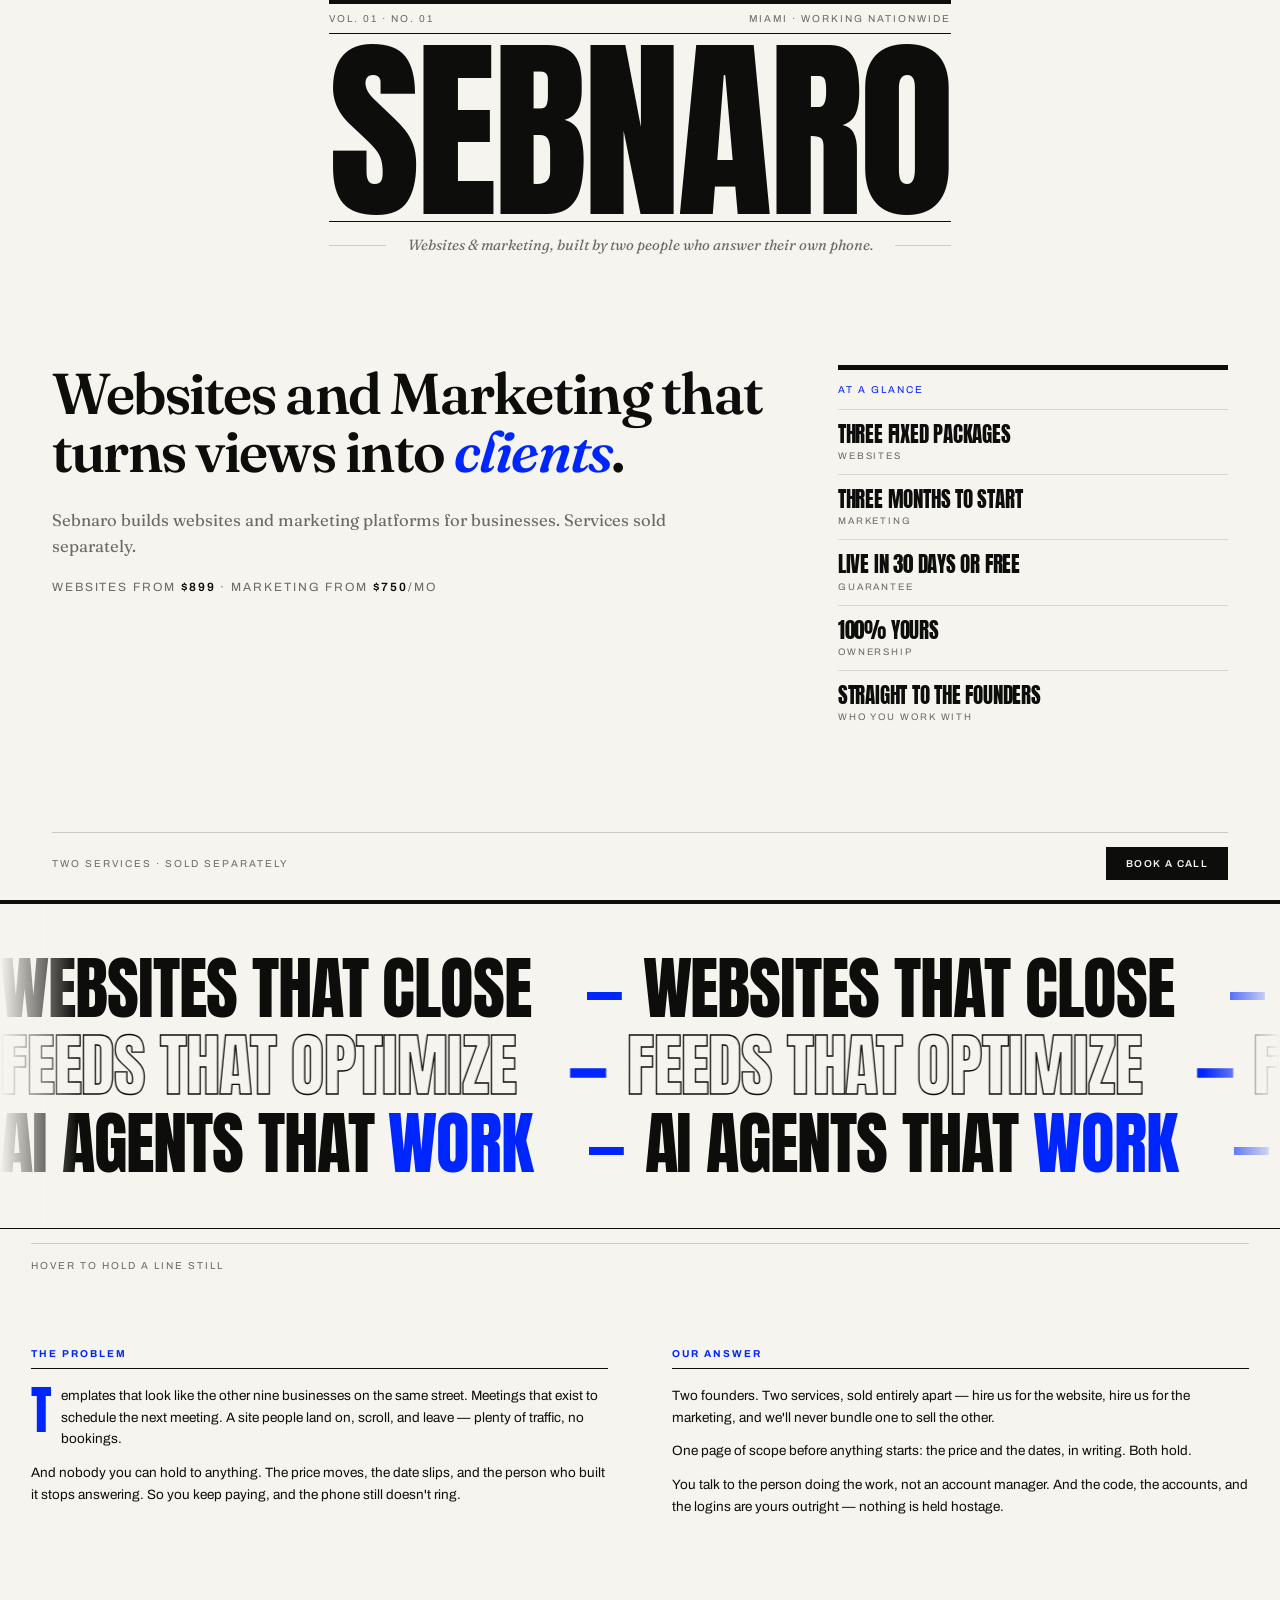
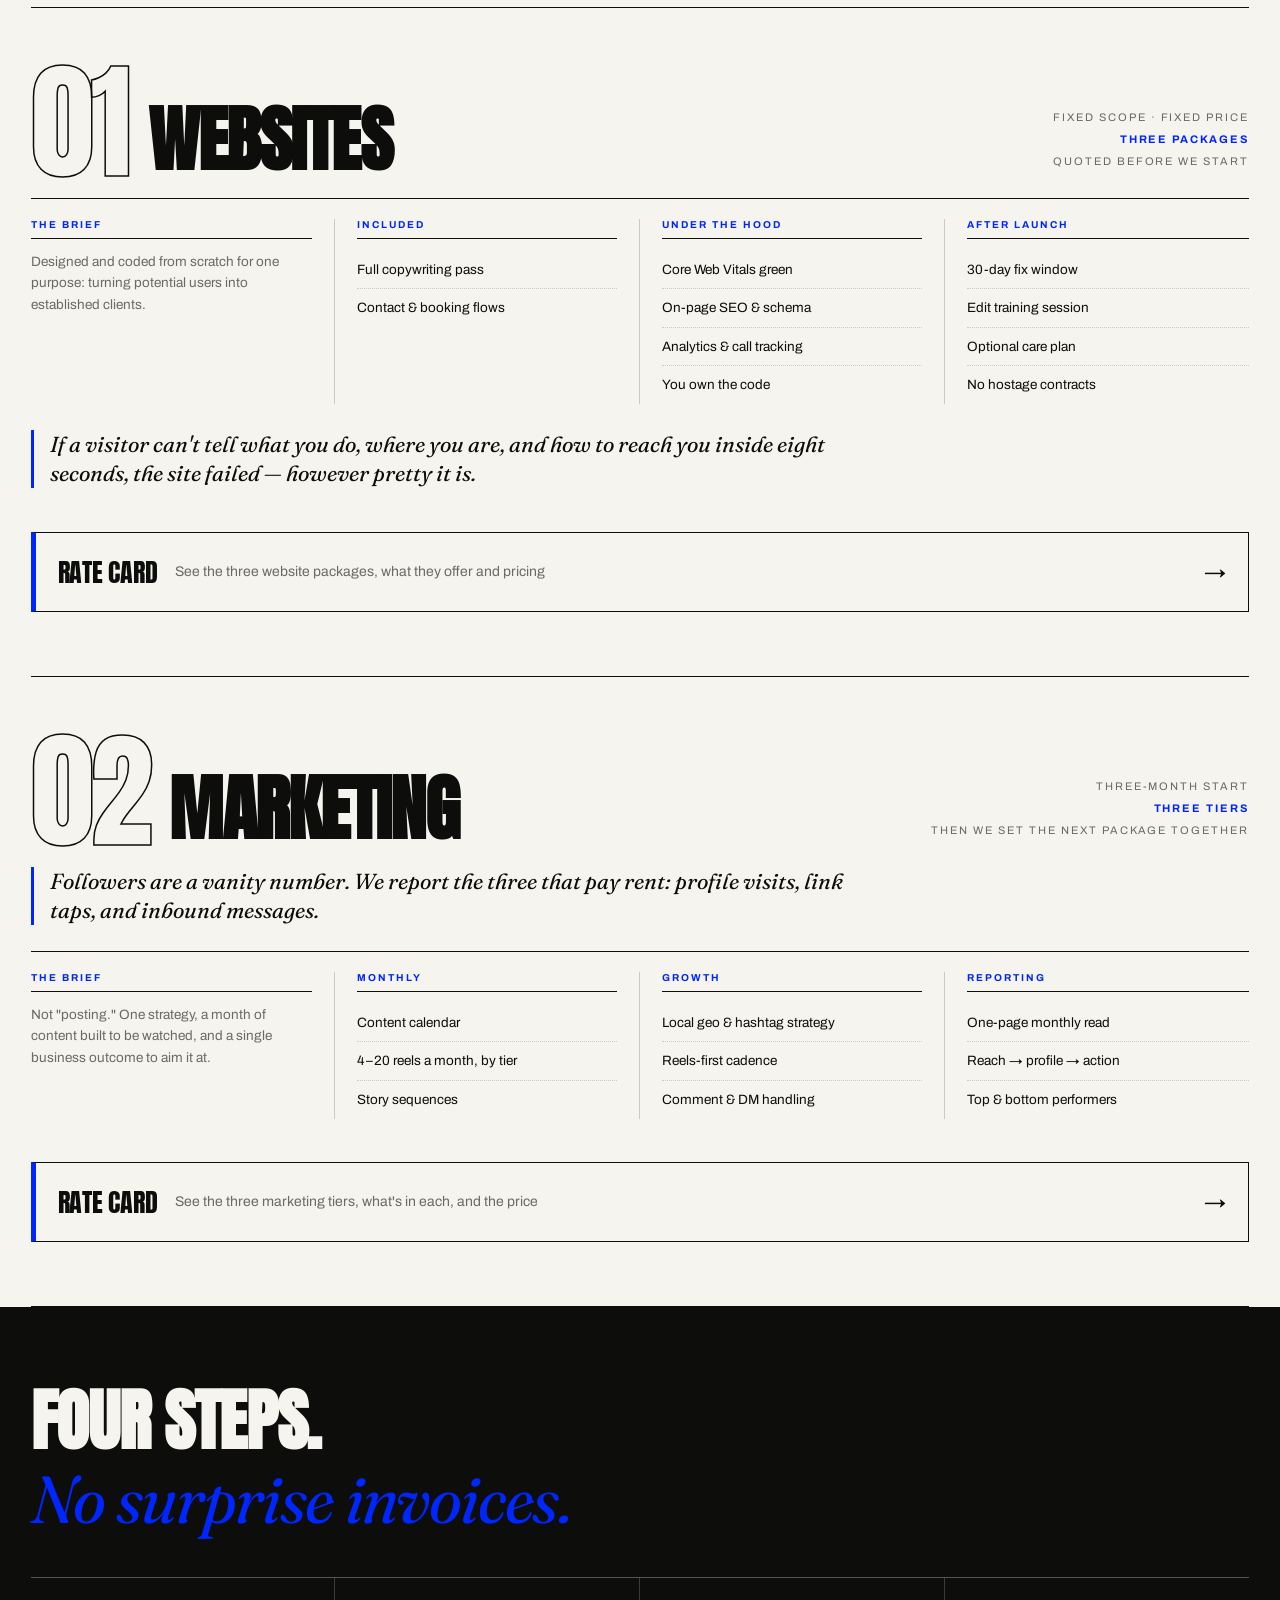
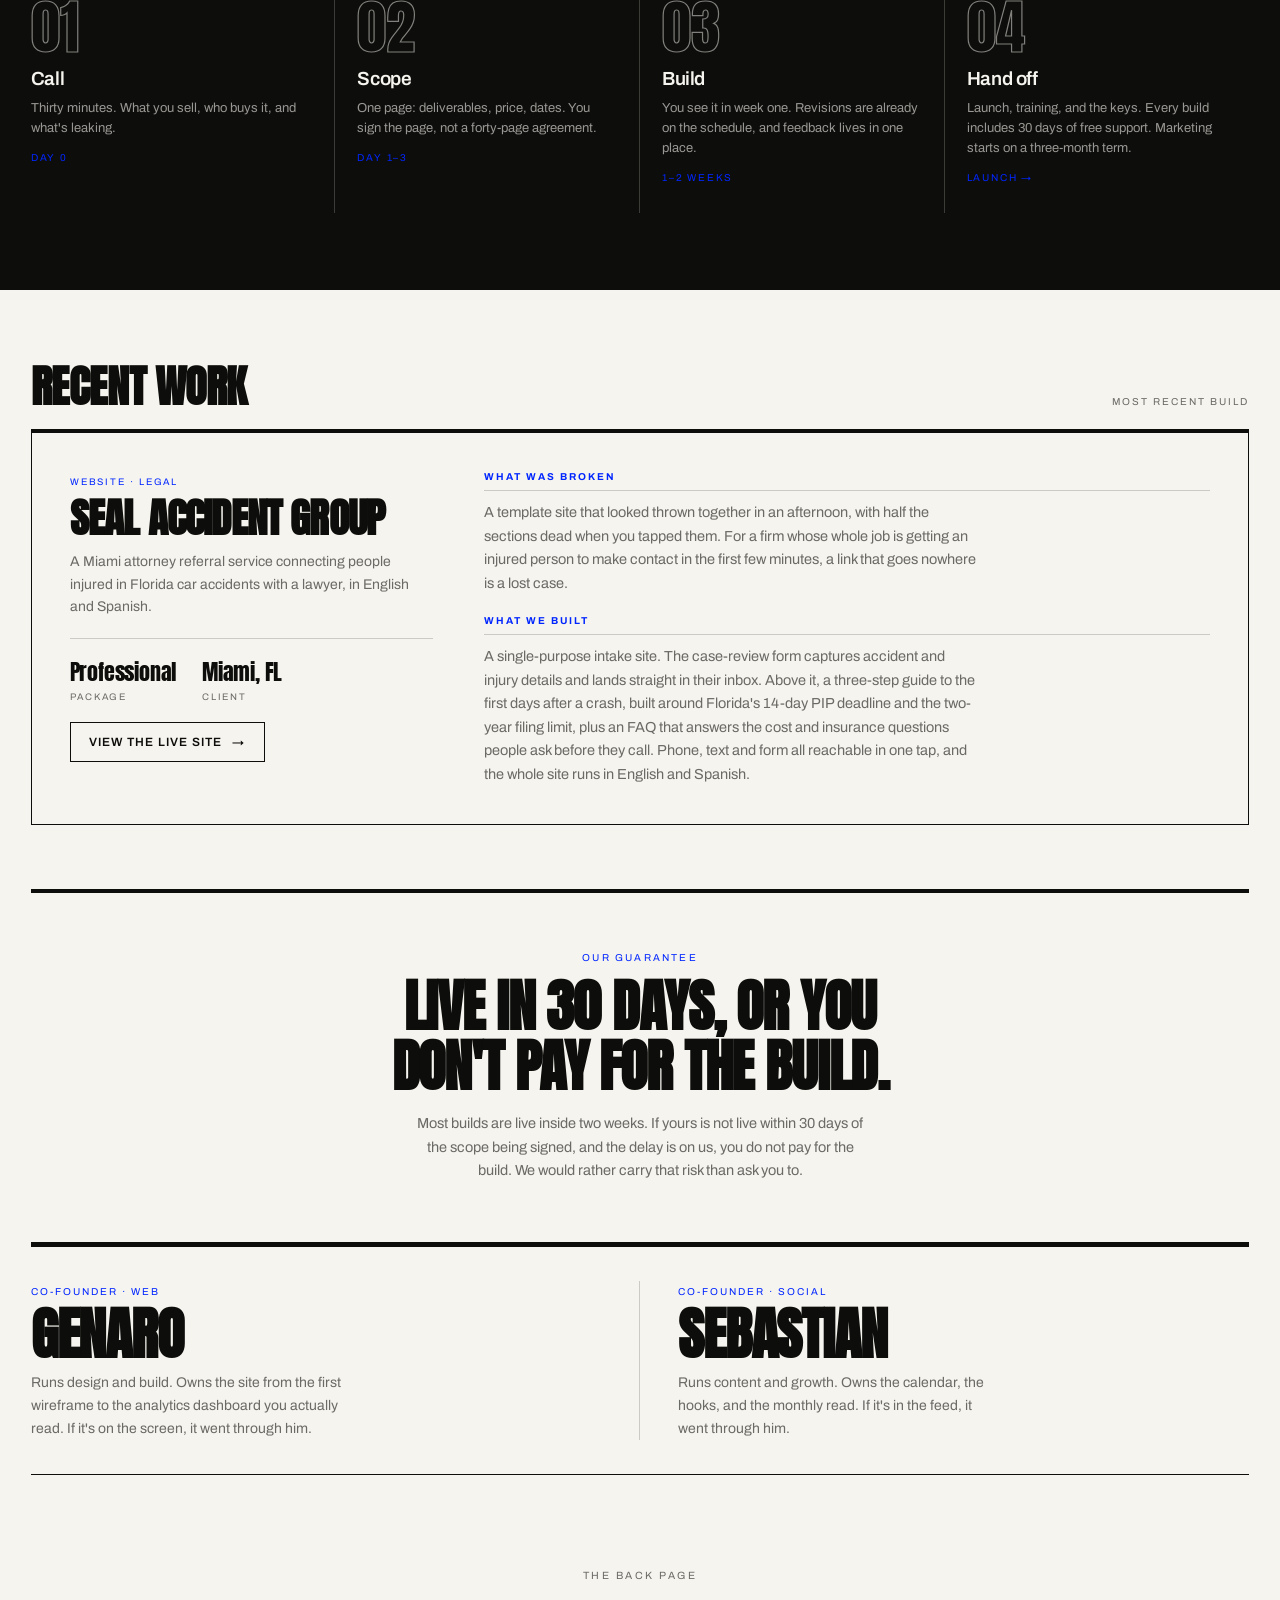
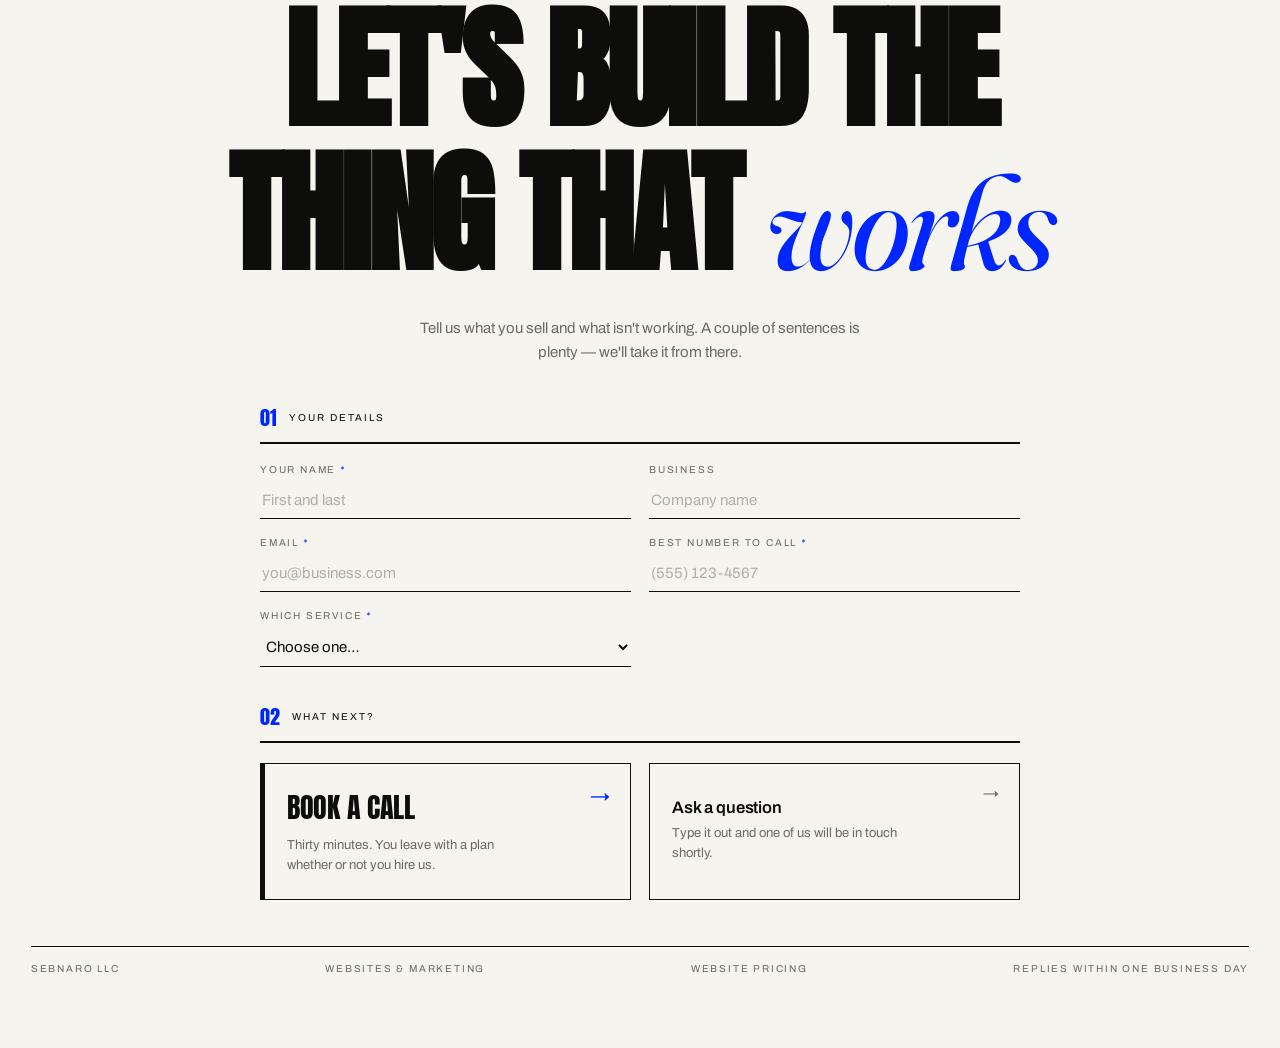
==== index.html @ 869b55af "Update websites brief and rate card copy" ====
<!DOCTYPE html>
<html lang="en">
<head>
<meta charset="utf-8">
<meta name="viewport" content="width=device-width, initial-scale=1">
<title>Sebnaro — Websites &amp; Marketing</title>
<meta name="description" content="Sebnaro builds custom websites and marketing platforms for businesses. Websites from $899, marketing from $750 a month. Miami, working nationwide.">
<meta property="og:title" content="Sebnaro — Websites &amp; Marketing">
<meta property="og:description" content="Custom websites and marketing. Two founders, two services, sold separately.">
<meta property="og:type" content="website">
<meta name="theme-color" content="#F6F4EE">
<link rel="preconnect" href="https://fonts.googleapis.com">
<link rel="preconnect" href="https://fonts.gstatic.com" crossorigin>
<link href="https://fonts.googleapis.com/css2?family=Anton&family=Fraunces:ital,opsz,wght@0,9..144,400;0,9..144,600;1,9..144,400&family=Archivo:wght@400;500;600;700&display=swap" rel="stylesheet">
<style>
  :root{
    --paper:#F6F4EE;
    --ink:#0D0D0B;
    --dim:rgba(13,13,11,.6);
    --hair:rgba(13,13,11,.18);
    --press:#0026FF;
    --display:'Anton',Impact,'Arial Narrow',sans-serif;
    --serif:'Fraunces',Georgia,'Times New Roman',serif;
    --sans:'Archivo',-apple-system,BlinkMacSystemFont,'Segoe UI',Helvetica,Arial,sans-serif;
  }
  *{box-sizing:border-box;margin:0;padding:0}
  html{scroll-behavior:smooth}
  body{background:var(--paper);color:var(--ink);font-family:var(--sans);overflow-x:hidden;
    -webkit-font-smoothing:antialiased}
  ::selection{background:var(--press);color:#fff}
  .wrap{max-width:1440px;margin:0 auto;padding:0 clamp(14px,2.4vw,34px)}
  .rule{height:1px;background:var(--ink)}
  .rule.thick{height:4px}
  .rule.hair{background:var(--hair)}

  /* ---------- dateline ---------- */
  .dateline{display:flex;justify-content:space-between;align-items:center;gap:14px;padding:9px 0;
    font-size:10px;letter-spacing:.2em;text-transform:uppercase;color:var(--dim);flex-wrap:wrap}
  .dateline b{color:var(--press);font-weight:600}

  /* ---------- masthead ---------- */
  .masthead{font-family:var(--display);font-size:clamp(58px,15.4vw,250px);line-height:.78;letter-spacing:-.02em;
    text-align:center;padding:clamp(10px,1.6vw,22px) 0 clamp(6px,1vw,14px);position:relative;overflow:hidden}
  .masthead span{display:inline-block;transform:translateY(110%);animation:drop .9s cubic-bezier(.16,1,.3,1) forwards}
  @keyframes drop{to{transform:translateY(0)}}

  .subhead{display:grid;grid-template-columns:1fr auto 1fr;align-items:center;gap:22px;padding:14px 0}
  .subhead .hr{height:1px;background:var(--hair)}
  .subhead .mid{font-family:var(--serif);font-style:italic;font-size:clamp(13px,1.15vw,17px);
    color:var(--dim);white-space:nowrap}

  /* ---------- cover (first screen only) ---------- */
  #cover{min-height:100vh;min-height:100svh;display:flex;flex-direction:column}
  .leadwrap{flex:1;display:flex;flex-direction:column;min-height:0}
  .coverfoot{display:flex;justify-content:space-between;align-items:center;gap:16px;flex-wrap:wrap;
    border-top:1px solid var(--hair);padding:14px 0 20px;font-size:10px;letter-spacing:.2em;
    text-transform:uppercase;color:var(--dim)}
  .coverfoot a{color:var(--dim);text-decoration:none;display:flex;align-items:center;gap:9px;transition:color .25s}
  .coverfoot a:hover{color:var(--press)}
  .coverfoot a.cbook{background:var(--ink);color:var(--paper);padding:11px 20px;font-weight:600;
    letter-spacing:.14em;transition:background .25s}
  .coverfoot a.cbook:hover{background:var(--press);color:#fff}
  @keyframes nudge{0%,100%{transform:translateY(0)}50%{transform:translateY(4px)}}

  /* ---------- lead spread ---------- */
  .lead{flex:1;display:grid;grid-template-columns:1.85fr 1fr;gap:clamp(30px,5vw,80px);
    padding:clamp(34px,4.5vw,72px) 0;align-items:start;align-content:center}
  .lead h1{font-family:var(--serif);font-weight:600;font-size:clamp(32px,4.5vw,70px);line-height:1.02;
    letter-spacing:-.03em;max-width:19ch}
  .lead h1 em{font-style:italic;color:var(--press)}
  .lead .standfirst{font-family:var(--serif);font-size:clamp(15px,1.3vw,20px);line-height:1.55;color:var(--dim);
    margin-top:26px;max-width:56ch}
  .lead .glance{border-top:5px solid var(--ink);padding-top:14px}
  .glance .gh{font-size:10px;letter-spacing:.2em;text-transform:uppercase;color:var(--press);margin-bottom:14px}
  .glance .s{padding:13px 0;border-top:1px solid rgba(13,13,11,.12)}
  .glance .s:first-of-type{border-top:0;padding-top:0}
  .glance .s b{display:block;font-family:var(--display);font-size:clamp(17px,1.65vw,25px);line-height:1.06;
    text-transform:uppercase;letter-spacing:-.01em;font-weight:400}
  .glance .s span{display:block;font-size:9.5px;letter-spacing:.2em;text-transform:uppercase;
    color:var(--dim);margin-top:6px}
  .col p{font-size:13.5px;line-height:1.62;margin-bottom:12px;color:var(--ink)}
  .col p.drop::first-letter{font-family:var(--display);font-size:52px;line-height:.8;float:left;
    margin:5px 9px 0 0;color:var(--press)}
  .col h4{font-size:10px;letter-spacing:.2em;text-transform:uppercase;color:var(--press);
    padding-bottom:8px;margin-bottom:12px;border-bottom:1px solid var(--ink)}
  .col .fact{border-top:1px solid var(--hair);padding:10px 0;display:flex;justify-content:space-between;
    font-size:12px;gap:12px}
  .col .fact b{font-weight:600}

  .lead .anchor{margin-top:20px;font-size:12px;letter-spacing:.16em;text-transform:uppercase;color:var(--dim)}
  .lead .anchor b{color:var(--ink);font-weight:600}

  /* ---------- kinetic band ---------- */
  .kinetic{padding:clamp(26px,3.6vw,52px) 0;border-top:4px solid var(--ink);
    border-bottom:1px solid var(--ink);position:relative}
  .kinetic::before,.kinetic::after{content:'';position:absolute;top:0;bottom:0;width:clamp(30px,6vw,110px);
    z-index:3;pointer-events:none}
  .kinetic::before{left:0;background:linear-gradient(90deg,var(--paper),rgba(246,244,238,0))}
  .kinetic::after{right:0;background:linear-gradient(270deg,var(--paper),rgba(246,244,238,0))}
  .mrow{overflow:hidden;white-space:nowrap;padding:2px 0}
  .mtrack{display:inline-block;white-space:nowrap;will-change:transform;
    font-family:var(--display);font-size:clamp(30px,5.4vw,88px);line-height:1.06;letter-spacing:-.015em}
  .mtrack .u{padding-right:.5em}
  .mtrack .dot{color:var(--press);padding:0 .28em}
  .mrow.a .mtrack{animation:marqL 30s linear infinite}
  .mrow.b .mtrack{animation:marqR 38s linear infinite;color:transparent;-webkit-text-stroke:1.3px var(--ink)}
  .mrow.b .mtrack .dot{-webkit-text-stroke:1.3px var(--press)}
  .mrow.c .mtrack{animation:marqL 24s linear infinite}
  .mrow.c .mtrack .hi{color:var(--press)}
  @keyframes marqL{from{transform:translateX(0)}to{transform:translateX(-50%)}}
  @keyframes marqR{from{transform:translateX(-50%)}to{transform:translateX(0)}}
  .kinetic:hover .mtrack{animation-play-state:paused}
  .kcap{display:flex;justify-content:space-between;gap:16px;flex-wrap:wrap;font-size:10px;letter-spacing:.2em;
    text-transform:uppercase;color:var(--dim);padding-top:16px;margin-top:14px;border-top:1px solid var(--hair)}
  @media (prefers-reduced-motion:reduce){.mtrack{animation:none!important}}

  /* ---------- why (problem / answer) ---------- */
  .why{display:grid;grid-template-columns:1fr 1fr;gap:clamp(30px,5vw,80px);
    padding:clamp(44px,6vw,92px) 0;border-bottom:1px solid var(--ink)}
  .why h3{font-size:10px;letter-spacing:.2em;text-transform:uppercase;color:var(--press);
    border-bottom:1px solid var(--ink);padding-bottom:9px;margin-bottom:16px}

  /* ---------- services ---------- */
  .svc{padding:clamp(38px,5vw,72px) 0;border-bottom:1px solid var(--ink)}
  .svc-top{display:flex;align-items:flex-end;gap:20px;flex-wrap:wrap}
  .svc-top .no{font-family:var(--display);font-size:clamp(60px,10vw,170px);line-height:.78;letter-spacing:-.03em;
    color:transparent;-webkit-text-stroke:1.5px var(--ink)}
  .svc-top h2{font-family:var(--display);font-size:clamp(34px,5.6vw,92px);line-height:.88;letter-spacing:-.02em;
    text-transform:uppercase}
  .svc-top .meta{margin-left:auto;text-align:right;font-size:11px;letter-spacing:.18em;text-transform:uppercase;
    color:var(--dim);line-height:2}
  .svc-top .meta b{color:var(--press)}
  .svc-body{display:grid;grid-template-columns:repeat(4,1fr);gap:0;margin-top:26px;border-top:1px solid var(--ink);
    padding-top:20px}
  .svc-body .ch{font-size:10px;letter-spacing:.2em;text-transform:uppercase;color:var(--press);
    border-bottom:1px solid var(--ink);padding-bottom:8px;margin-bottom:12px}
  .svc-body > div,.svc-body > details{padding:0 22px;border-right:1px solid var(--hair)}
  .svc-body > div:first-child{padding-left:0}
  .svc-body > details:last-child{border-right:0;padding-right:0}
  .acc > summary{list-style:none;display:block}
  .acc > summary::-webkit-details-marker{display:none}
  .svc-body ul{list-style:none}
  .svc-body li{font-size:13.5px;line-height:1.45;padding:9px 0;border-bottom:1px dotted var(--hair)}
  .svc-body li:last-child{border-bottom:0}
  .pull{font-family:var(--serif);font-style:italic;font-size:clamp(17px,1.7vw,25px);line-height:1.34;
    border-left:3px solid var(--press);padding-left:16px;margin-top:26px;max-width:60ch}

  /* ---------- inverted process ---------- */
  .invert{background:var(--ink);color:var(--paper);padding:clamp(46px,6vw,92px) 0;margin-top:0}
  .invert .wrap{max-width:1440px}
  .invert h3{font-family:var(--display);font-size:clamp(30px,5.2vw,84px);line-height:1.12;text-transform:uppercase;
    letter-spacing:-.02em}
  .invert h3 em{font-family:var(--serif);font-style:italic;font-weight:400;text-transform:none;color:var(--press);
    letter-spacing:-.02em}
  .steps{display:grid;grid-template-columns:repeat(4,1fr);margin-top:40px;border-top:1px solid rgba(246,244,238,.3)}
  .steps > div{padding:24px 22px 30px 0;border-right:1px solid rgba(246,244,238,.2);position:relative}
  .steps > div:not(:first-child){padding-left:22px}
  .steps > div:last-child{border-right:0}
  .steps .n{font-family:var(--display);font-size:clamp(42px,4.6vw,74px);line-height:.85;color:transparent;
    -webkit-text-stroke:1.2px rgba(246,244,238,.5)}
  .steps h4{font-size:19px;font-weight:600;letter-spacing:-.02em;margin:16px 0 9px}
  .steps p{font-size:13px;line-height:1.55;color:rgba(246,244,238,.6)}
  .steps .when{font-size:10px;letter-spacing:.18em;text-transform:uppercase;color:var(--press);margin-top:14px;display:block}

  /* ---------- classifieds ---------- */
  .classifieds{padding:clamp(38px,5vw,72px) 0}
  .cl-head{display:flex;align-items:baseline;gap:16px;border-bottom:4px solid var(--ink);padding-bottom:10px}
  .cl-head h3{font-family:var(--display);font-size:clamp(24px,3.4vw,54px);text-transform:uppercase;letter-spacing:-.01em}
  .cl-head span{margin-left:auto;font-size:10px;letter-spacing:.2em;text-transform:uppercase;color:var(--dim)}
  .cl-grid{display:grid;grid-template-columns:repeat(4,1fr);gap:1px;background:var(--hair);border:1px solid var(--hair);
    border-top:0;margin-top:0}
  .ad{background:var(--paper);padding:20px 18px 26px;min-height:180px;position:relative;transition:.28s}
  .ad:hover{background:var(--ink);color:var(--paper)}
  .ad .k{font-size:9.5px;letter-spacing:.2em;text-transform:uppercase;color:var(--press)}
  .ad h4{font-family:var(--serif);font-weight:600;font-size:21px;line-height:1.12;letter-spacing:-.02em;margin:12px 0 8px}
  .ad p{font-size:12.5px;line-height:1.5;color:var(--dim)}
  .ad:hover p{color:rgba(246,244,238,.6)}
  .ad .stamp{position:absolute;bottom:14px;left:18px;font-size:9.5px;letter-spacing:.2em;text-transform:uppercase;
    color:var(--dim);border:1px solid var(--hair);padding:3px 7px}
  .ad:hover .stamp{border-color:rgba(246,244,238,.35);color:rgba(246,244,238,.6)}

  /* ---------- case study ---------- */
  .case{display:grid;grid-template-columns:1fr 2fr;gap:clamp(24px,4vw,64px);
    border:1px solid var(--ink);border-top:0;padding:clamp(22px,3vw,38px)}
  .case-meta .k{font-size:9.5px;letter-spacing:.2em;text-transform:uppercase;color:var(--press)}
  .case-meta h4{font-family:var(--display);font-size:clamp(26px,3.2vw,46px);text-transform:uppercase;
    letter-spacing:-.02em;line-height:1;margin:10px 0 12px}
  .case-sum{font-size:14px;line-height:1.6;color:var(--dim)}
  .case-facts{display:flex;gap:26px;margin-top:20px;padding-top:16px;border-top:1px solid var(--hair)}
  .case-facts b{display:block;font-family:var(--display);font-size:22px;font-weight:400;letter-spacing:-.01em}
  .case-facts span{display:block;font-size:9.5px;letter-spacing:.18em;text-transform:uppercase;
    color:var(--dim);margin-top:4px}
  .case-body{display:grid;gap:20px}
  .case-body h5{font-size:10px;letter-spacing:.2em;text-transform:uppercase;color:var(--press);
    border-bottom:1px solid var(--hair);padding-bottom:8px;margin-bottom:10px}
  .case-body p{font-size:14.5px;line-height:1.62;color:var(--dim);max-width:62ch}
  .case-link{display:inline-flex;align-items:center;gap:10px;margin-top:20px;padding:12px 18px;
    border:1px solid var(--ink);text-decoration:none;color:var(--ink);font-size:12px;font-weight:600;
    letter-spacing:.1em;text-transform:uppercase;transition:.25s}
  .case-link:hover{background:var(--ink);color:var(--paper)}
  .case-link span{transition:transform .25s}
  .case-link:hover span{transform:translateX(4px)}

  /* ---------- guarantee ---------- */
  .promise{border-top:4px solid var(--ink);border-bottom:1px solid var(--ink);
    padding:clamp(34px,4.6vw,68px) 0;text-align:center}
  .promise .pk{font-size:10px;letter-spacing:.22em;text-transform:uppercase;color:var(--press)}
  .promise h3{font-family:var(--display);font-size:clamp(26px,4.4vw,66px);line-height:1.06;
    text-transform:uppercase;letter-spacing:-.02em;margin:14px auto 16px;max-width:18ch}
  .promise p{font-size:14.5px;line-height:1.62;color:var(--dim);max-width:56ch;margin:0 auto}

  /* ---------- founders ---------- */
  .bylines{display:grid;grid-template-columns:1fr 1fr;gap:0;border-top:4px solid var(--ink);
    border-bottom:1px solid var(--ink);padding:34px 0}
  .byline{padding-right:38px;border-right:1px solid var(--hair)}
  .byline:last-child{border-right:0;padding-right:0;padding-left:38px}
  .byline .r{font-size:10px;letter-spacing:.2em;text-transform:uppercase;color:var(--press)}
  .byline h3{font-family:var(--display);font-size:clamp(34px,4.4vw,72px);line-height:.9;text-transform:uppercase;
    letter-spacing:-.02em;margin:12px 0 12px}
  .byline p{font-size:14px;line-height:1.62;color:var(--dim);max-width:40ch}

  /* ---------- back page ---------- */
  .back{padding:clamp(52px,7vw,110px) 0 40px;text-align:center}
  .back .k{font-size:10.5px;letter-spacing:.24em;text-transform:uppercase;color:var(--dim)}
  .back h2{font-family:var(--display);font-size:clamp(40px,10.4vw,168px);line-height:1.08;text-transform:uppercase;
    letter-spacing:-.025em;margin:16px 0 8px}
  .back h2 em{font-family:var(--serif);font-style:italic;font-weight:400;text-transform:none;color:var(--press)}
  .back a.mail{display:inline-block;margin-top:26px;font-family:var(--serif);font-size:clamp(21px,3vw,44px);
    color:var(--ink);text-decoration:none;border-bottom:2px solid var(--press);transition:.25s}
  .back a.mail:hover{color:var(--press)}
  .colophon{display:flex;justify-content:space-between;gap:16px;flex-wrap:wrap;padding:16px 0 34px;
    font-size:10px;letter-spacing:.18em;text-transform:uppercase;color:var(--dim);border-top:1px solid var(--ink);margin-top:46px}

  #badge{position:fixed;bottom:16px;left:50%;transform:translateX(-50%);z-index:40;font-size:9.5px;
    letter-spacing:.22em;text-transform:uppercase;color:var(--dim);background:rgba(246,244,238,.86);
    backdrop-filter:blur(6px);border:1px solid var(--hair);padding:6px 14px;border-radius:100px}

  /* ---------- sticky nav ---------- */
  #nav{position:fixed;top:0;left:0;right:0;z-index:45;background:var(--ink);color:var(--paper);
    transform:translateY(-102%);transition:transform .45s cubic-bezier(.16,1,.3,1)}
  #nav.on{transform:translateY(0)}
  #nav .inner{max-width:1440px;margin:0 auto;padding:0 clamp(14px,2.4vw,34px);height:52px;
    display:flex;align-items:center;gap:6px}
  #nav .bm{font-family:var(--display);font-size:19px;letter-spacing:.01em;margin-right:22px;text-decoration:none;color:var(--paper)}
  #nav a.l{color:rgba(246,244,238,.62);text-decoration:none;font-size:10px;letter-spacing:.18em;
    text-transform:uppercase;padding:8px 11px;transition:.2s}
  #nav a.l:hover{color:var(--paper)}
  #nav a.l.on{color:var(--paper);box-shadow:inset 0 -2px 0 #5C7BFF}
  #nav .cta{margin-left:auto;background:var(--paper);color:var(--ink);text-decoration:none;font-size:10px;
    letter-spacing:.16em;text-transform:uppercase;padding:10px 16px;font-weight:600;transition:.2s}
  #nav .cta:hover{background:var(--press);color:#fff}
  #navtoggle{display:none}

  /* ---------- pricing link band ---------- */
  .pricelink{display:flex;align-items:center;gap:18px;margin-top:clamp(26px,3.4vw,44px);
    border:1px solid var(--ink);border-left:5px solid var(--press);padding:20px 22px;text-decoration:none;
    color:var(--ink);transition:.28s cubic-bezier(.2,.7,.3,1)}
  .pricelink:hover{background:var(--ink);color:var(--paper);border-left-color:#5C7BFF}
  .pricelink .pl-k{font-family:var(--display);font-size:clamp(18px,2vw,30px);text-transform:uppercase;
    letter-spacing:-.01em;white-space:nowrap}
  .pricelink .pl-t{font-size:14px;line-height:1.45;color:var(--dim)}
  .pricelink:hover .pl-t{color:rgba(246,244,238,.72)}
  .pricelink .pl-a{margin-left:auto;font-size:22px;transition:transform .28s}
  .pricelink:hover .pl-a{transform:translateX(6px)}

  /* ---------- contact form ---------- */
  .backsub{font-size:15px;line-height:1.6;color:var(--dim);max-width:52ch;margin:22px auto 0}
  .cform{max-width:760px;margin:38px auto 0;text-align:left}
  .frow{display:grid;grid-template-columns:1fr 1fr;gap:18px;margin-bottom:18px}
  .cform label{display:block}
  .cform label span{display:block;font-size:10px;letter-spacing:.18em;text-transform:uppercase;
    color:var(--dim);margin-bottom:7px}
  .cform input,.cform select,.cform textarea{width:100%;background:transparent;border:0;
    border-bottom:1px solid var(--ink);padding:10px 2px;font-family:var(--sans);font-size:15px;
    color:var(--ink);border-radius:0;transition:.22s}
  .cform textarea{resize:vertical}
  .cform input:focus,.cform select:focus,.cform textarea:focus{outline:none;border-bottom-color:var(--press);
    box-shadow:0 1px 0 var(--press)}
  .cform input::placeholder,.cform textarea::placeholder{color:rgba(13,13,11,.3)}
  .cform label.full{margin-bottom:22px}
  .fsend{display:flex;align-items:center;gap:18px;flex-wrap:wrap}
  .cform button[type="submit"]{background:var(--ink);color:var(--paper);border:0;padding:16px 30px;
    font-family:var(--sans);font-size:13px;font-weight:600;letter-spacing:.04em;cursor:pointer;transition:.25s}
  .cform button[type="submit"]:hover{background:var(--press)}
  .fnote{font-size:10px;letter-spacing:.16em;text-transform:uppercase;color:var(--dim)}
  .fnote.err{color:var(--press)}
  .colophon a{color:var(--dim);text-decoration:none}
  .colophon a:hover{color:var(--press)}

  [hidden]{display:none!important}
  /* ---------- lead capture ---------- */
  .fstep{display:flex;align-items:center;gap:12px;font-size:10px;letter-spacing:.2em;text-transform:uppercase;
    color:var(--ink);border-bottom:2px solid var(--ink);padding-bottom:9px;margin:34px 0 20px}
  .fstep:first-child{margin-top:0}
  .fstep .sn{font-family:var(--display);font-size:20px;letter-spacing:0;color:var(--press)}
  .cform .req{color:var(--press)}
  .cond{display:grid;grid-template-columns:1fr 1fr;gap:18px;align-items:end;margin-bottom:18px;
    border-left:3px solid var(--press);padding-left:18px}
  .chk{display:flex!important;align-items:center;gap:10px;padding-bottom:11px}
  .chk input{width:auto!important;margin:0}
  .chk span{margin:0!important;font-size:12px!important;letter-spacing:.02em!important;text-transform:none!important;
    color:var(--ink)!important}
  .hp{position:absolute!important;left:-9999px!important;width:1px!important;height:1px!important}

  .paths{display:grid;grid-template-columns:1fr 1fr;gap:18px}
  .path{display:block;text-align:left;background:var(--paper);border:1px solid var(--ink);
    border-left:5px solid var(--ink);padding:22px 22px 24px;cursor:pointer;font-family:var(--sans);
    transition:.25s cubic-bezier(.2,.7,.3,1);position:relative}
  .path:hover{border-left-color:var(--press);transform:translateY(-2px)}
  .path.on{background:var(--ink);border-color:var(--ink);border-left-color:var(--press)}
  .path .ph{display:block;font-family:var(--display);font-size:clamp(20px,2.2vw,32px);text-transform:uppercase;
    letter-spacing:-.01em;color:var(--ink)}
  .path.on .ph{color:var(--paper)}
  .path .pd{display:block;font-size:13px;line-height:1.5;color:var(--dim);margin-top:8px;max-width:34ch}
  .path.on .pd{color:rgba(246,244,238,.65)}
  .path .pa{position:absolute;top:20px;right:20px;font-size:20px;color:var(--press)}

  .path.alt{border-left-width:1px;background:transparent}
  .path.alt .ph{font-family:var(--sans);font-size:clamp(14px,1.3vw,17px);font-weight:600;
    text-transform:none;letter-spacing:-.01em}
  .path.alt .pa{font-size:16px;color:var(--dim)}
  #askbox{margin-top:24px}
  #calwrap{margin-top:28px;border-top:4px solid var(--ink);padding-top:22px;text-align:left}
  .calhead{display:flex;align-items:baseline;gap:14px;flex-wrap:wrap;margin-bottom:16px}
  .calhead b{font-family:var(--display);font-size:clamp(18px,2vw,28px);text-transform:uppercase;font-weight:400}
  .calhead span{font-size:12px;color:var(--dim)}
  #calframe{width:100%;height:660px;border:1px solid var(--hair);background:#fff}
  #callink{display:inline-block;margin-top:12px;font-size:11px;letter-spacing:.16em;text-transform:uppercase;
    color:var(--press);text-decoration:none}
  .sent{border:1px solid var(--ink);border-left:5px solid var(--press);padding:22px;margin-top:26px;text-align:left}
  .sent b{font-family:var(--display);font-size:clamp(18px,2vw,28px);text-transform:uppercase;font-weight:400;display:block}
  .sent p{font-size:14px;line-height:1.6;color:var(--dim);margin-top:8px}
  #progress{position:fixed;top:0;left:0;height:3px;background:var(--press);width:0;z-index:50}

  @media (max-width:900px){
    .lead,.why,.svc-body,.steps,.cl-grid,.bylines,.frow,.cond,.paths,.case{grid-template-columns:1fr}
    #calframe{height:560px}
    .pricelink{flex-wrap:wrap;gap:10px}
    .pricelink .pl-a{margin-left:0}
    #nav .l{display:none}
    #nav .inner{height:46px}
    #cover{min-height:0}
    .lead{padding:38px 0 30px;gap:30px}
    .coverfoot{padding-bottom:8px}
    .why{padding:34px 0;gap:26px}
    .subhead .hr{display:none}
    .subhead .mid{white-space:normal;text-align:center;line-height:1.4}
    .lead > div,.svc-body > div,.steps > div,.byline{border-right:0;padding:18px 0!important;
      border-bottom:1px solid var(--hair)}
    /* service lists collapse into accordions on phones */
    .svc-body > details{border-right:0;border-bottom:1px solid var(--hair);padding:0!important}
    .acc > summary{cursor:pointer;display:flex;align-items:center;justify-content:space-between;
      gap:12px;padding:16px 0;-webkit-tap-highlight-color:transparent}
    .acc > summary .ch{border-bottom:0;padding-bottom:0;margin-bottom:0}
    .acc > summary::after{content:'+';font-family:var(--display);font-size:22px;line-height:1;color:var(--press)}
    .acc[open] > summary::after{content:'\2013'}
    .acc > ul{padding-bottom:14px}
    .subhead{grid-template-columns:1fr;text-align:center;gap:6px}
    .subhead .r{text-align:center}
    .cl-grid{grid-template-columns:1fr 1fr}
    #badge{display:none}
  }
</style>
</head>
<body>

<div id="progress"></div>

<nav id="nav" aria-label="Main">
  <div class="inner">
    <a class="bm" href="#top">SEBNARO</a>
    <a class="l" href="#websites">Websites</a>
    <a class="l" href="#marketing">Marketing</a>
    <a class="l" href="pricing.html">Pricing</a>
    <a class="cta" href="#contact">Start a project</a>
  </div>
</nav>

<div id="cover"><span id="top"></span>
<div class="wrap">
  <div class="rule thick"></div>
  <div class="dateline">
    <span>Vol. 01 · No. 01</span>
    <span>Miami · Working nationwide</span>
  </div>
  <div class="rule"></div>

  <div class="masthead" id="mast"></div>

  <div class="rule"></div>
  <div class="subhead">
    <span class="hr"></span>
    <span class="mid">Websites &amp; marketing, built by two people who answer their own phone.</span>
    <span class="hr"></span>
  </div>
</div>


<div class="wrap leadwrap">
  <!-- LEAD -->
  <section class="lead">
    <div>
      <h1>Websites and Marketing that turns views into <em>clients</em>.</h1>
      <div class="standfirst">Sebnaro builds websites and marketing platforms for businesses. Services sold separately.</div>
      <div class="anchor">Websites from <b>$899</b> · Marketing from <b>$750</b>/mo</div>
    </div>
    <div class="col glance">
      <div class="gh">At a glance</div>
      <div class="s"><b>Three fixed packages</b><span>Websites</span></div>
      <div class="s"><b>Three months to start</b><span>Marketing</span></div>
      <div class="s"><b>Live in 30 days or free</b><span>Guarantee</span></div>
      <div class="s"><b>100% yours</b><span>Ownership</span></div>
      <div class="s"><b>Straight to the founders</b><span>Who you work with</span></div>
    </div>
  </section>
  <div class="coverfoot">
    <span>Two services · sold separately</span>
    <a class="cbook" href="#contact">Book a call</a>
  </div>
</div>
</div>

<!-- KINETIC -->
<section class="kinetic">
  <div class="mrow a"><div class="mtrack" data-unit="WEBSITES THAT CLOSE"></div></div>
  <div class="mrow b"><div class="mtrack" data-unit="FEEDS THAT OPTIMIZE"></div></div>
  <div class="mrow c"><div class="mtrack" data-unit="AI AGENTS THAT &lt;span class='hi'&gt;WORK&lt;/span&gt;"></div></div>
</section>

<div class="wrap">
  <div class="kcap"><span>Hover to hold a line still</span></div>

  <!-- WHY -->
  <section class="why" id="why">
    <div class="col">
      <h3>The problem</h3>
      <p class="drop">Templates that look like the other nine businesses on the same street. Meetings that exist to schedule the next meeting. A site people land on, scroll, and leave — plenty of traffic, no bookings.</p>
      <p>And nobody you can hold to anything. The price moves, the date slips, and the person who built it stops answering. So you keep paying, and the phone still doesn't ring.</p>
    </div>
    <div class="col">
      <h3>Our answer</h3>
      <p>Two founders. Two services, sold entirely apart — hire us for the website, hire us for the marketing, and we'll never bundle one to sell the other.</p>
      <p>One page of scope before anything starts: the price and the dates, in writing. Both hold.</p>
      <p>You talk to the person doing the work, not an account manager. And the code, the accounts, and the logins are yours outright — nothing is held hostage.</p>
    </div>
  </section>

  <!-- SERVICE 01 -->
  <section class="svc" id="websites">
    <div class="svc-top">
      <span class="no">01</span>
      <h2>Websites</h2>
      <div class="meta">Fixed scope · fixed price<br><b>Three packages</b><br>Quoted before we start</div>
    </div>
    <div class="svc-body">
      <div>
        <h4 class="ch">The brief</h4>
        <p style="font-size:13.5px;line-height:1.6;color:var(--dim)">Designed and coded from scratch for one purpose: turning potential users into established clients.</p>
      </div>
      <details class="acc">
        <summary><h4 class="ch">Included</h4></summary>
        <ul><li>Full copywriting pass</li><li>Contact &amp; booking flows</li></ul>
      </details>
      <details class="acc">
        <summary><h4 class="ch">Under the hood</h4></summary>
        <ul><li>Core Web Vitals green</li><li>On-page SEO &amp; schema</li><li>Analytics &amp; call tracking</li><li>You own the code</li></ul>
      </details>
      <details class="acc">
        <summary><h4 class="ch">After launch</h4></summary>
        <ul><li>30-day fix window</li><li>Edit training session</li><li>Optional care plan</li><li>No hostage contracts</li></ul>
      </details>
    </div>
    <div class="pull">If a visitor can't tell what you do, where you are, and how to reach you inside eight seconds, the site failed — however pretty it is.</div>
    <a class="pricelink" href="pricing.html">
      <span class="pl-k">Rate card</span>
      <span class="pl-t">See the three website packages, what they offer and pricing</span>
      <span class="pl-a">→</span>
    </a>
  </section>

  <!-- SERVICE 02 -->
  <section class="svc" id="marketing">
    <div class="svc-top">
      <span class="no">02</span>
      <h2>Marketing</h2>
      <div class="meta">Three-month start<br><b>Three tiers</b><br>Then we set the next package together</div>
    </div>
    <div class="pull">Followers are a vanity number. We report the three that pay rent: profile visits, link taps, and inbound messages.</div>
    <div class="svc-body">
      <div>
        <h4 class="ch">The brief</h4>
        <p style="font-size:13.5px;line-height:1.6;color:var(--dim)">Not "posting." One strategy, a month of content built to be watched, and a single business outcome to aim it at.</p>
      </div>
      <details class="acc">
        <summary><h4 class="ch">Monthly</h4></summary>
        <ul><li>Content calendar</li><li>4–20 reels a month, by tier</li><li>Story sequences</li></ul>
      </details>
      <details class="acc">
        <summary><h4 class="ch">Growth</h4></summary>
        <ul><li>Local geo &amp; hashtag strategy</li><li>Reels-first cadence</li><li>Comment &amp; DM handling</li></ul>
      </details>
      <details class="acc">
        <summary><h4 class="ch">Reporting</h4></summary>
        <ul><li>One-page monthly read</li><li>Reach → profile → action</li><li>Top &amp; bottom performers</li></ul>
      </details>
    </div>
    <a class="pricelink" href="instagram-pricing.html">
      <span class="pl-k">Rate card</span>
      <span class="pl-t">See the three marketing tiers, what's in each, and the price</span>
      <span class="pl-a">→</span>
    </a>
  </section>
</div>

<!-- INVERTED PROCESS -->
<section class="invert">
  <div class="wrap">
    <h3>Four steps.<br><em>No surprise invoices.</em></h3>
    <div class="steps">
      <div><div class="n">01</div><h4>Call</h4><p>Thirty minutes. What you sell, who buys it, and what's leaking.</p><span class="when">Day 0</span></div>
      <div><div class="n">02</div><h4>Scope</h4><p>One page: deliverables, price, dates. You sign the page, not a forty-page agreement.</p><span class="when">Day 1–3</span></div>
      <div><div class="n">03</div><h4>Build</h4><p>You see it in week one. Revisions are already on the schedule, and feedback lives in one place.</p><span class="when">1–2 weeks</span></div>
      <div><div class="n">04</div><h4>Hand off</h4><p>Launch, training, and the keys. Every build includes 30 days of free support. Marketing starts on a three-month term.</p><span class="when">Launch →</span></div>
    </div>
  </div>
</section>

<div class="wrap">
  <!-- CLASSIFIEDS -->
  <section class="classifieds" id="work">
    <div class="cl-head">
      <h3>Recent work</h3>
      <span>Most recent build</span>
    </div>

    <div class="case">
      <div class="case-meta">
        <span class="k">Website · Legal</span>
        <h4>Seal Accident Group</h4>
        <p class="case-sum">A Miami attorney referral service connecting people injured in Florida car
          accidents with a lawyer, in English and Spanish.</p>
        <div class="case-facts">
          <div><b>Professional</b><span>Package</span></div>
          <div><b>Miami, FL</b><span>Client</span></div>
        </div>
        <a class="case-link" href="https://sealaccidentgroup.com" target="_blank" rel="noopener">
          View the live site <span>→</span></a>
      </div>
      <div class="case-body">
        <div>
          <h5>What was broken</h5>
          <p>A template site that looked thrown together in an afternoon, with half the sections dead
             when you tapped them. For a firm whose whole job is getting an injured person to make contact
             in the first few minutes, a link that goes nowhere is a lost case.</p>
        </div>
        <div>
          <h5>What we built</h5>
          <p>A single-purpose intake site. The case-review form captures accident and injury details and
             lands straight in their inbox. Above it, a three-step guide to the first days after a crash,
             built around Florida's 14-day PIP deadline and the two-year filing limit, plus an FAQ that
             answers the cost and insurance questions people ask before they call. Phone, text and form
             all reachable in one tap, and the whole site runs in English and Spanish.</p>
        </div>
      </div>
    </div>
  </section>

  <!-- BYLINES -->
  <section class="promise">
    <div class="pk">Our guarantee</div>
    <h3>Live in 30 days, or you don't pay for the build.</h3>
    <p>Most builds are live inside two weeks. If yours is not live within 30 days of the scope being
       signed, and the delay is on us, you do not pay for the build. We would rather carry that risk
       than ask you to.</p>
  </section>

  <section class="bylines" id="studio">
    <div class="byline">
      <span class="r">Co-founder · Web</span>
      <h3>Genaro</h3>
      <p>Runs design and build. Owns the site from the first wireframe to the analytics dashboard you actually read. If it's on the screen, it went through him.</p>
    </div>
    <div class="byline">
      <span class="r">Co-founder · Social</span>
      <h3>Sebastian</h3>
      <p>Runs content and growth. Owns the calendar, the hooks, and the monthly read. If it's in the feed, it went through him.</p>
    </div>
  </section>

  <!-- BACK PAGE -->
  <section class="back" id="contact">
    <span class="k">The back page</span>
    <h2>Let's build the<br>thing that <em>works</em></h2>
    <p class="backsub">Tell us what you sell and what isn't working. A couple of sentences is plenty — we'll take it from there.</p>

    <form class="cform" id="cform" novalidate>
      <div class="fstep"><span class="sn">01</span> Your details</div>
      <div class="frow">
        <label><span>Your name <i class="req">*</i></span><input type="text" name="name" placeholder="First and last"></label>
        <label><span>Business</span><input type="text" name="business" placeholder="Company name"></label>
      </div>
      <div class="frow">
        <label><span>Email <i class="req">*</i></span><input type="email" name="email" placeholder="you@business.com"></label>
        <label><span>Best number to call <i class="req">*</i></span><input type="tel" name="phone" placeholder="(555) 123-4567"></label>
      </div>
      <div class="frow">
        <label><span>Which service <i class="req">*</i></span>
          <select name="service" id="service">
            <option value="">Choose one…</option>
            <option>Website</option>
            <option>Marketing</option>
            <option>Both</option>
          </select>
        </label>
        <div></div>
      </div>

      <div class="cond" id="cond-web" hidden>
        <label><span>Your current website</span><input type="text" name="website" placeholder="yourbusiness.com"></label>
        <label class="chk"><input type="checkbox" id="nowebsite" name="no_website" value="Yes"> <span>I don't have one yet</span></label>
      </div>
      <div class="cond" id="cond-ig" hidden>
        <label><span>Your social media handle</span><input type="text" name="instagram" placeholder="@yourbusiness"></label>
        <label class="chk"><input type="checkbox" id="noig" name="no_instagram" value="Yes"> <span>I don't have one yet</span></label>
      </div>

      <div class="fstep"><span class="sn">02</span> What next?</div>
      <div class="paths">
        <button type="button" class="path" id="path-book">
          <span class="ph">Book a call</span>
          <span class="pd">Thirty minutes. You leave with a plan whether or not you hire us.</span>
          <span class="pa">→</span>
        </button>
        <button type="button" class="path alt" id="path-ask">
          <span class="ph">Ask a question</span>
          <span class="pd">Type it out and one of us will be in touch shortly.</span>
          <span class="pa">→</span>
        </button>
      </div>

      <div id="askbox" hidden>
        <label class="full"><span>Your question <i class="req">*</i></span><textarea name="message" rows="4" placeholder="A sentence or two is plenty."></textarea></label>
        <div class="fsend">
          <button type="submit">Send question →</button>
          <span class="fnote" id="fnote">No pitch deck, no follow-up sequence.</span>
        </div>
      </div>

      <input type="checkbox" name="botcheck" class="hp" tabindex="-1" autocomplete="off">
    </form>

    <div id="calwrap" hidden>
      <div class="calhead"><b>Pick a time</b><span>Your details are already with us — just choose a slot.</span></div>
      <iframe id="calframe" title="Book a call" loading="lazy"></iframe>
      <a id="callink" href="https://cal.com/sebnaro" target="_blank" rel="noopener">Calendar not loading? Open it in a new tab →</a>
    </div>

    <div class="sent" id="sentbox" hidden>
      <b id="sentTitle">Got it.</b>
      <p id="sentBody"></p>
    </div>

    <div class="colophon">
      <span>Sebnaro LLC</span><span>Websites &amp; Marketing</span>
      <span><a href="pricing.html">Website pricing</a></span>
      <span>Replies within one business day</span>
    </div>
  </section>
</div>


<script>
(function(){
  /* masthead letters */
  var m=document.getElementById('mast');
  'SEBNARO'.split('').forEach(function(c,i){
    var s=document.createElement('span'); s.textContent=c;
    s.style.animationDelay=(0.055*i+0.1)+'s'; m.appendChild(s);
  });

  /* ticker duplicate for seamless loop */
  /* Service lists are accordions on phones, always-open columns on desktop. */
  var accs=[].slice.call(document.querySelectorAll('.acc'));
  function syncAccordions(){
    var wide = window.innerWidth > 900;
    accs.forEach(function(d){ d.open = wide; });
  }
  syncAccordions();
  window.addEventListener('resize',syncAccordions);

  /* ---- seamless marquee rows ----
     Each track is filled with enough repeats to cover the viewport twice,
     then animated a constant −50%. Speed is px/second, so every row reads
     at the same pace no matter how long its phrase is. */
  var SPEED={a:88,b:64,c:112};
  var tracks=[].slice.call(document.querySelectorAll('.mtrack'));

  function buildMarquee(){
    tracks.forEach(function(t){
      var row=t.parentElement,
          key=(row.className.match(/\b(a|b|c)\b/)||[,'a'])[1],
          unit=t.dataset.unit,
          piece='<span class="u">'+unit+'</span><span class="dot">—</span>';
      t.style.animation='none';
      t.innerHTML=piece;
      var pw=t.scrollWidth||1,
          need=Math.max(2,Math.ceil((row.clientWidth*1.2)/pw)+1),
          set=new Array(need+1).join(piece);
      t.innerHTML=set+set;
      var setW=t.scrollWidth/2;
      t.style.animation='';
      t.style.animationDuration=(setW/SPEED[key]).toFixed(2)+'s';
    });
  }

  /* progress bar */
  var prog=document.getElementById('progress'), ticking=false;
  function render(){
    var y=window.scrollY||0, h=document.documentElement.scrollHeight-window.innerHeight;
    prog.style.width=(h>0?(y/h*100):0)+'%';
    ticking=false;
  }
  window.addEventListener('scroll',function(){ if(!ticking){ticking=true;requestAnimationFrame(render);} },{passive:true});

  var rt;
  window.addEventListener('resize',function(){ clearTimeout(rt); rt=setTimeout(buildMarquee,180); render(); });
  /* nav reveal + active section */
  var nav=document.getElementById('nav'), cover=document.getElementById('cover'),
      links=[].slice.call(nav.querySelectorAll('a.l[href^="#"]')),
      secs=links.map(function(a){return document.querySelector(a.getAttribute('href'));});
  function navUpdate(){
    var past=window.scrollY>cover.offsetHeight-70;
    nav.classList.toggle('on',past);
    var y=window.scrollY+120, best=-1;
    secs.forEach(function(el,i){ if(el&&el.offsetTop<=y) best=i; });
    links.forEach(function(a,i){ a.classList.toggle('on',i===best); });
  }
  window.addEventListener('scroll',navUpdate,{passive:true});
  navUpdate();

  /* contact form — not wired to a backend yet */
  /* ================= LEAD CAPTURE =================
     W3_KEY — Web3Forms access key; decides which inbox leads land in.
     CAL    — one Cal.com event per service. The service they pick decides
              which calendar they land on, so the call is pre-qualified. */
  var W3_KEY  = '6ce08e72-a4e0-4cda-b74a-5d4948c58c28';
  var CAL = {
    'Website':              'https://cal.com/sebnaro/website-plan-price',
    'Marketing':            'https://cal.com/sebnaro/instagram-plan-price',
    'Both':                 'https://cal.com/sebnaro/website-instagram-plan-price'
  };

  var cf=document.getElementById('cform');
  if(cf){
    var svc=document.getElementById('service'),
        condWeb=document.getElementById('cond-web'), condIg=document.getElementById('cond-ig'),
        askbox=document.getElementById('askbox'), fnote=document.getElementById('fnote'),
        bBook=document.getElementById('path-book'), bAsk=document.getElementById('path-ask'),
        calwrap=document.getElementById('calwrap'), calframe=document.getElementById('calframe'),
        callink=document.getElementById('callink'),
        sentbox=document.getElementById('sentbox'),
        sentTitle=document.getElementById('sentTitle'), sentBody=document.getElementById('sentBody'),
        mode=null;

    /* conditional fields follow the service choice */
    function syncCond(){
      var v=svc.value;
      condWeb.hidden = !(v==='Website' || v==='Both');
      condIg.hidden  = !(v==='Marketing' || v==='Both');
    }
    svc.addEventListener('change',syncCond); syncCond();

    function warn(msg){ fnote.textContent=msg; fnote.classList.add('err');
      askbox.hidden=false; askbox.scrollIntoView({behavior:'smooth',block:'center'}); }

    function validDetails(){
      var d=new FormData(cf);
      if(!d.get('name'))  return 'Add your name first.';
      if(!d.get('email')) return 'Add an email so we can reply.';
      if(!d.get('phone')) return 'Add a phone number.';
      if(!d.get('service')) return 'Pick which service you need.';
      var v=d.get('service');
      if((v==='Website'||v==='Both') && !d.get('website') && !document.getElementById('nowebsite').checked)
        return 'Add your website, or tick that you do not have one.';
      if((v==='Marketing'||v==='Both') && !d.get('instagram') && !document.getElementById('noig').checked)
        return 'Add your social media handle, or tick that you do not have one.';
      return null;
    }

    /* Alerts the Telegram group. Fire-and-forget: never blocks or breaks the submit. */
    function pingTelegram(d){
      try{
        if(location.protocol.indexOf('http')!==0) return;   /* skip when opened as a local file */
        fetch('/api/notify',{
          method:'POST',
          headers:{'Content-Type':'application/json'},
          body:JSON.stringify({
            name:d.get('name')||'', business:d.get('business')||'',
            phone:d.get('phone')||'', email:d.get('email')||'',
            service:d.get('service')||'',
            website:d.get('website')||'', instagram:d.get('instagram')||'',
            message:d.get('message')||''
          })
        }).catch(function(){});
      }catch(e){}
    }

    function send(kind){
      var d=new FormData(cf);
      d.append('access_key', W3_KEY);
      d.append('from_name', 'Sebnaro website');
      d.append('replyto', d.get('email')||'');   /* hitting Reply in Gmail goes to the lead */
      d.append('subject', '['+(kind==='book'?'BOOKING':'QUESTION')+'] '+(d.get('service')||'—')+' — '+(d.get('name')||''));
      d.append('lead_type', kind==='book' ? 'Wants to book a call' : 'Asked a question');
      if(kind==='ask') pingTelegram(d);
      if(W3_KEY.indexOf('PASTE_')===0){
        return Promise.resolve({ok:false, demo:true});
      }
      return fetch('https://api.web3forms.com/submit',{method:'POST',body:d})
        .then(function(r){ return r.json(); })
        .then(function(j){ return {ok:!!j.success}; })
        .catch(function(){ return {ok:false}; });
    }

    /* Only include the fields that apply to the service they picked. */
    function buildNotes(d){
      var v=d.get('service')||'', parts=['Service: '+v, 'Phone: '+(d.get('phone')||'')];
      if(d.get('business')) parts.push('Business: '+d.get('business'));
      if(v==='Website' || v==='Both')
        parts.push('Website: '+(d.get('website') || (document.getElementById('nowebsite').checked?'none yet':'not given')));
      if(v==='Marketing' || v==='Both')
        parts.push('Handle: '+(d.get('instagram') || (document.getElementById('noig').checked?'none yet':'not given')));
      return parts.join(' | ');
    }

    function showCalendar(){
      var d=new FormData(cf),
          q='?name='+encodeURIComponent(d.get('name')||'')+
            '&email='+encodeURIComponent(d.get('email')||'')+
            '&notes='+encodeURIComponent(buildNotes(d));
      var base = CAL[d.get('service')] || CAL['Website'];
      calframe.src=base+q; callink.href=base+q;
      calwrap.hidden=false;
      calwrap.scrollIntoView({behavior:'smooth',block:'start'});
    }

    bBook.addEventListener('click',function(){
      var err=validDetails(); if(err){ warn(err); return; }
      mode='book'; bBook.classList.add('on'); bAsk.classList.remove('on'); askbox.hidden=true;
      send('book').then(function(res){
        if(res.demo){
          sentbox.hidden=false;
          sentTitle.textContent='Demo mode';
          sentBody.textContent='Your details were not emailed — add your Web3Forms access key (W3_KEY) in the code to switch this on.';
        }
        showCalendar();
      });
    });

    bAsk.addEventListener('click',function(){
      mode='ask'; bAsk.classList.add('on'); bBook.classList.remove('on');
      calwrap.hidden=true; askbox.hidden=false;
      fnote.classList.remove('err'); fnote.textContent='No pitch deck, no follow-up sequence.';
      askbox.scrollIntoView({behavior:'smooth',block:'center'});
    });

    cf.addEventListener('submit',function(e){
      e.preventDefault();
      var err=validDetails(); if(err){ warn(err); return; }
      if(!cf.message.value.trim()){ warn('Type your question first.'); return; }
      fnote.classList.remove('err'); fnote.textContent='Sending…';
      send('ask').then(function(res){
        cf.hidden=true; sentbox.hidden=false;
        if(res.demo){
          sentTitle.textContent='Demo mode';
          sentBody.textContent='Nothing was emailed — add your Web3Forms access key (W3_KEY) in the code to switch this on.';
        }else if(res.ok){
          sentTitle.textContent='Got it.';
          sentBody.textContent='Thanks for reaching out. One of us will be in touch shortly.';
        }else{
          cf.hidden=false;
          warn('Something went wrong sending that. Try again in a moment.');
        }
        sentbox.scrollIntoView({behavior:'smooth',block:'center'});
      });
    });
  }

  buildMarquee(); render();
  if(document.fonts&&document.fonts.ready) document.fonts.ready.then(buildMarquee);
})();
</script>
</body>
</html>
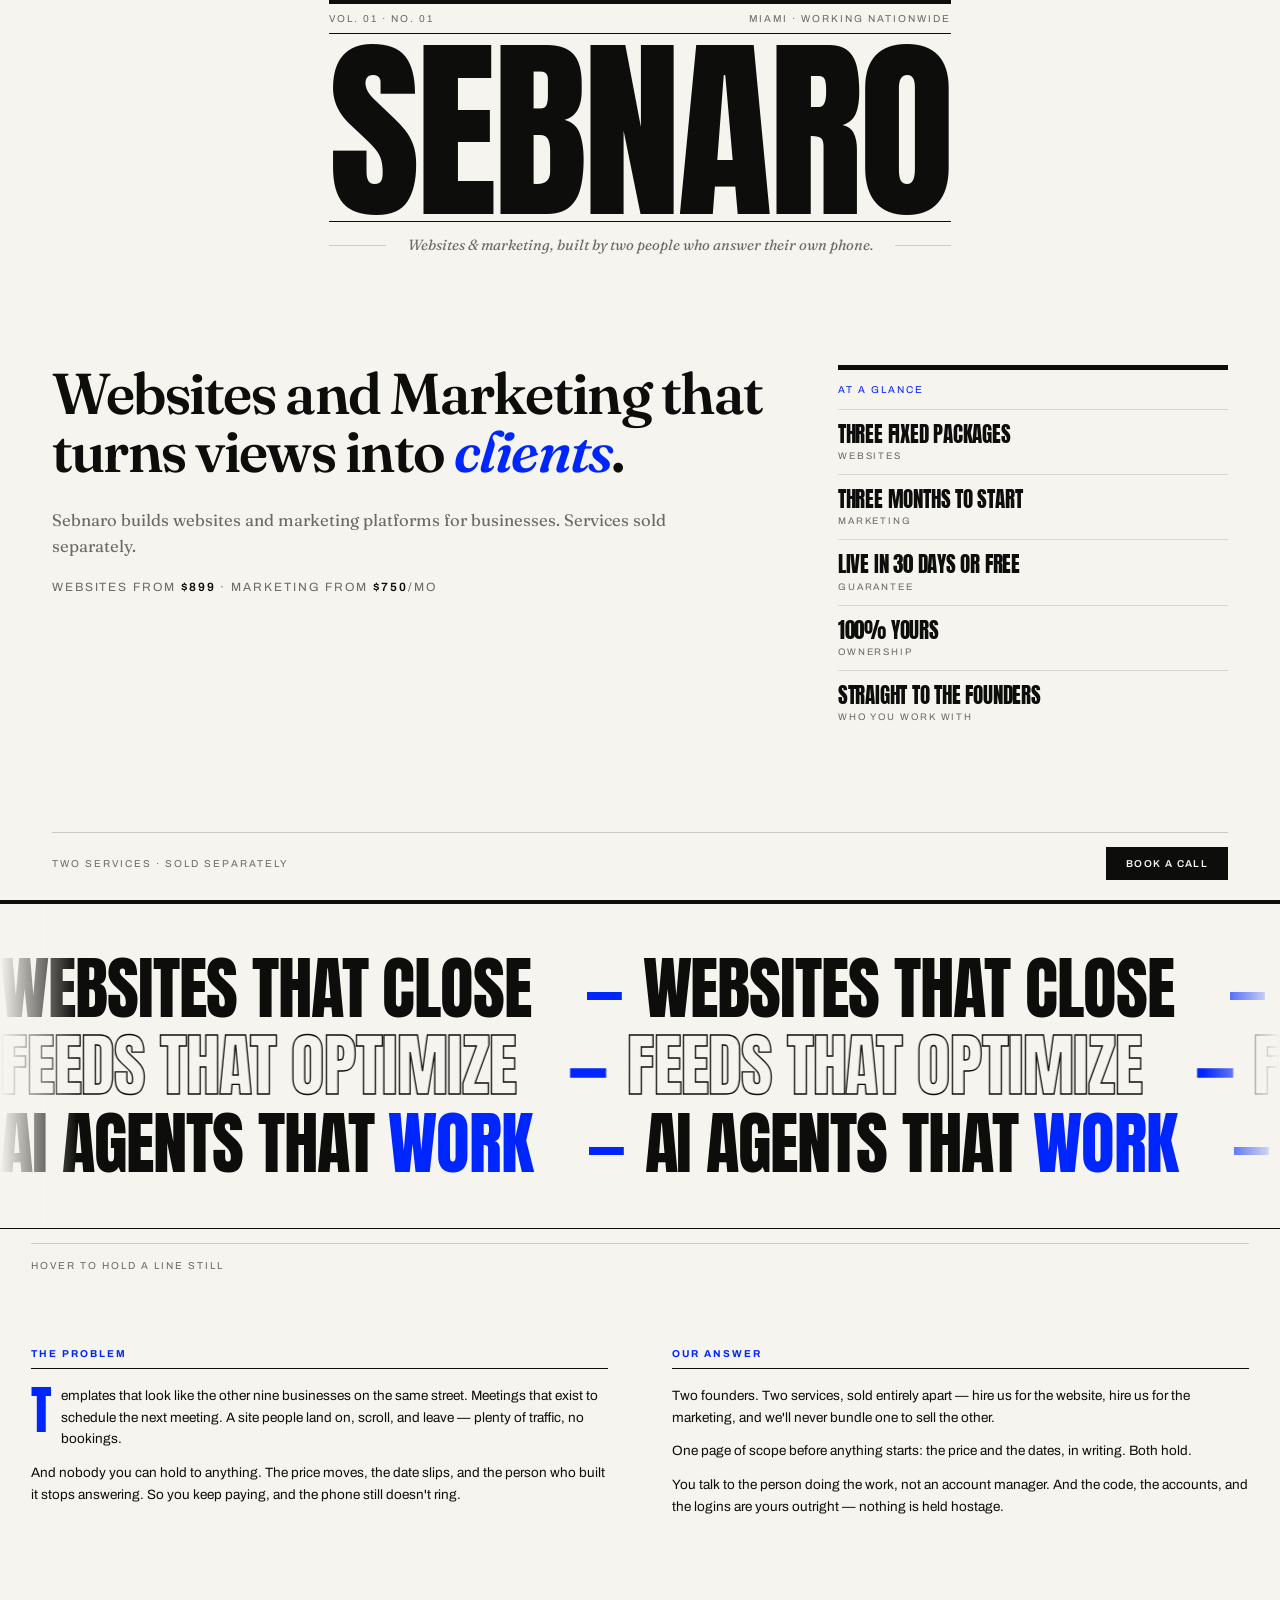
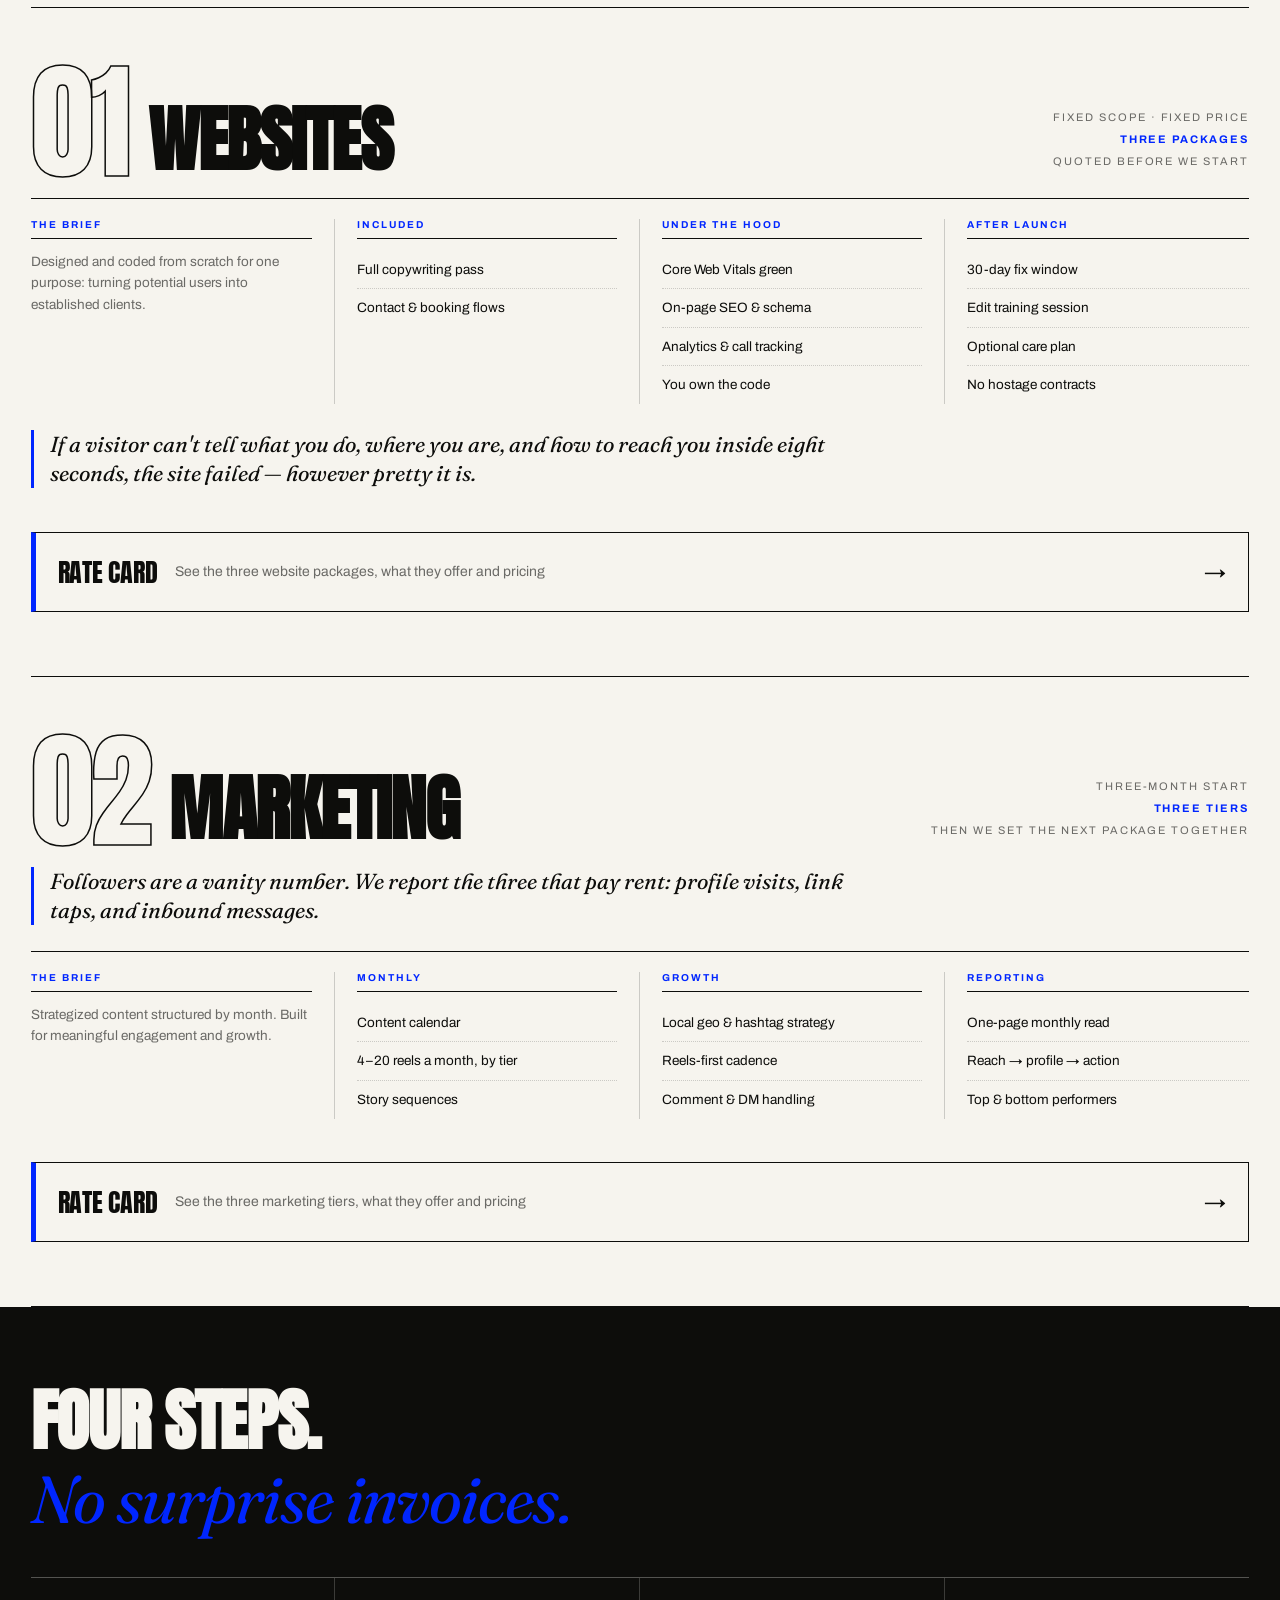
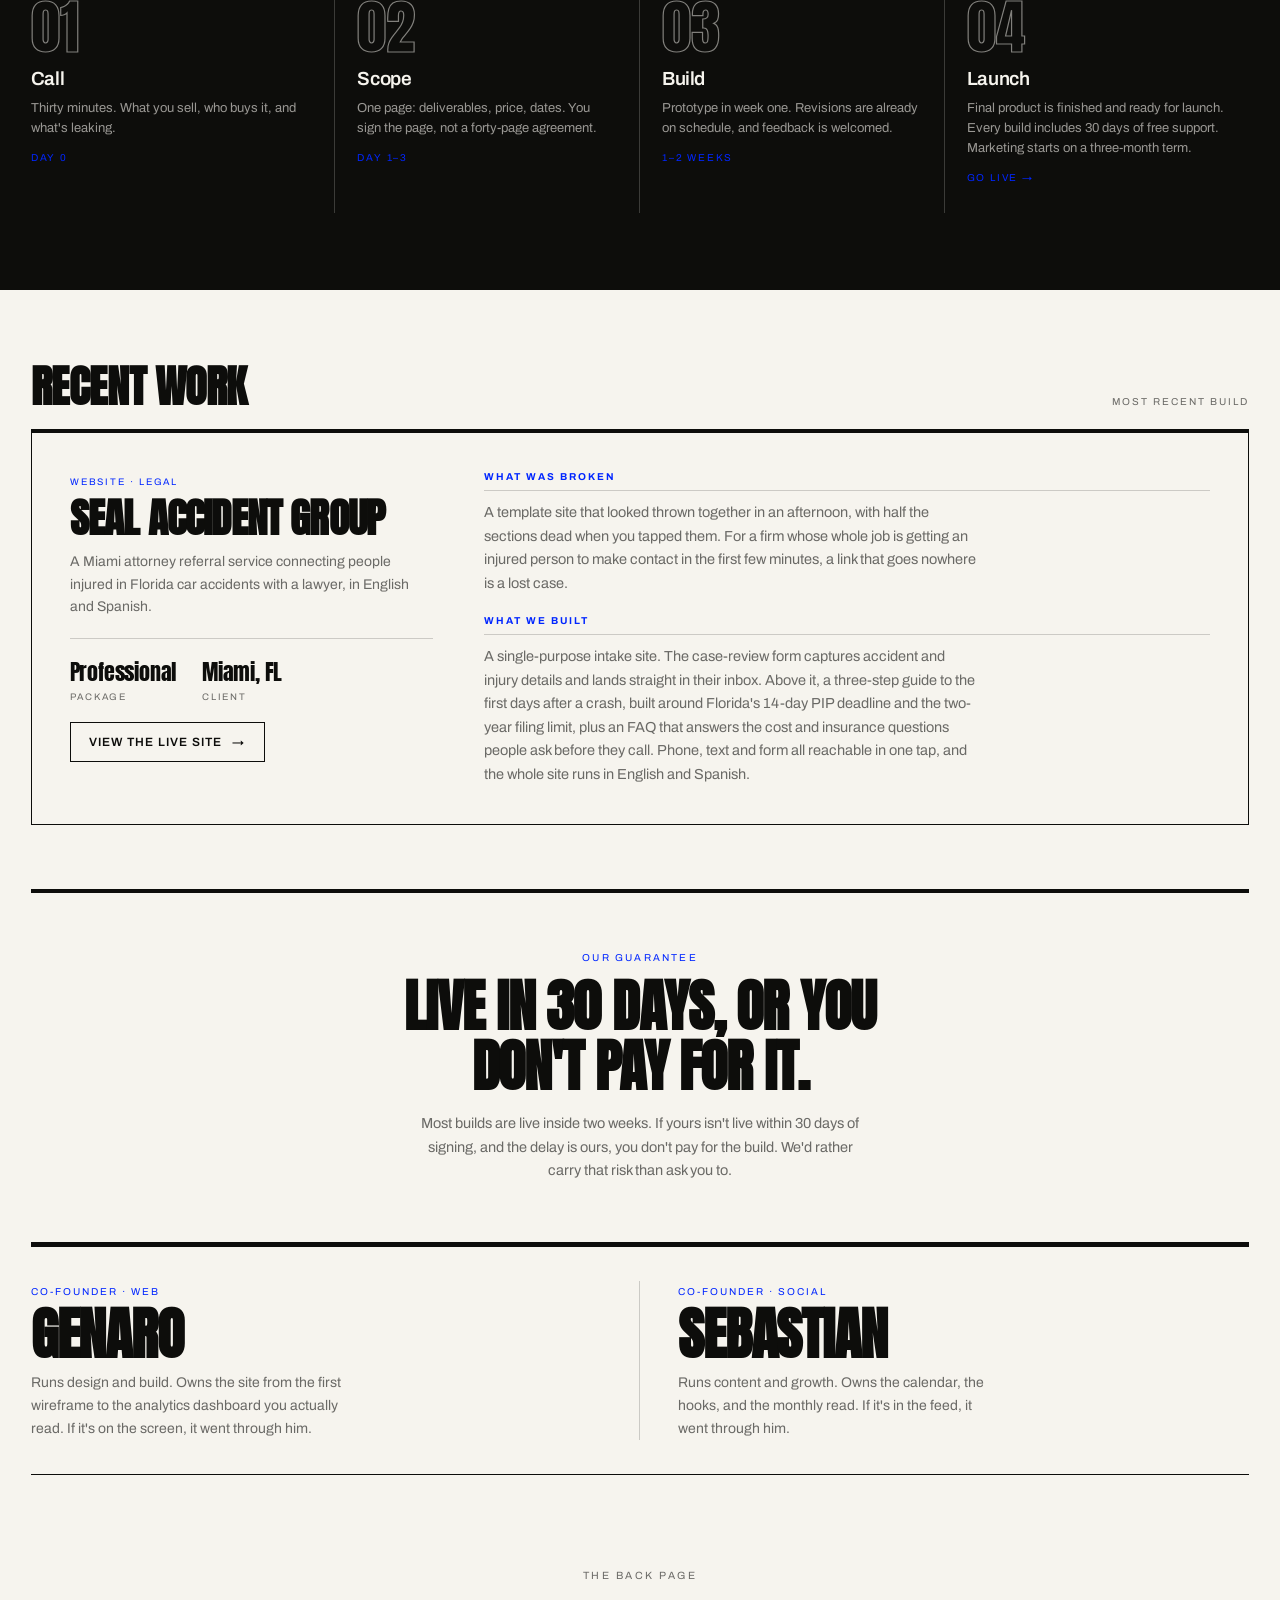
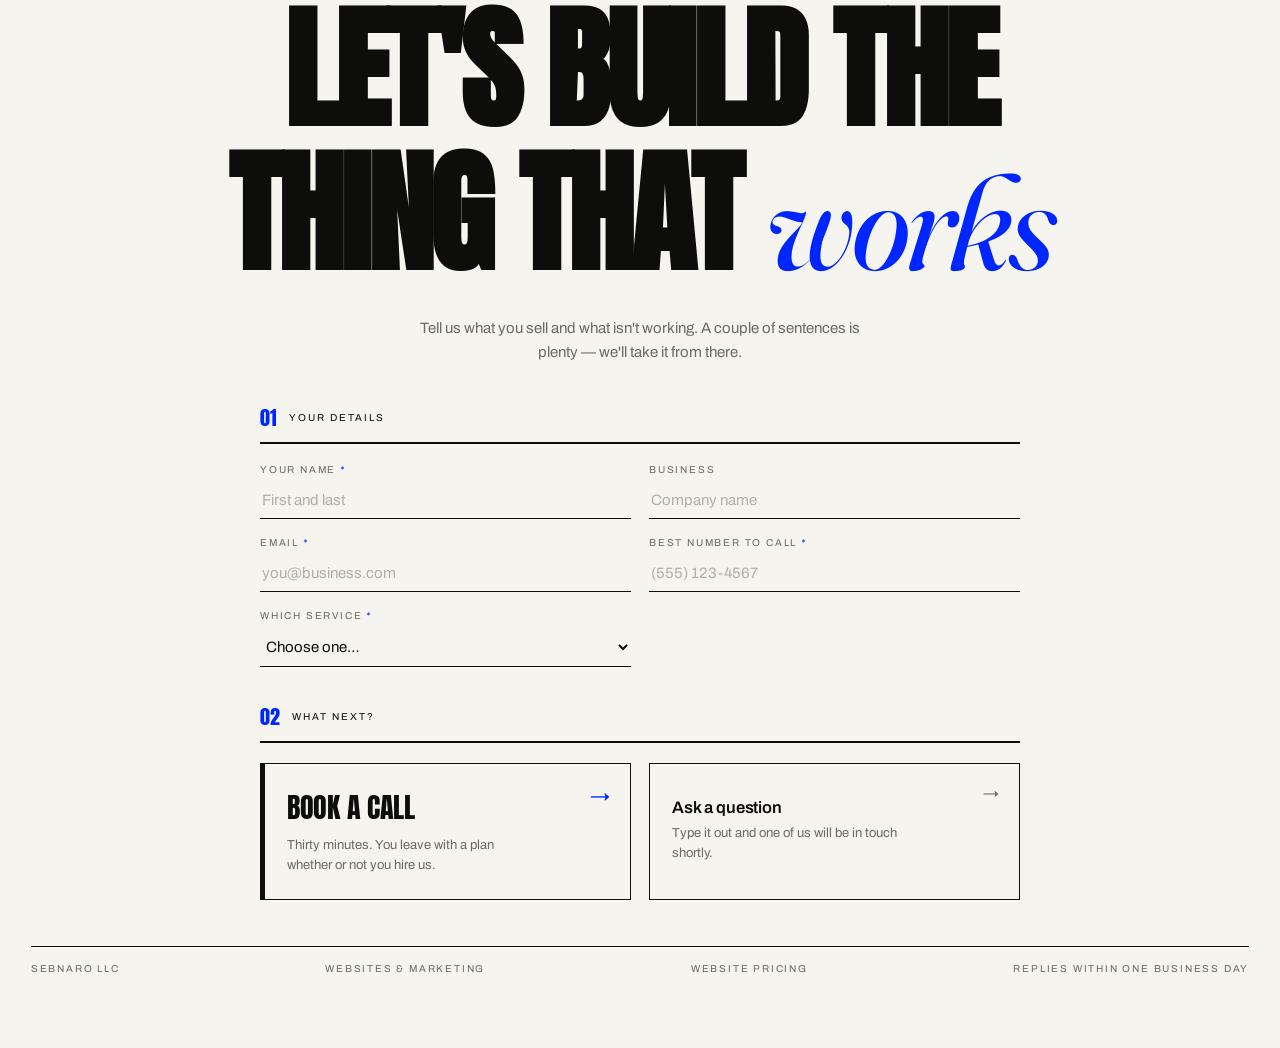
==== commit 5c4f396b: "Tighten guarantee copy" ====
--- a/index.html
+++ b/index.html
@@ -489,7 +489,7 @@
     <div class="svc-body">
       <div>
         <h4 class="ch">The brief</h4>
-        <p style="font-size:13.5px;line-height:1.6;color:var(--dim)">Not "posting." One strategy, a month of content built to be watched, and a single business outcome to aim it at.</p>
+        <p style="font-size:13.5px;line-height:1.6;color:var(--dim)">Strategized content structured by month. Built for meaningful engagement and growth.</p>
       </div>
       <details class="acc">
         <summary><h4 class="ch">Monthly</h4></summary>
@@ -506,7 +506,7 @@
     </div>
     <a class="pricelink" href="instagram-pricing.html">
       <span class="pl-k">Rate card</span>
-      <span class="pl-t">See the three marketing tiers, what's in each, and the price</span>
+      <span class="pl-t">See the three marketing tiers, what they offer and pricing</span>
       <span class="pl-a">→</span>
     </a>
   </section>
@@ -519,8 +519,8 @@
     <div class="steps">
       <div><div class="n">01</div><h4>Call</h4><p>Thirty minutes. What you sell, who buys it, and what's leaking.</p><span class="when">Day 0</span></div>
       <div><div class="n">02</div><h4>Scope</h4><p>One page: deliverables, price, dates. You sign the page, not a forty-page agreement.</p><span class="when">Day 1–3</span></div>
-      <div><div class="n">03</div><h4>Build</h4><p>You see it in week one. Revisions are already on the schedule, and feedback lives in one place.</p><span class="when">1–2 weeks</span></div>
-      <div><div class="n">04</div><h4>Hand off</h4><p>Launch, training, and the keys. Every build includes 30 days of free support. Marketing starts on a three-month term.</p><span class="when">Launch →</span></div>
+      <div><div class="n">03</div><h4>Build</h4><p>Prototype in week one. Revisions are already on schedule, and feedback is welcomed.</p><span class="when">1–2 weeks</span></div>
+      <div><div class="n">04</div><h4>Launch</h4><p>Final product is finished and ready for launch. Every build includes 30 days of free support. Marketing starts on a three-month term.</p><span class="when">Go live →</span></div>
     </div>
   </div>
 </section>
@@ -568,10 +568,9 @@
   <!-- BYLINES -->
   <section class="promise">
     <div class="pk">Our guarantee</div>
-    <h3>Live in 30 days, or you don't pay for the build.</h3>
-    <p>Most builds are live inside two weeks. If yours is not live within 30 days of the scope being
-       signed, and the delay is on us, you do not pay for the build. We would rather carry that risk
-       than ask you to.</p>
+    <h3>Live in 30 days, or you don't pay for it.</h3>
+    <p>Most builds are live inside two weeks. If yours isn't live within 30 days of signing, and the
+       delay is ours, you don't pay for the build. We'd rather carry that risk than ask you to.</p>
   </section>
 
   <section class="bylines" id="studio">
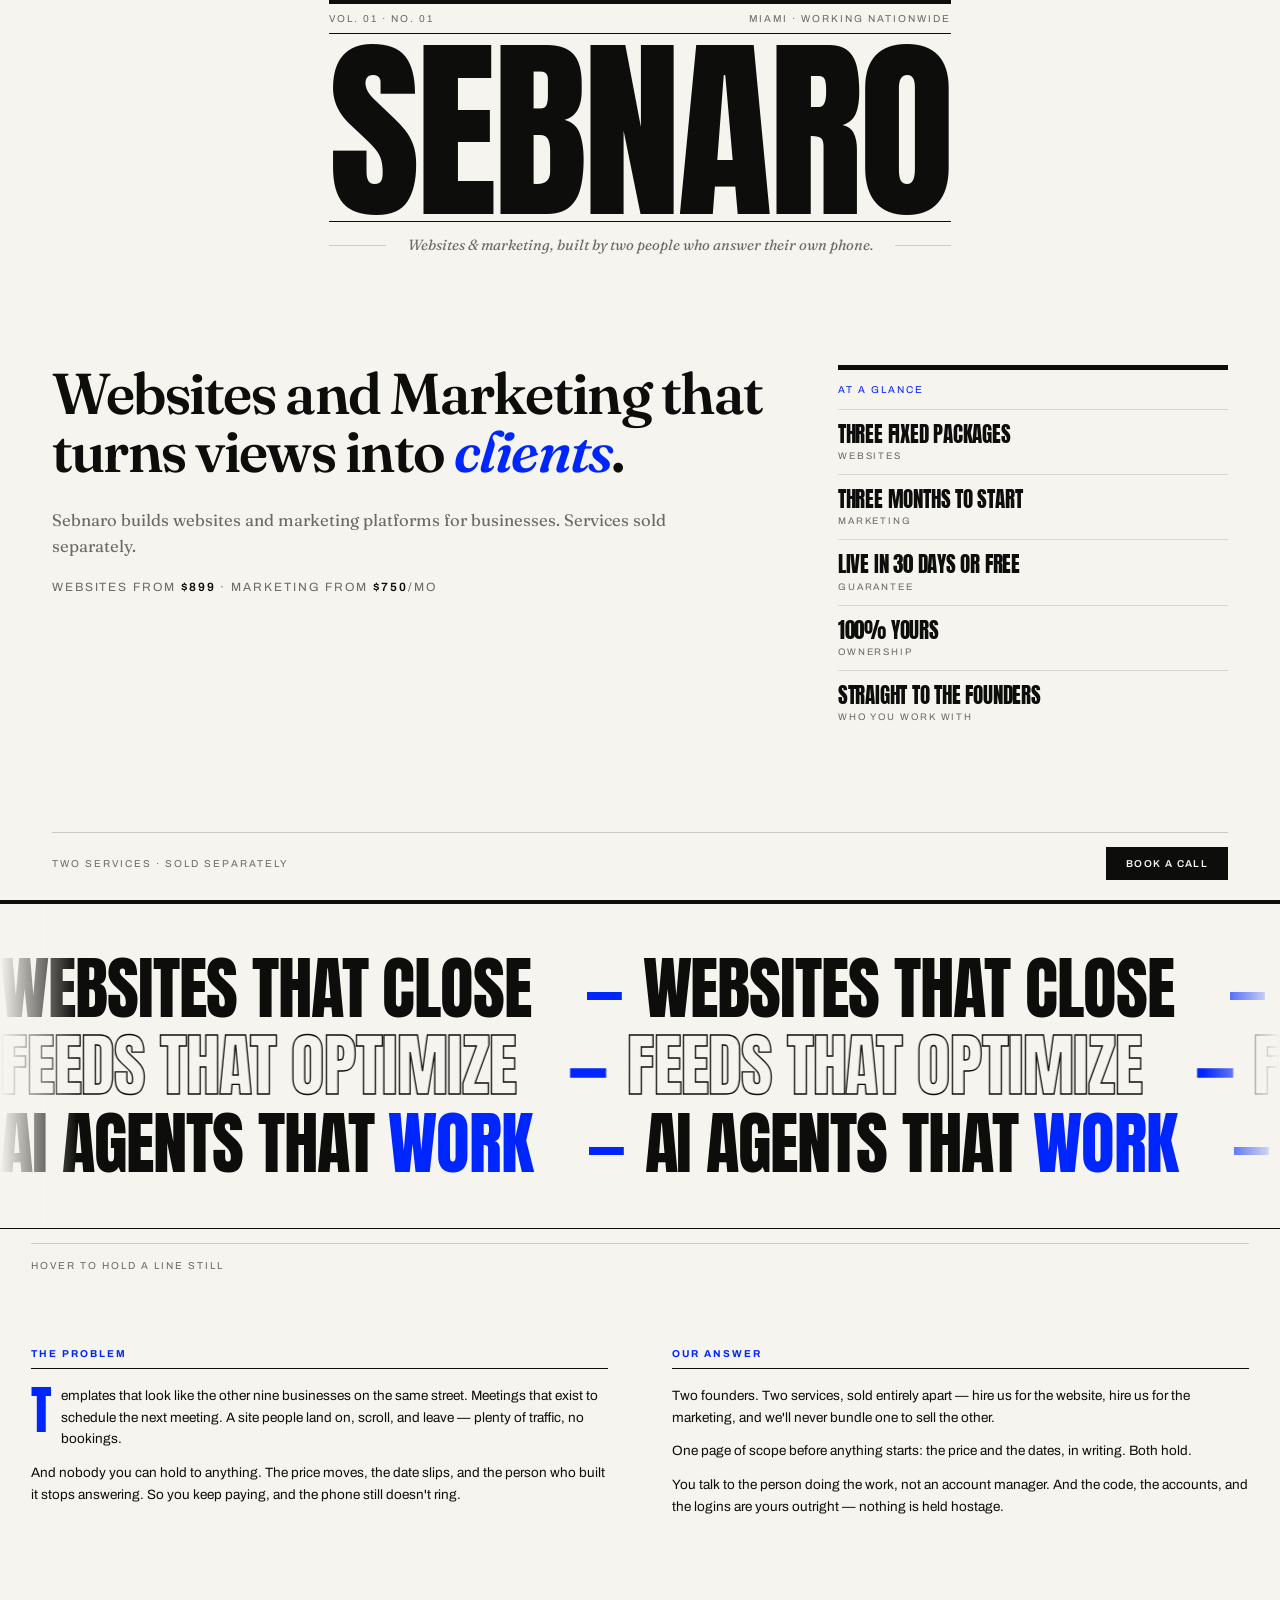
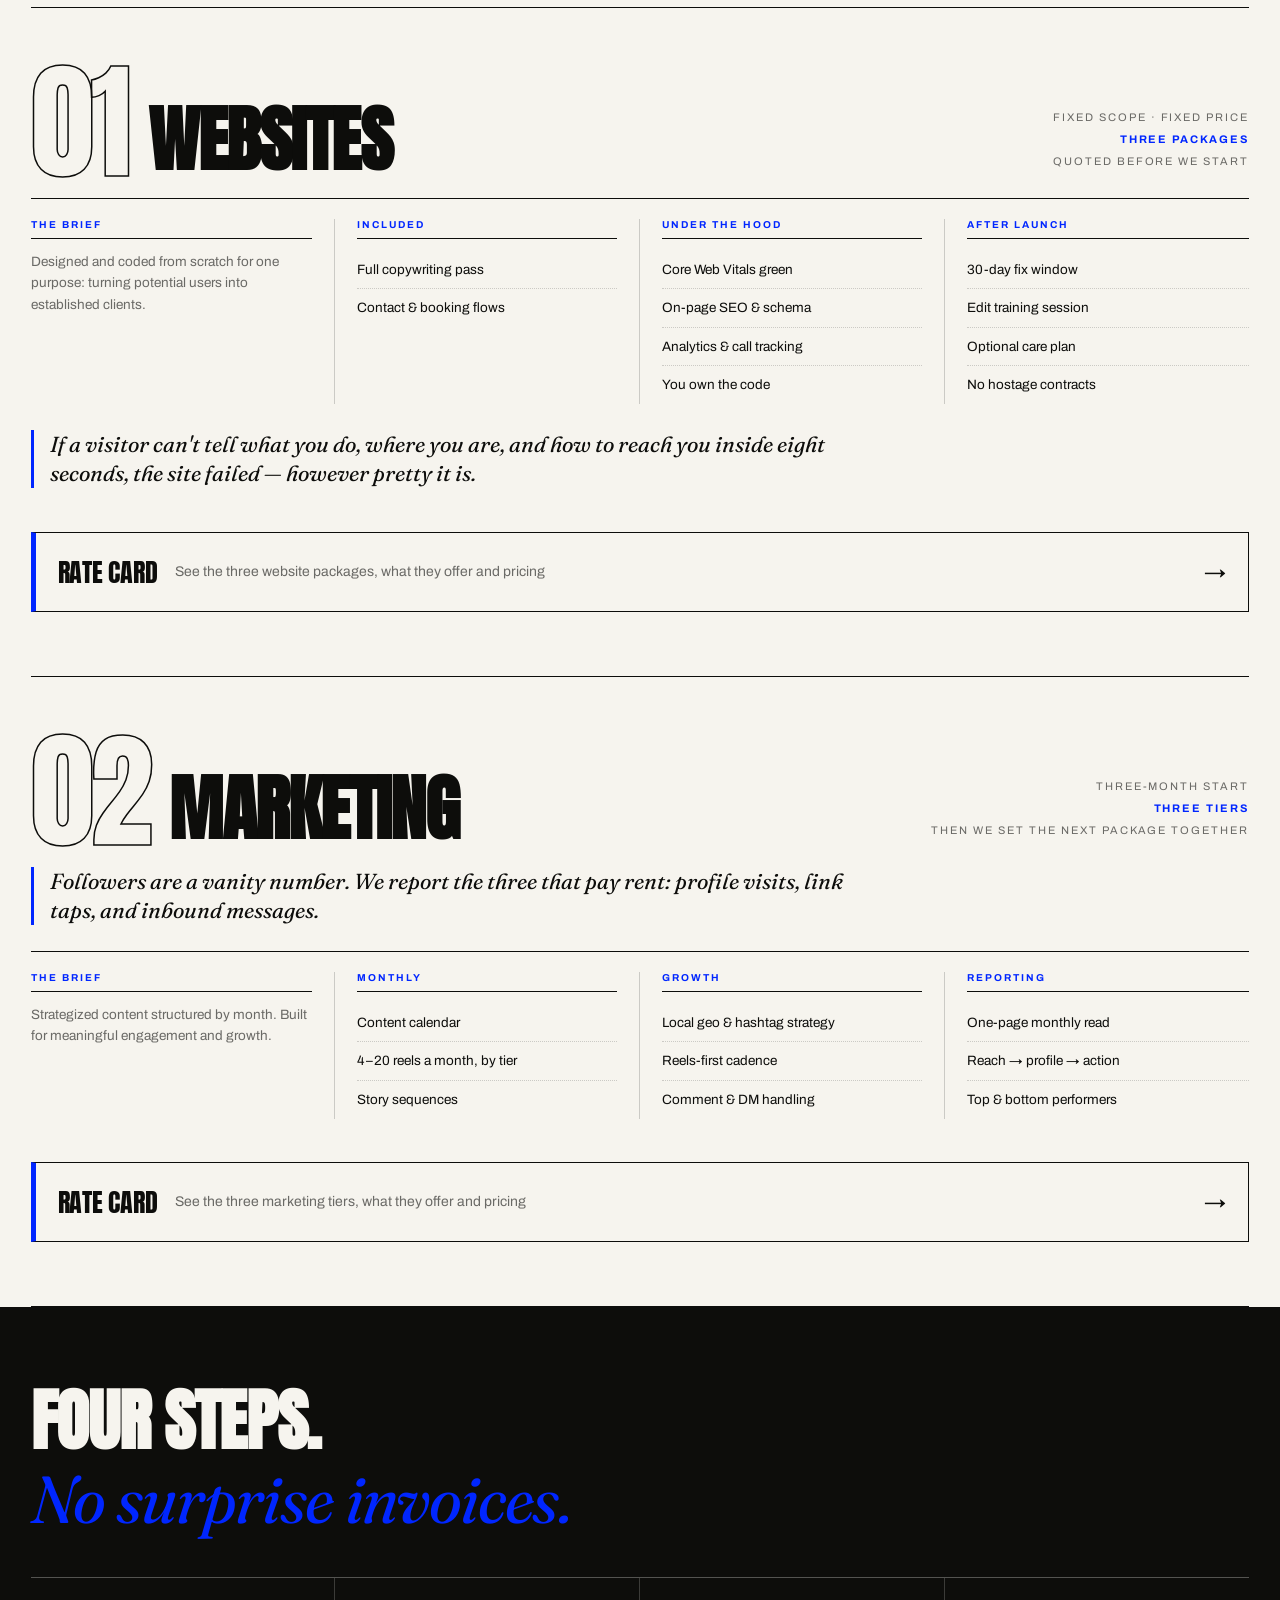
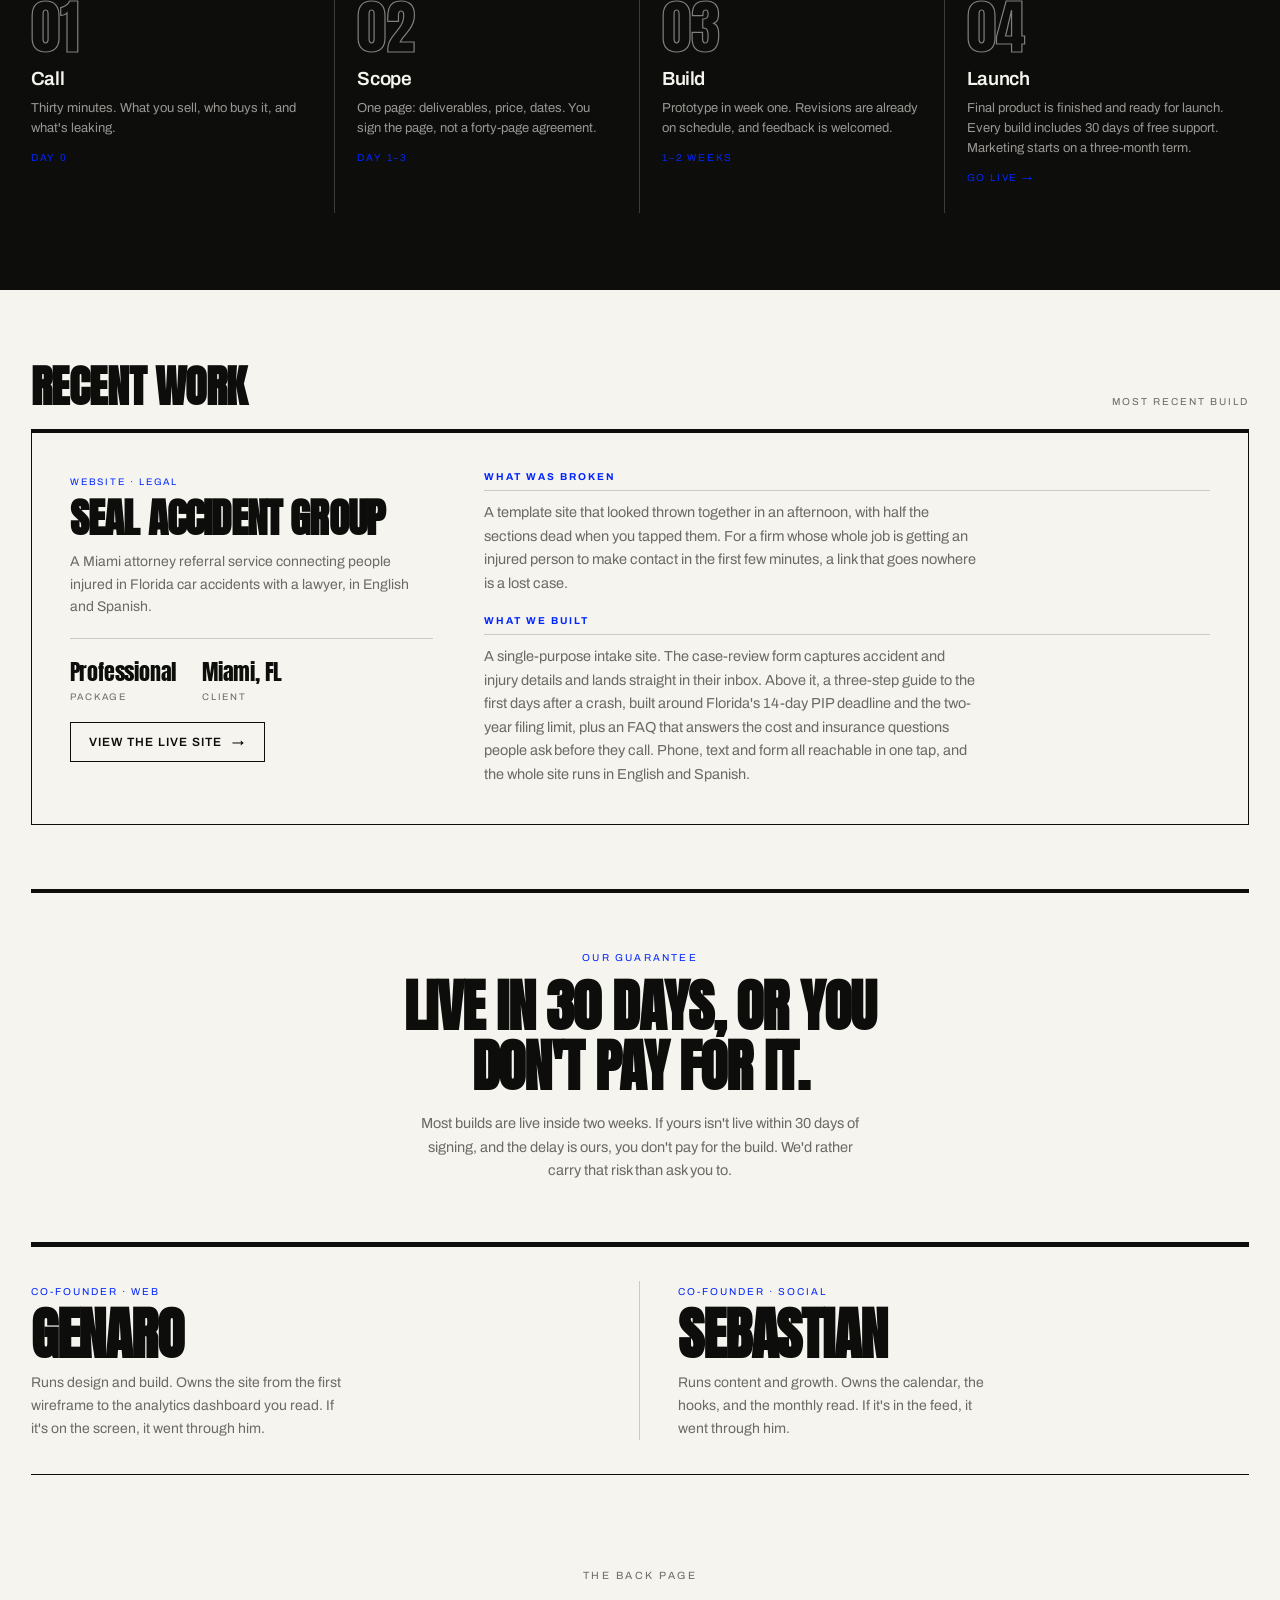
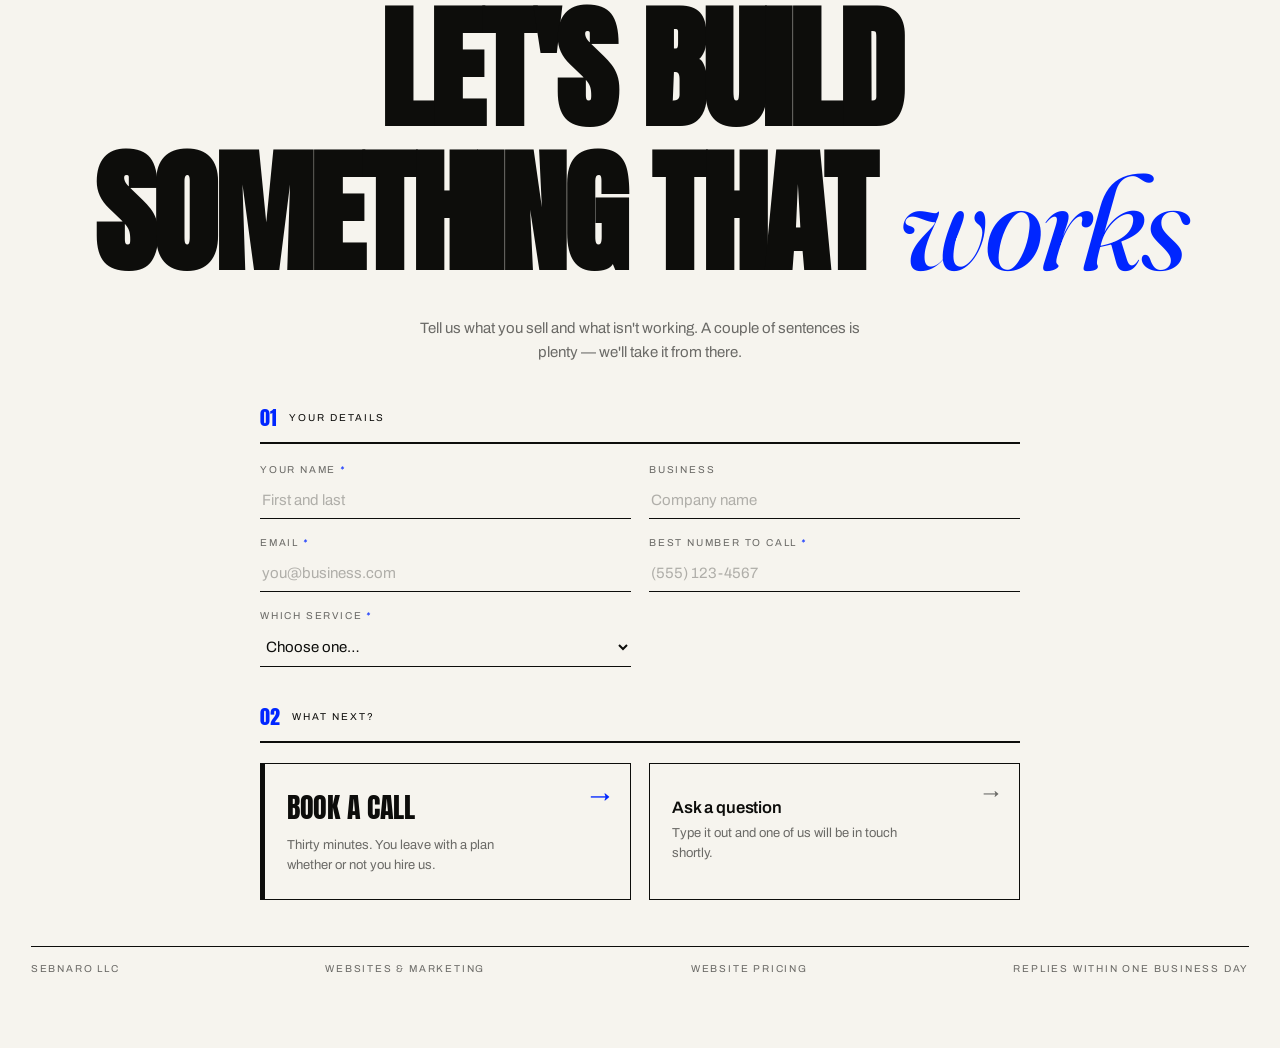
==== commit 77793327: "Update contact heading" ====
--- a/index.html
+++ b/index.html
@@ -577,7 +577,7 @@
     <div class="byline">
       <span class="r">Co-founder · Web</span>
       <h3>Genaro</h3>
-      <p>Runs design and build. Owns the site from the first wireframe to the analytics dashboard you actually read. If it's on the screen, it went through him.</p>
+      <p>Runs design and build. Owns the site from the first wireframe to the analytics dashboard you read. If it's on the screen, it went through him.</p>
     </div>
     <div class="byline">
       <span class="r">Co-founder · Social</span>
@@ -589,7 +589,7 @@
   <!-- BACK PAGE -->
   <section class="back" id="contact">
     <span class="k">The back page</span>
-    <h2>Let's build the<br>thing that <em>works</em></h2>
+    <h2>Let's build<br>something that <em>works</em></h2>
     <p class="backsub">Tell us what you sell and what isn't working. A couple of sentences is plenty — we'll take it from there.</p>
 
     <form class="cform" id="cform" novalidate>
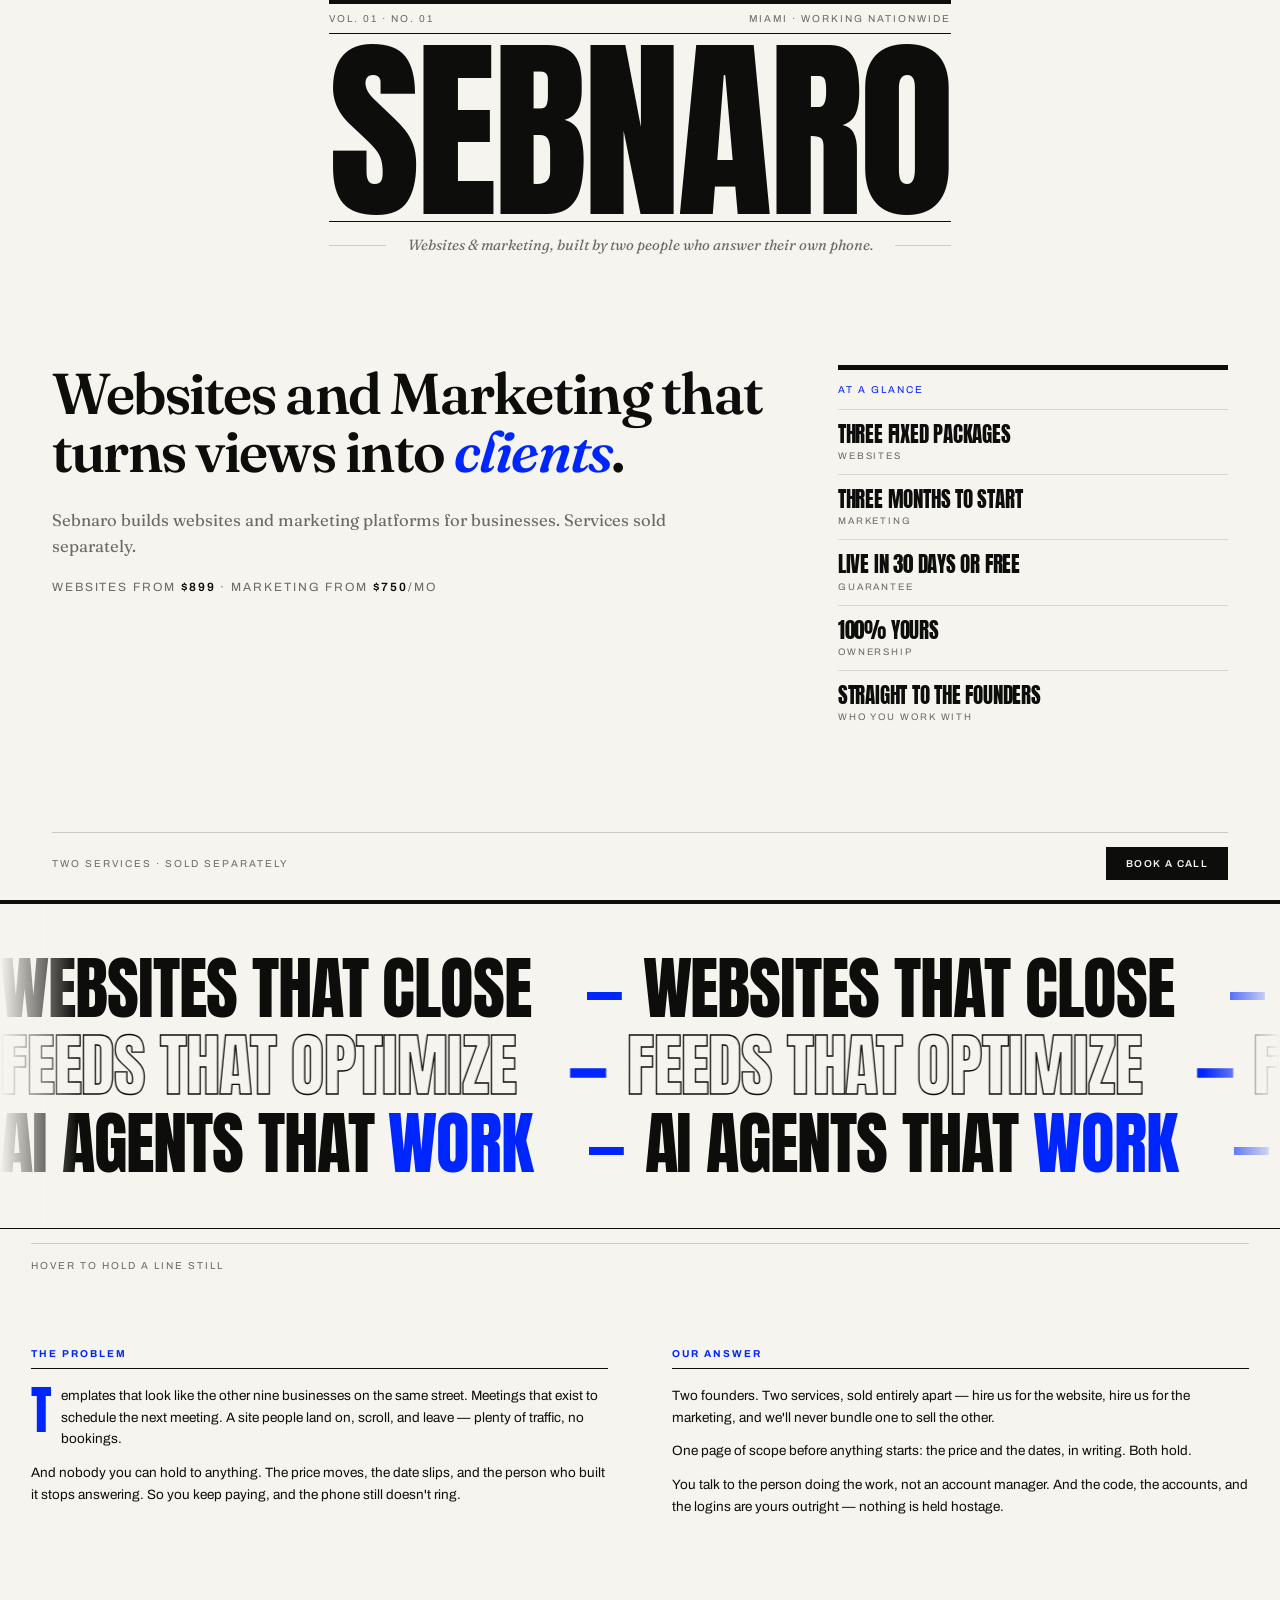
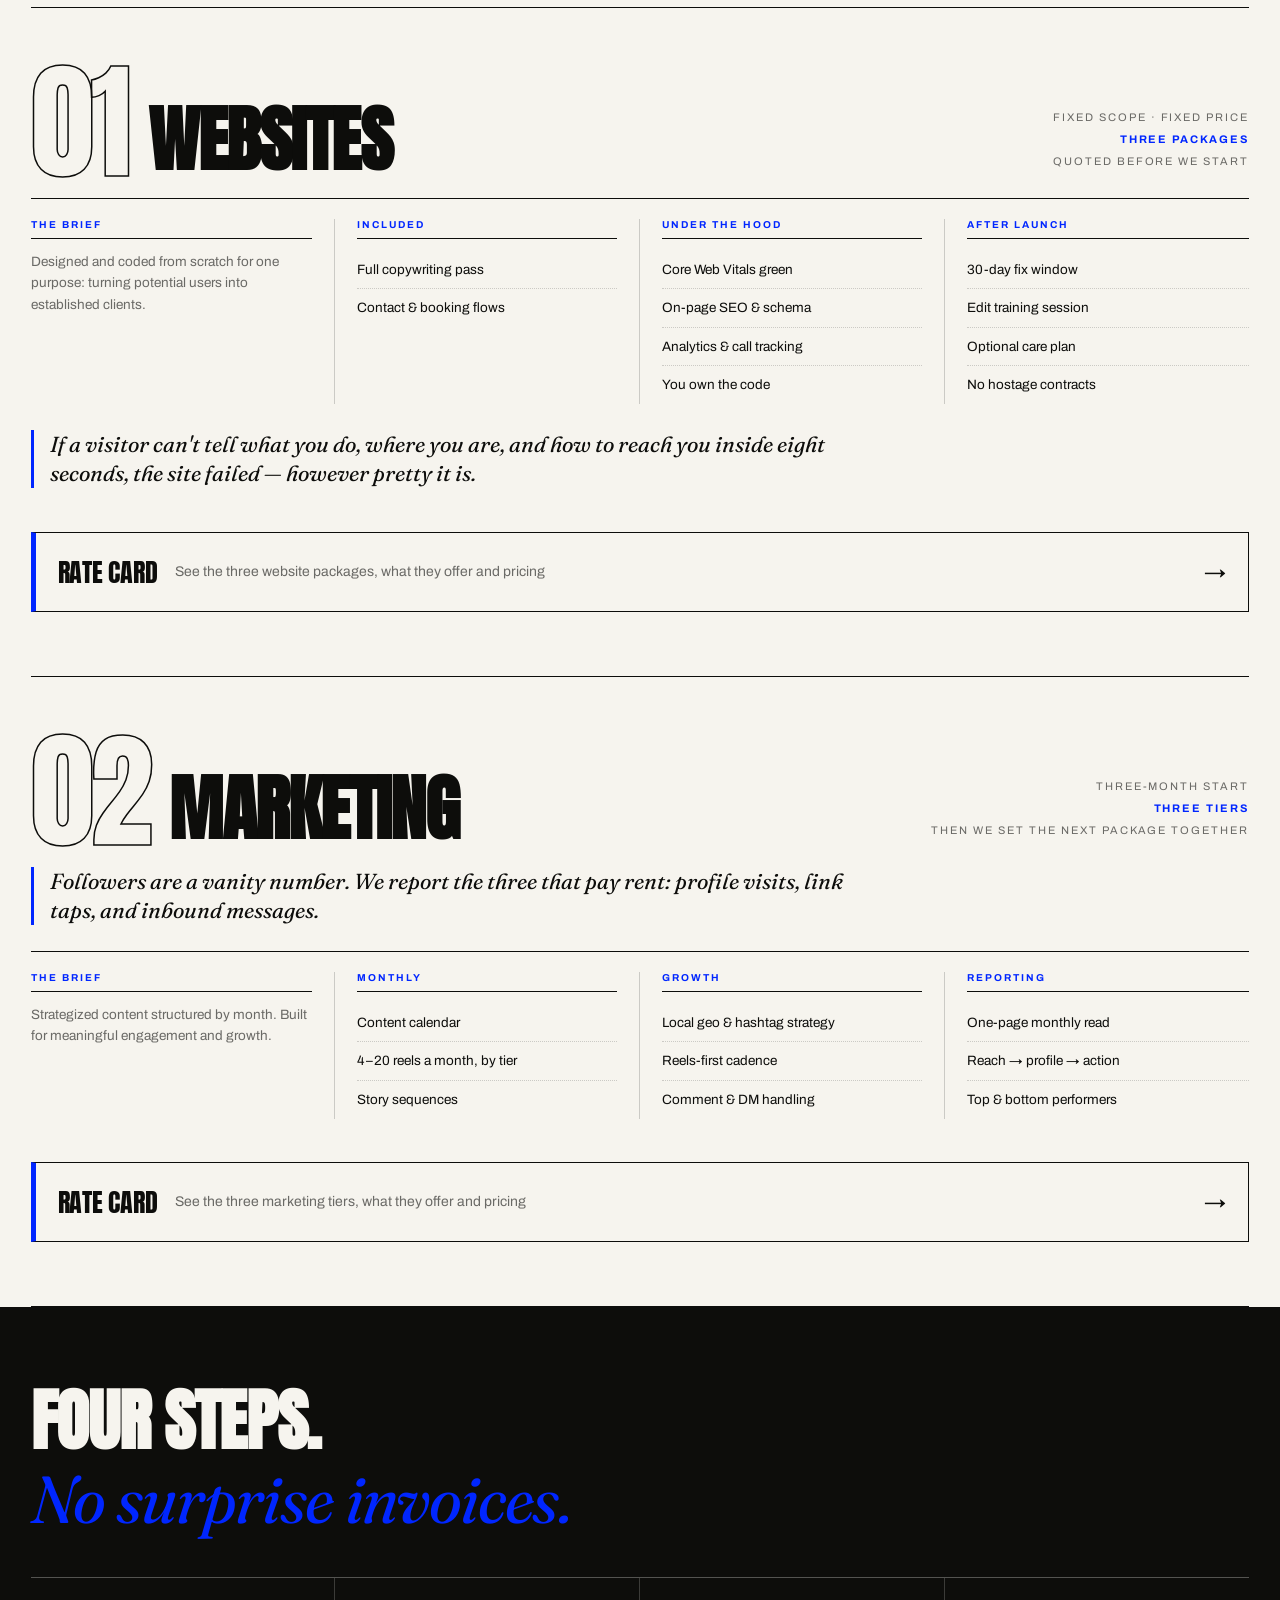
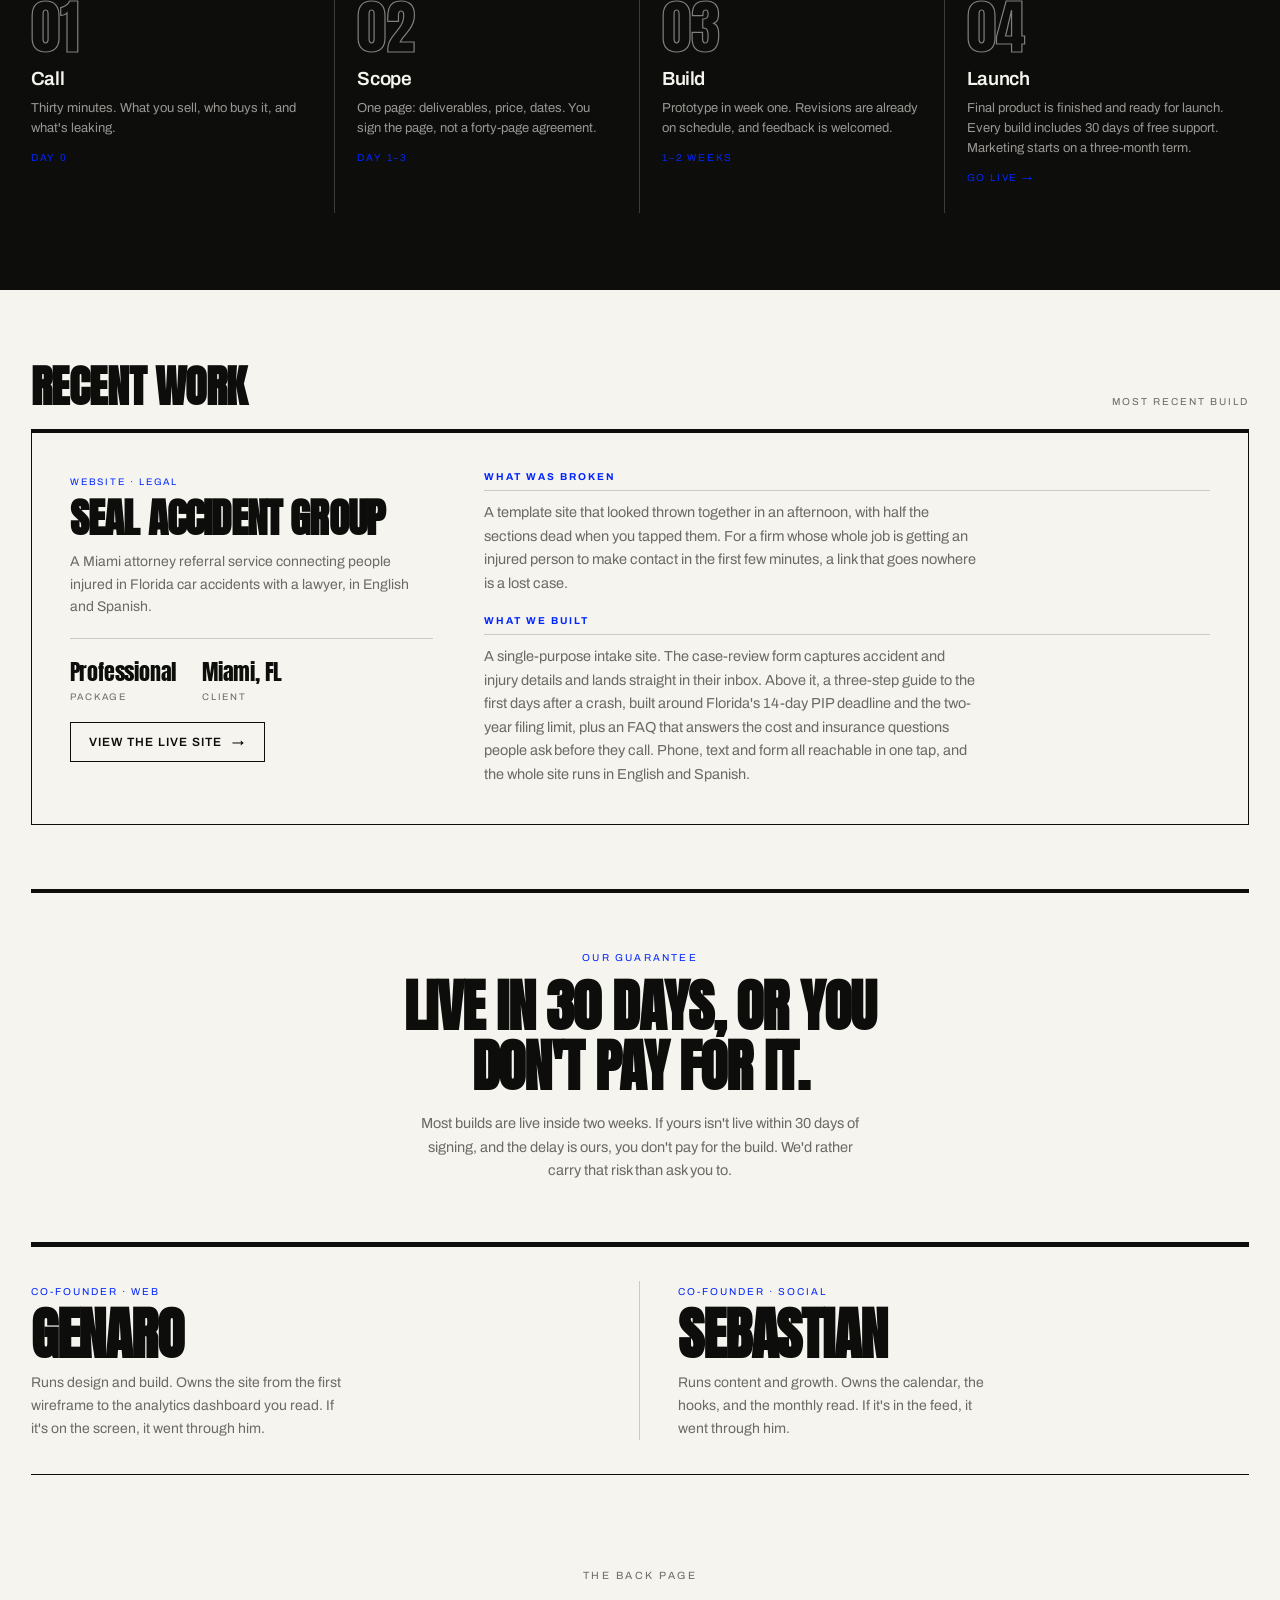
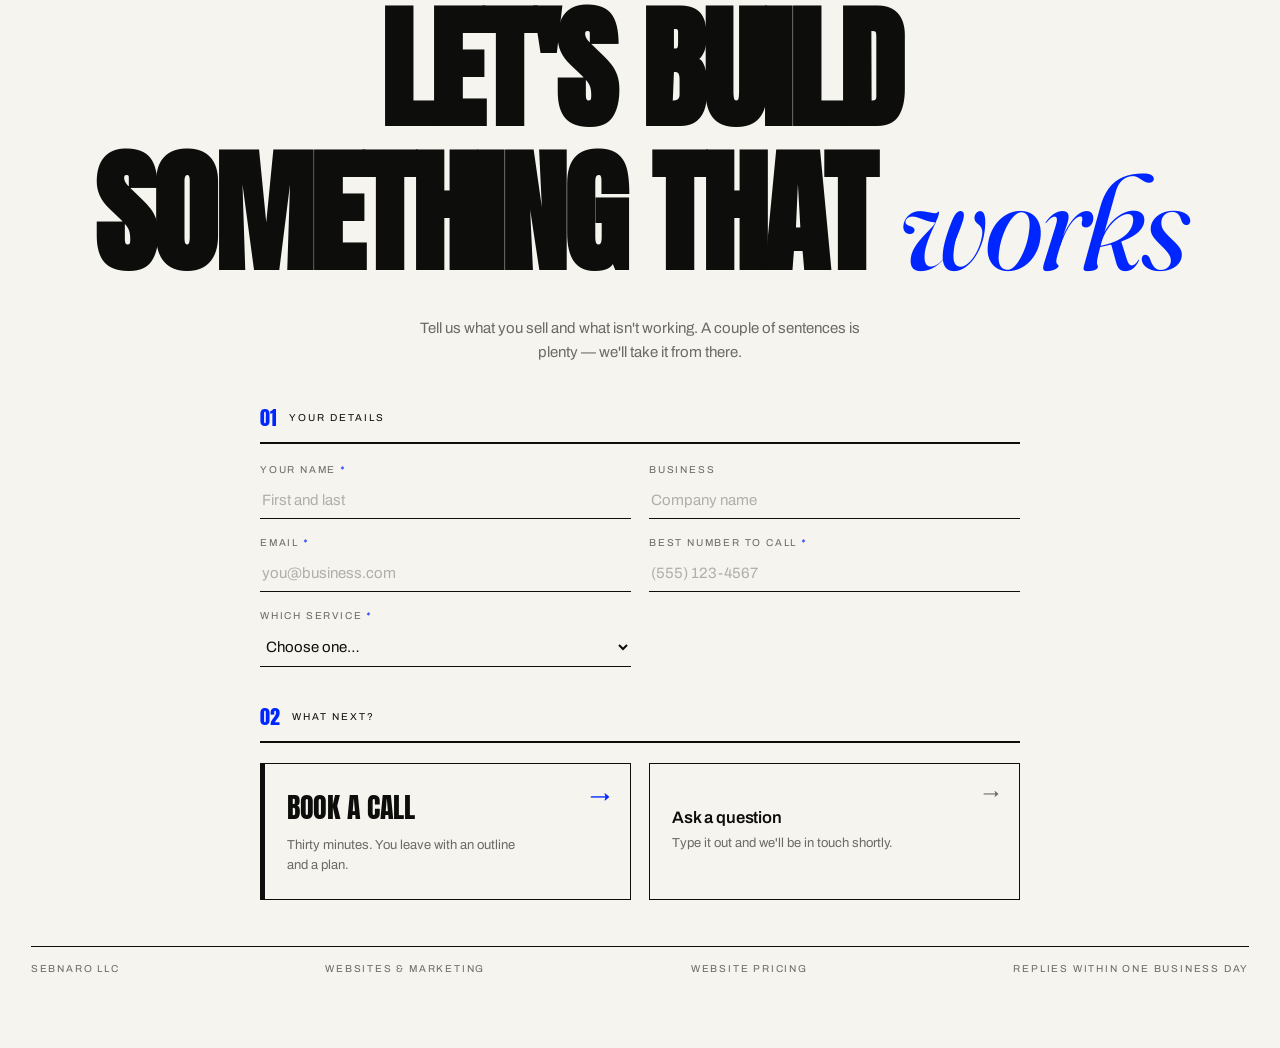
==== commit d1412301: "Update contact heading" ====
--- a/index.html
+++ b/index.html
@@ -627,12 +627,12 @@
       <div class="paths">
         <button type="button" class="path" id="path-book">
           <span class="ph">Book a call</span>
-          <span class="pd">Thirty minutes. You leave with a plan whether or not you hire us.</span>
+          <span class="pd">Thirty minutes. You leave with an outline and a plan.</span>
           <span class="pa">→</span>
         </button>
         <button type="button" class="path alt" id="path-ask">
           <span class="ph">Ask a question</span>
-          <span class="pd">Type it out and one of us will be in touch shortly.</span>
+          <span class="pd">Type it out and we'll be in touch shortly.</span>
           <span class="pa">→</span>
         </button>
       </div>
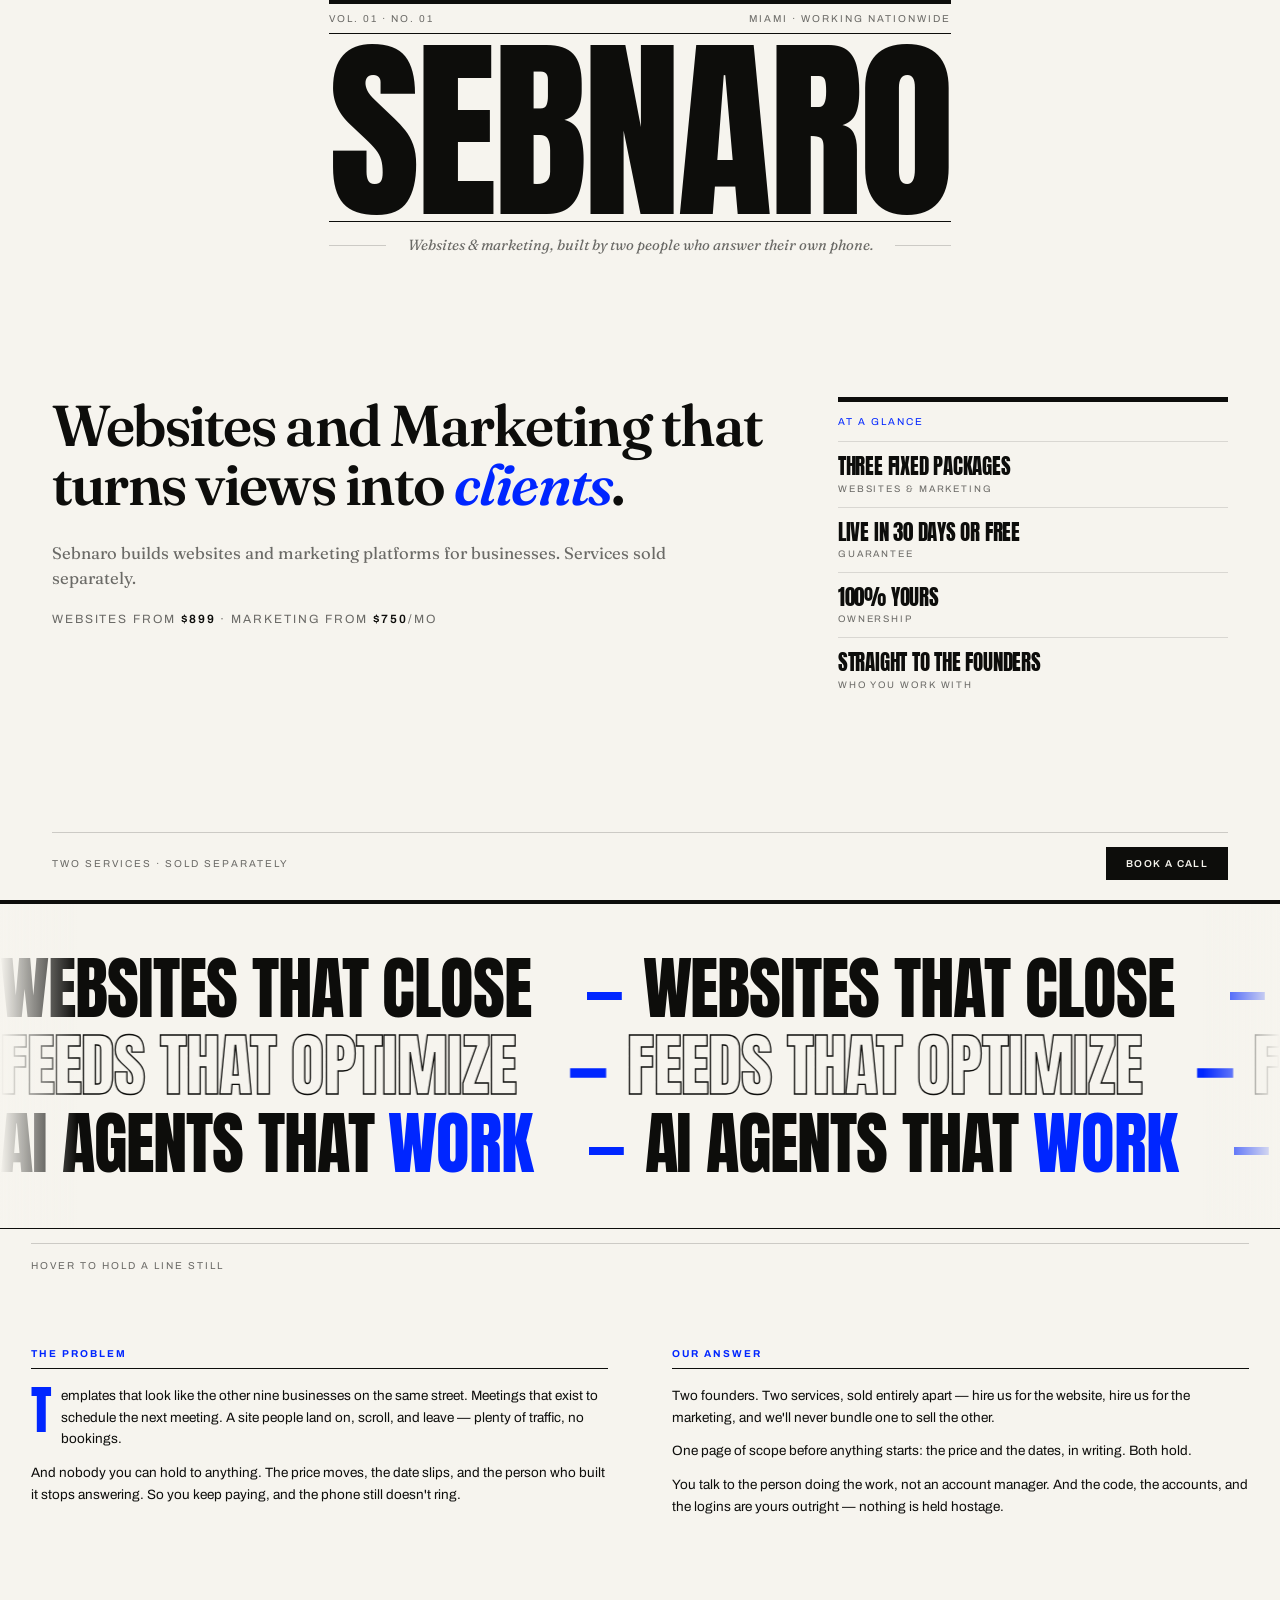
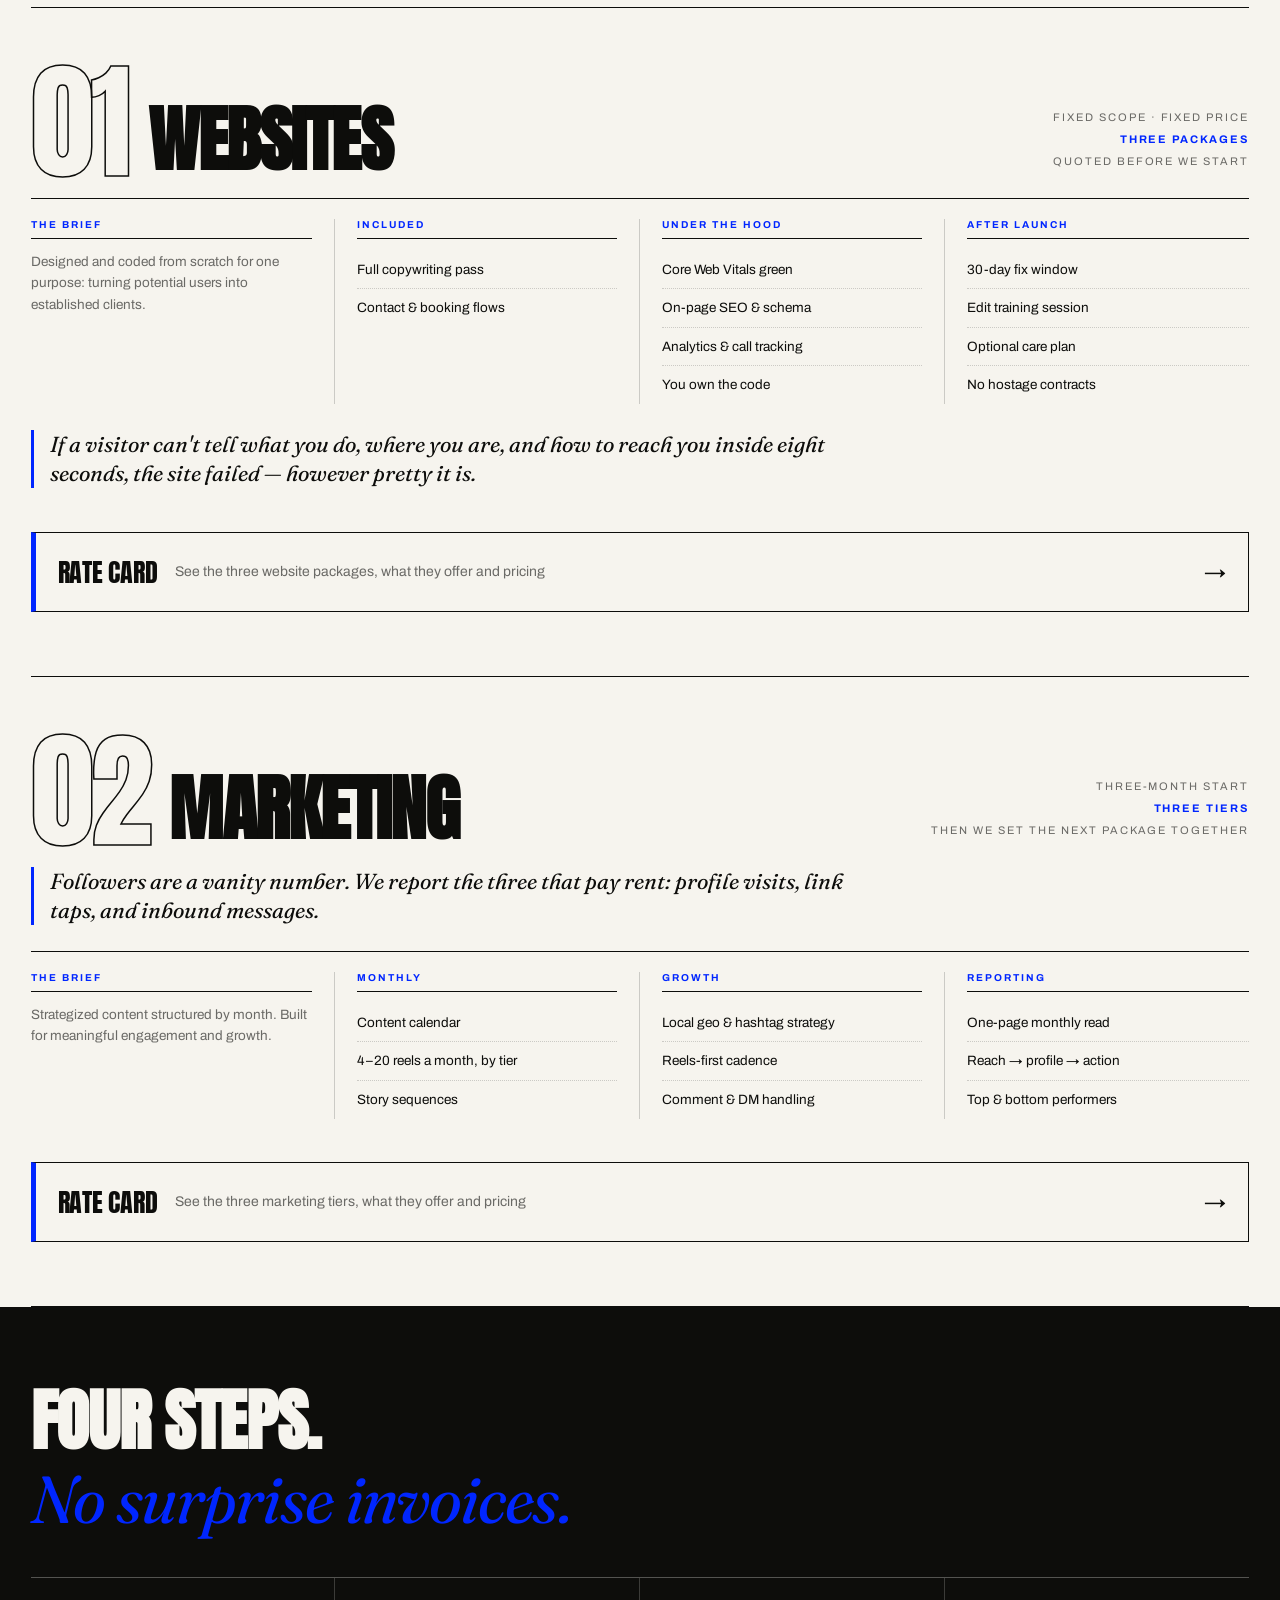
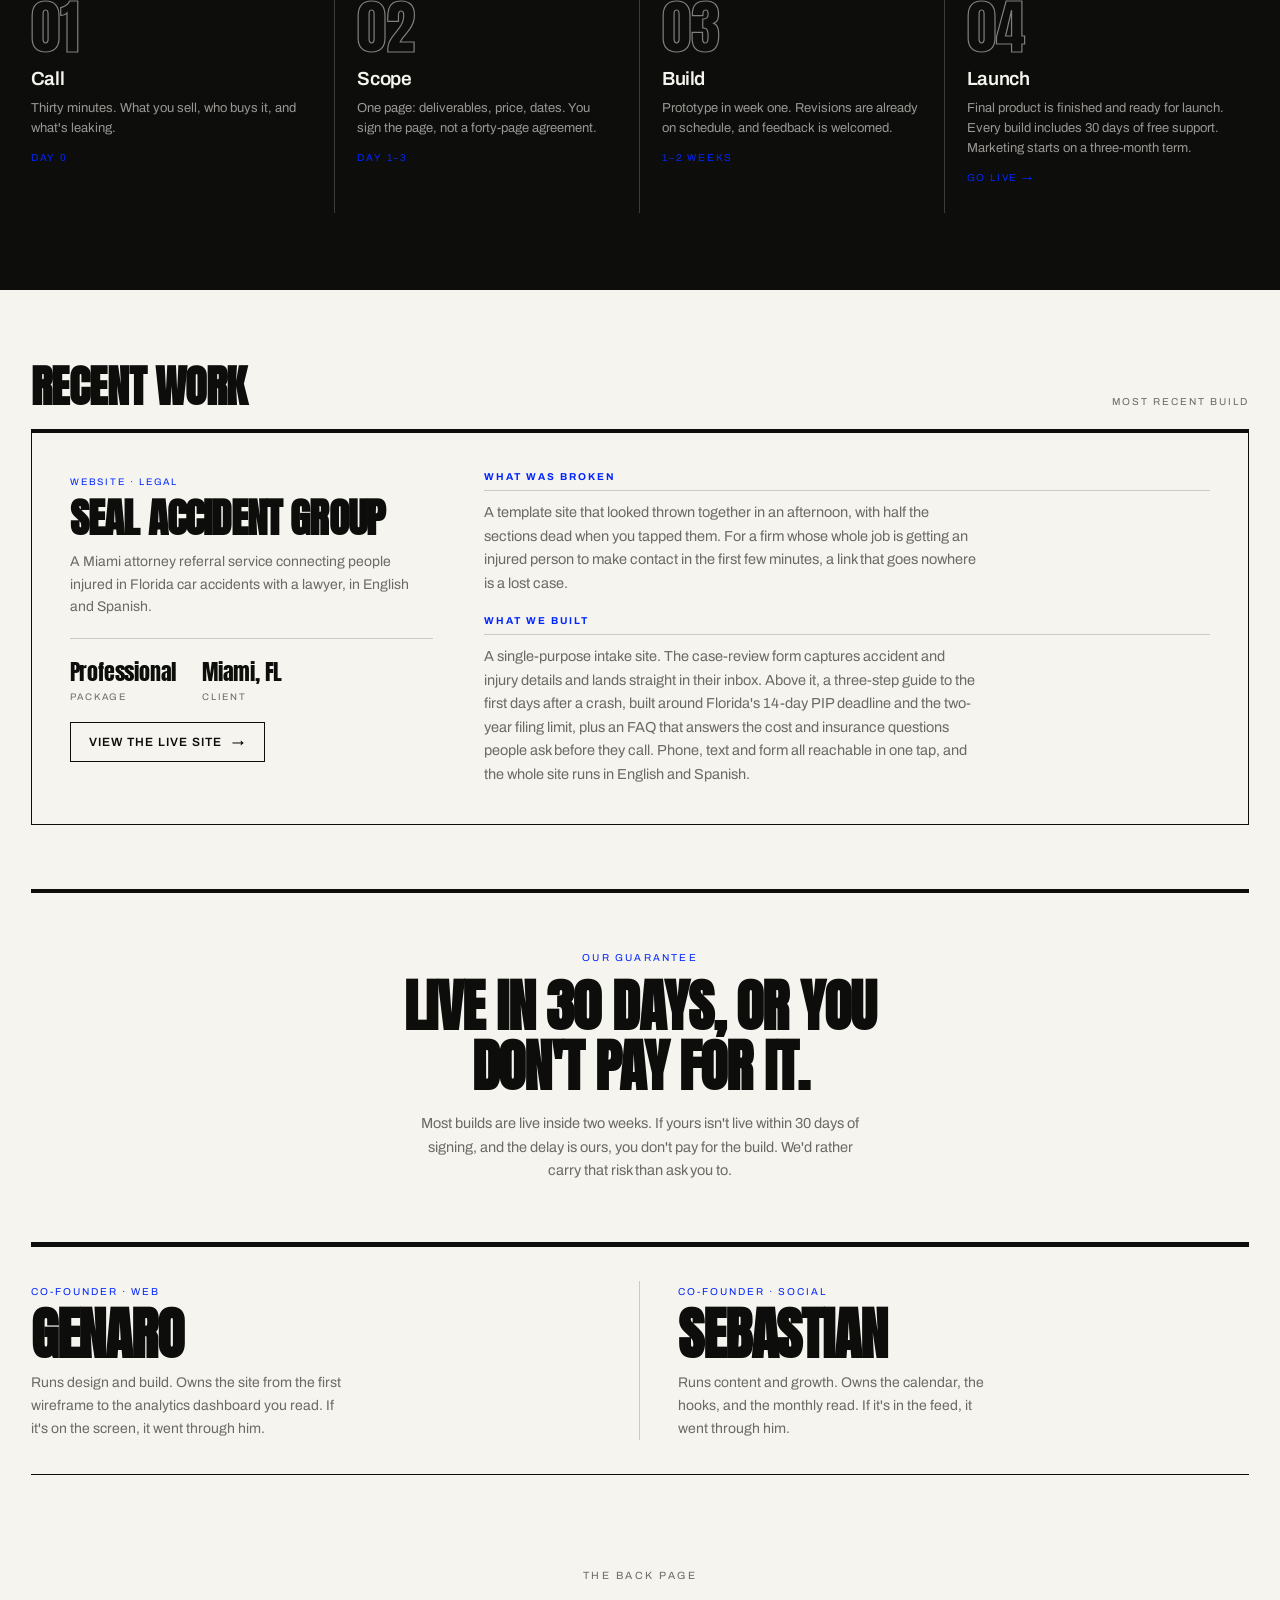
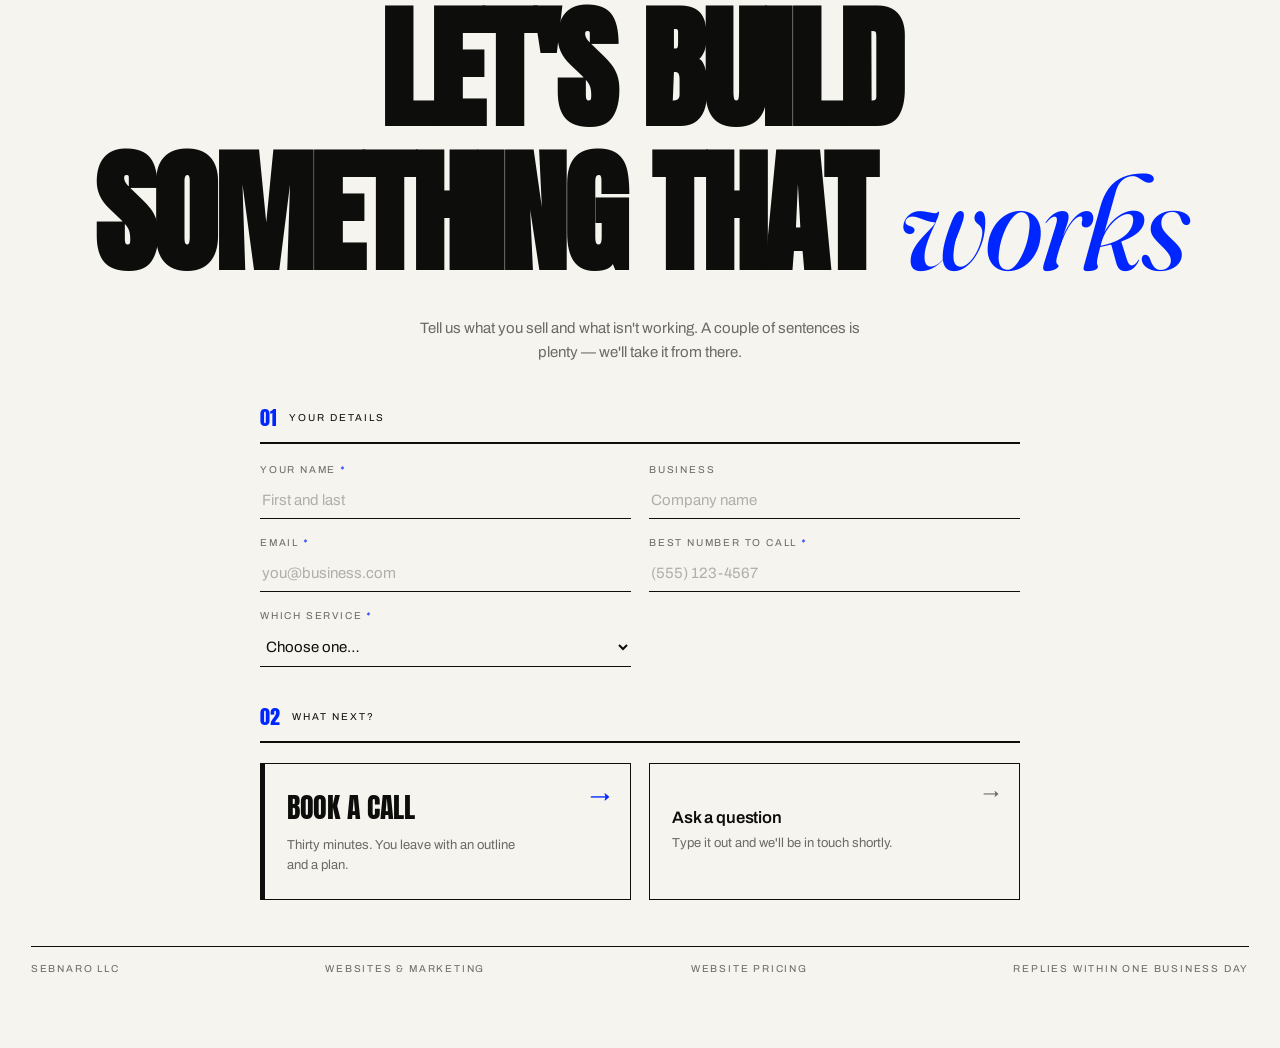
==== commit 86223b32: "Merge at-a-glance rows; add business card at /card" ====
--- a/index.html
+++ b/index.html
@@ -406,8 +406,7 @@
     </div>
     <div class="col glance">
       <div class="gh">At a glance</div>
-      <div class="s"><b>Three fixed packages</b><span>Websites</span></div>
-      <div class="s"><b>Three months to start</b><span>Marketing</span></div>
+      <div class="s"><b>Three fixed packages</b><span>Websites &amp; Marketing</span></div>
       <div class="s"><b>Live in 30 days or free</b><span>Guarantee</span></div>
       <div class="s"><b>100% yours</b><span>Ownership</span></div>
       <div class="s"><b>Straight to the founders</b><span>Who you work with</span></div>
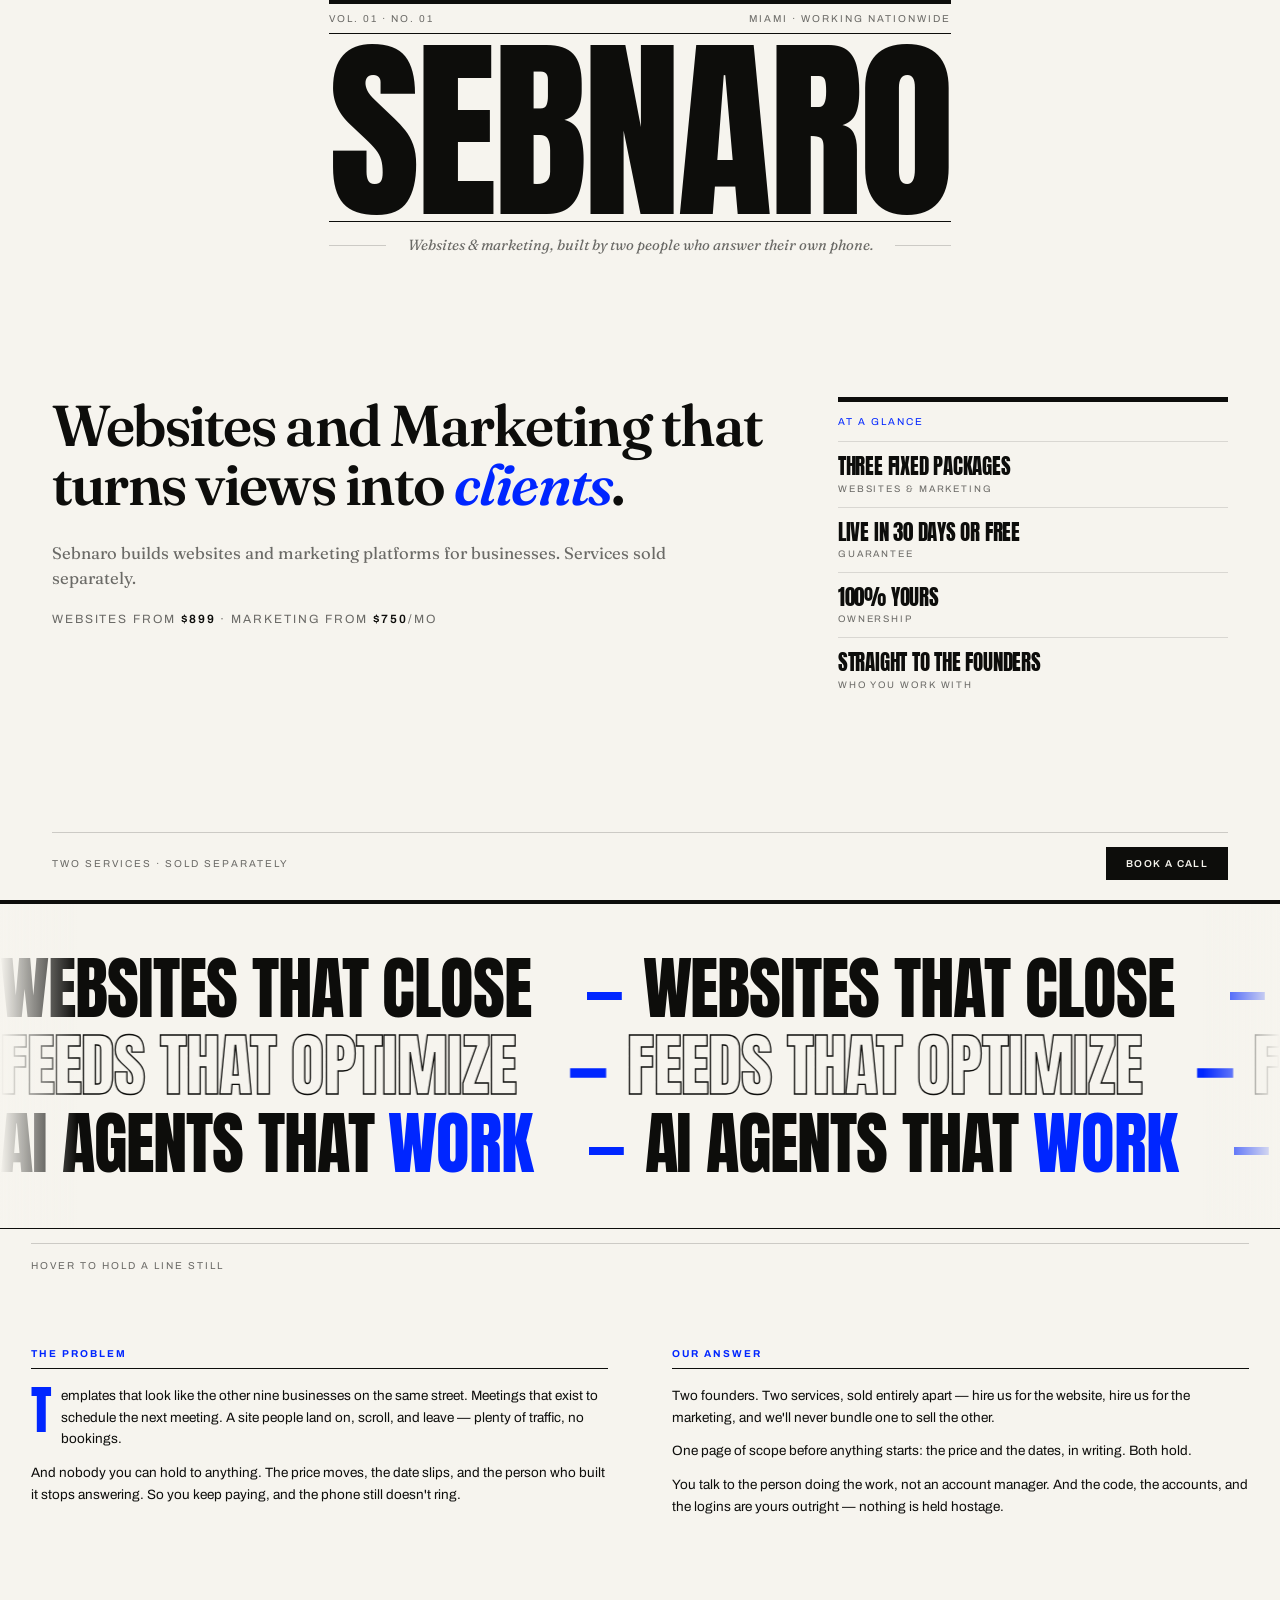
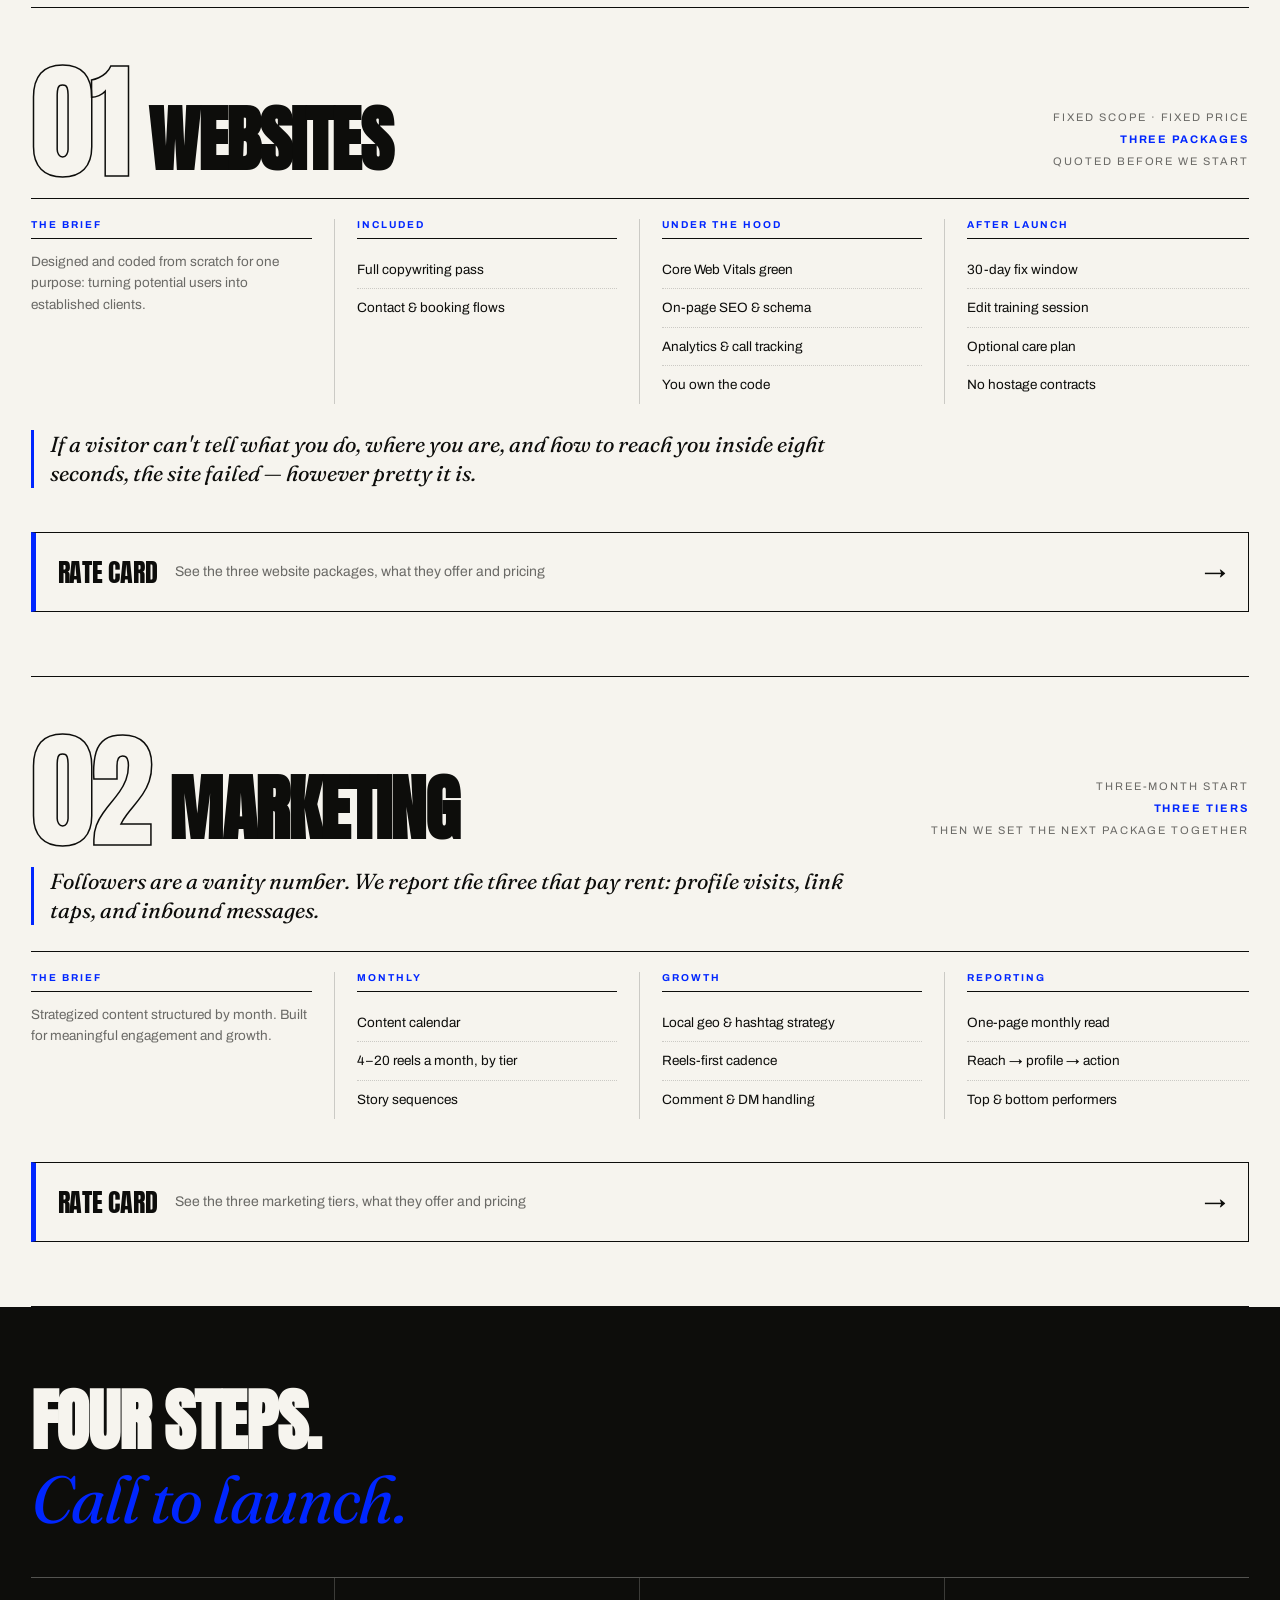
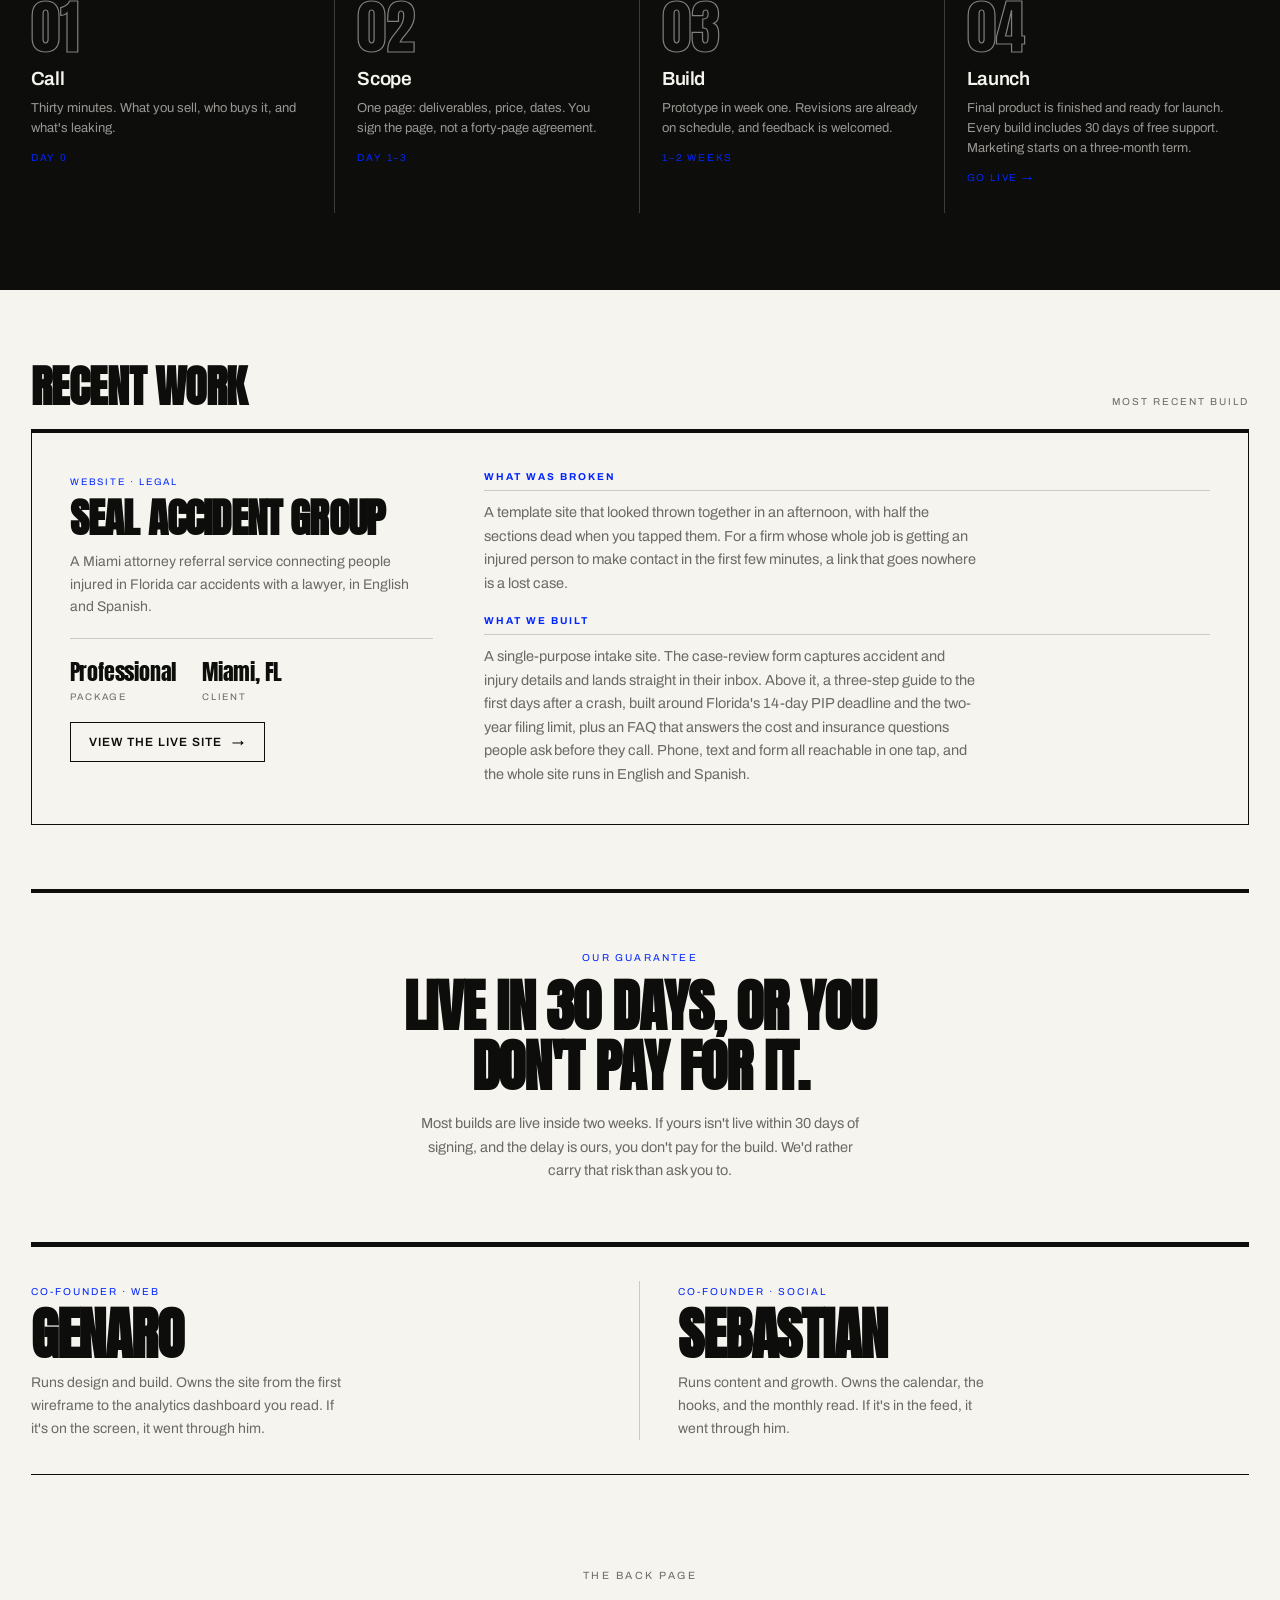
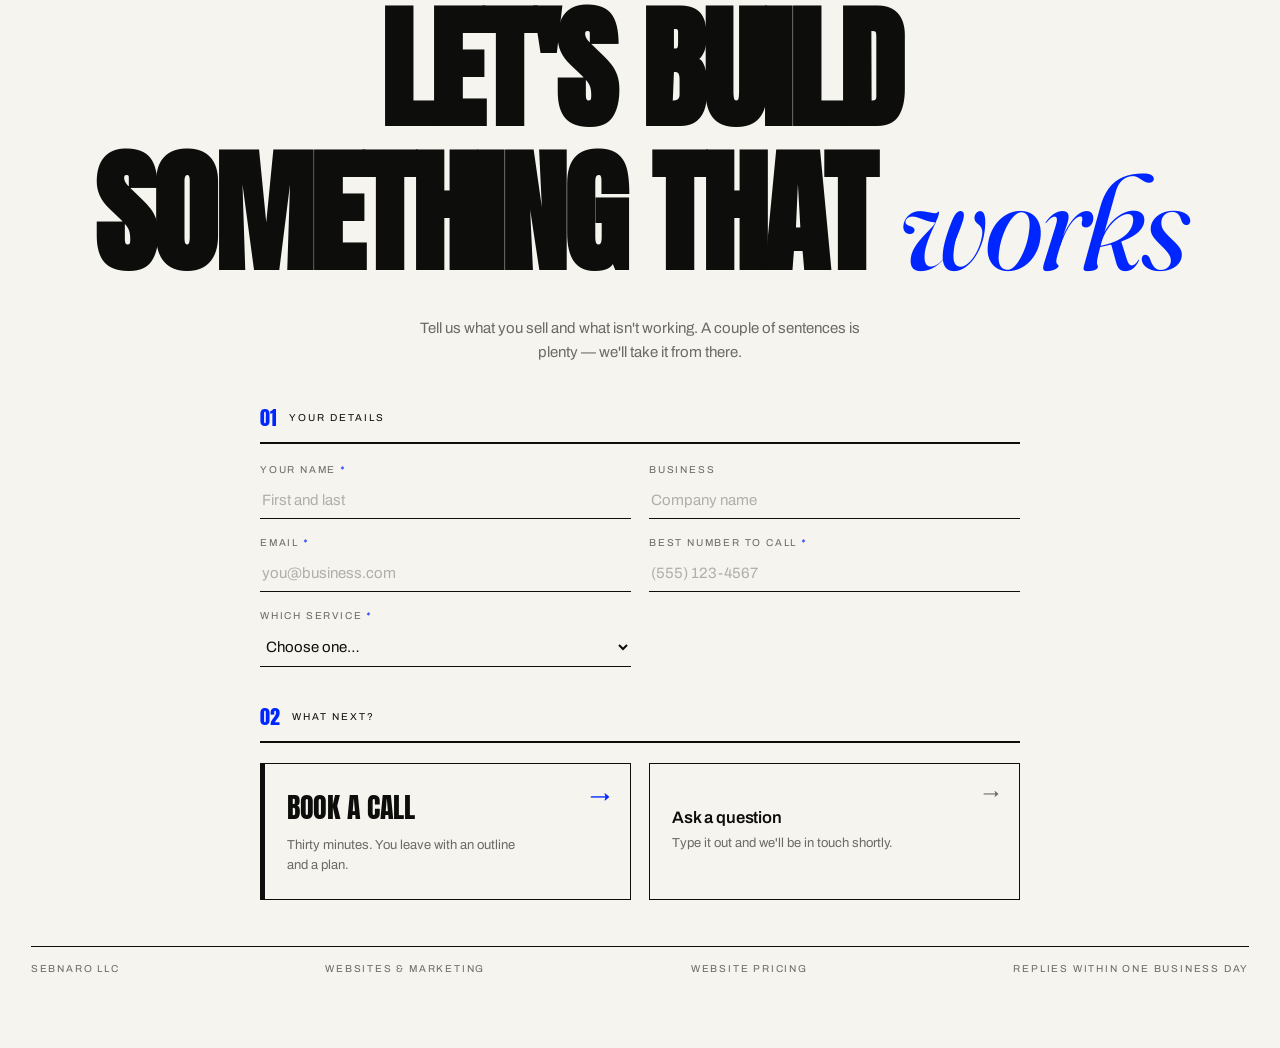
==== commit dbaba360: "Remove no-surprise-invoices claim; add pricing dropdown to nav" ====
--- a/index.html
+++ b/index.html
@@ -251,6 +251,25 @@
   #nav .cta:hover{background:var(--press);color:#fff}
   #navtoggle{display:none}
 
+  /* pricing dropdown: name both rate cards before the click */
+  .navdrop{position:relative}
+  #nav .ndtrig{appearance:none;-webkit-appearance:none;background:none;border:0;cursor:pointer;
+    font-family:var(--sans);color:rgba(246,244,238,.62);font-size:10px;letter-spacing:.18em;
+    text-transform:uppercase;padding:8px 11px;transition:.2s;display:inline-flex;align-items:center;gap:6px}
+  #nav .ndtrig:hover,.navdrop:hover .ndtrig,#nav .ndtrig[aria-expanded="true"]{color:var(--paper)}
+  #nav .ndc{font-size:8px;transition:transform .2s}
+  .navdrop:hover .ndc,#nav .ndtrig[aria-expanded="true"] .ndc{transform:rotate(180deg)}
+  .ndmenu{position:absolute;top:100%;left:0;min-width:252px;background:var(--ink);
+    border:1px solid rgba(246,244,238,.22);padding:6px;opacity:0;visibility:hidden;
+    transform:translateY(-6px);transition:opacity .18s,transform .18s,visibility .18s}
+  .navdrop:hover .ndmenu,.navdrop:focus-within .ndmenu,.ndmenu.open{opacity:1;visibility:visible;transform:translateY(0)}
+  .ndmenu a{display:block;text-decoration:none;padding:10px 12px;transition:background .15s}
+  .ndmenu a:hover{background:rgba(246,244,238,.09)}
+  .ndmenu b{display:block;color:var(--paper);font-family:var(--sans);font-size:10px;font-weight:600;
+    letter-spacing:.16em;text-transform:uppercase}
+  .ndmenu span{display:block;color:rgba(246,244,238,.55);font-family:var(--sans);font-size:11.5px;
+    letter-spacing:.01em;text-transform:none;margin-top:4px}
+
   /* ---------- pricing link band ---------- */
   .pricelink{display:flex;align-items:center;gap:18px;margin-top:clamp(26px,3.4vw,44px);
     border:1px solid var(--ink);border-left:5px solid var(--press);padding:20px 22px;text-decoration:none;
@@ -337,7 +356,7 @@
     #calframe{height:560px}
     .pricelink{flex-wrap:wrap;gap:10px}
     .pricelink .pl-a{margin-left:0}
-    #nav .l{display:none}
+    #nav .l,.navdrop{display:none}
     #nav .inner{height:46px}
     #cover{min-height:0}
     .lead{padding:38px 0 30px;gap:30px}
@@ -347,6 +366,9 @@
     .subhead .mid{white-space:normal;text-align:center;line-height:1.4}
     .lead > div,.svc-body > div,.steps > div,.byline{border-right:0;padding:18px 0!important;
       border-bottom:1px solid var(--hair)}
+    /* .steps sits on the dark .invert panel — needs a light hairline, not var(--hair) */
+    .steps > div{border-bottom-color:rgba(246,244,238,.2)}
+    .steps > div:last-child{border-bottom:0}
     /* service lists collapse into accordions on phones */
     .svc-body > details{border-right:0;border-bottom:1px solid var(--hair);padding:0!important}
     .acc > summary{cursor:pointer;display:flex;align-items:center;justify-content:space-between;
@@ -371,7 +393,13 @@
     <a class="bm" href="#top">SEBNARO</a>
     <a class="l" href="#websites">Websites</a>
     <a class="l" href="#marketing">Marketing</a>
-    <a class="l" href="pricing.html">Pricing</a>
+    <div class="navdrop">
+      <button class="ndtrig" type="button" aria-haspopup="true" aria-expanded="false">Pricing <span class="ndc" aria-hidden="true">&#9662;</span></button>
+      <div class="ndmenu">
+        <a href="pricing.html"><b>Website packages</b><span>Three builds, from $899</span></a>
+        <a href="instagram-pricing.html"><b>Marketing tiers</b><span>Three tiers, from $750 a month</span></a>
+      </div>
+    </div>
     <a class="cta" href="#contact">Start a project</a>
   </div>
 </nav>
@@ -514,7 +542,7 @@
 <!-- INVERTED PROCESS -->
 <section class="invert">
   <div class="wrap">
-    <h3>Four steps.<br><em>No surprise invoices.</em></h3>
+    <h3>Four steps.<br><em>Call to launch.</em></h3>
     <div class="steps">
       <div><div class="n">01</div><h4>Call</h4><p>Thirty minutes. What you sell, who buys it, and what's leaking.</p><span class="when">Day 0</span></div>
       <div><div class="n">02</div><h4>Scope</h4><p>One page: deliverables, price, dates. You sign the page, not a forty-page agreement.</p><span class="when">Day 1–3</span></div>
@@ -884,6 +912,20 @@
     });
   }
 
+  /* nav pricing dropdown: CSS covers hover/focus, this covers click and dismissal */
+  (function(){
+    var dd=document.querySelector('.navdrop'); if(!dd) return;
+    var trig=dd.querySelector('.ndtrig'), menu=dd.querySelector('.ndmenu');
+    function shut(){ menu.classList.remove('open'); trig.setAttribute('aria-expanded','false'); }
+    trig.addEventListener('click',function(e){
+      e.stopPropagation();
+      var open=menu.classList.toggle('open');
+      trig.setAttribute('aria-expanded', open?'true':'false');
+    });
+    document.addEventListener('click',function(e){ if(!dd.contains(e.target)) shut(); });
+    document.addEventListener('keydown',function(e){ if(e.key==='Escape') shut(); });
+  })();
+
   buildMarquee(); render();
   if(document.fonts&&document.fonts.ready) document.fonts.ready.then(buildMarquee);
 })();
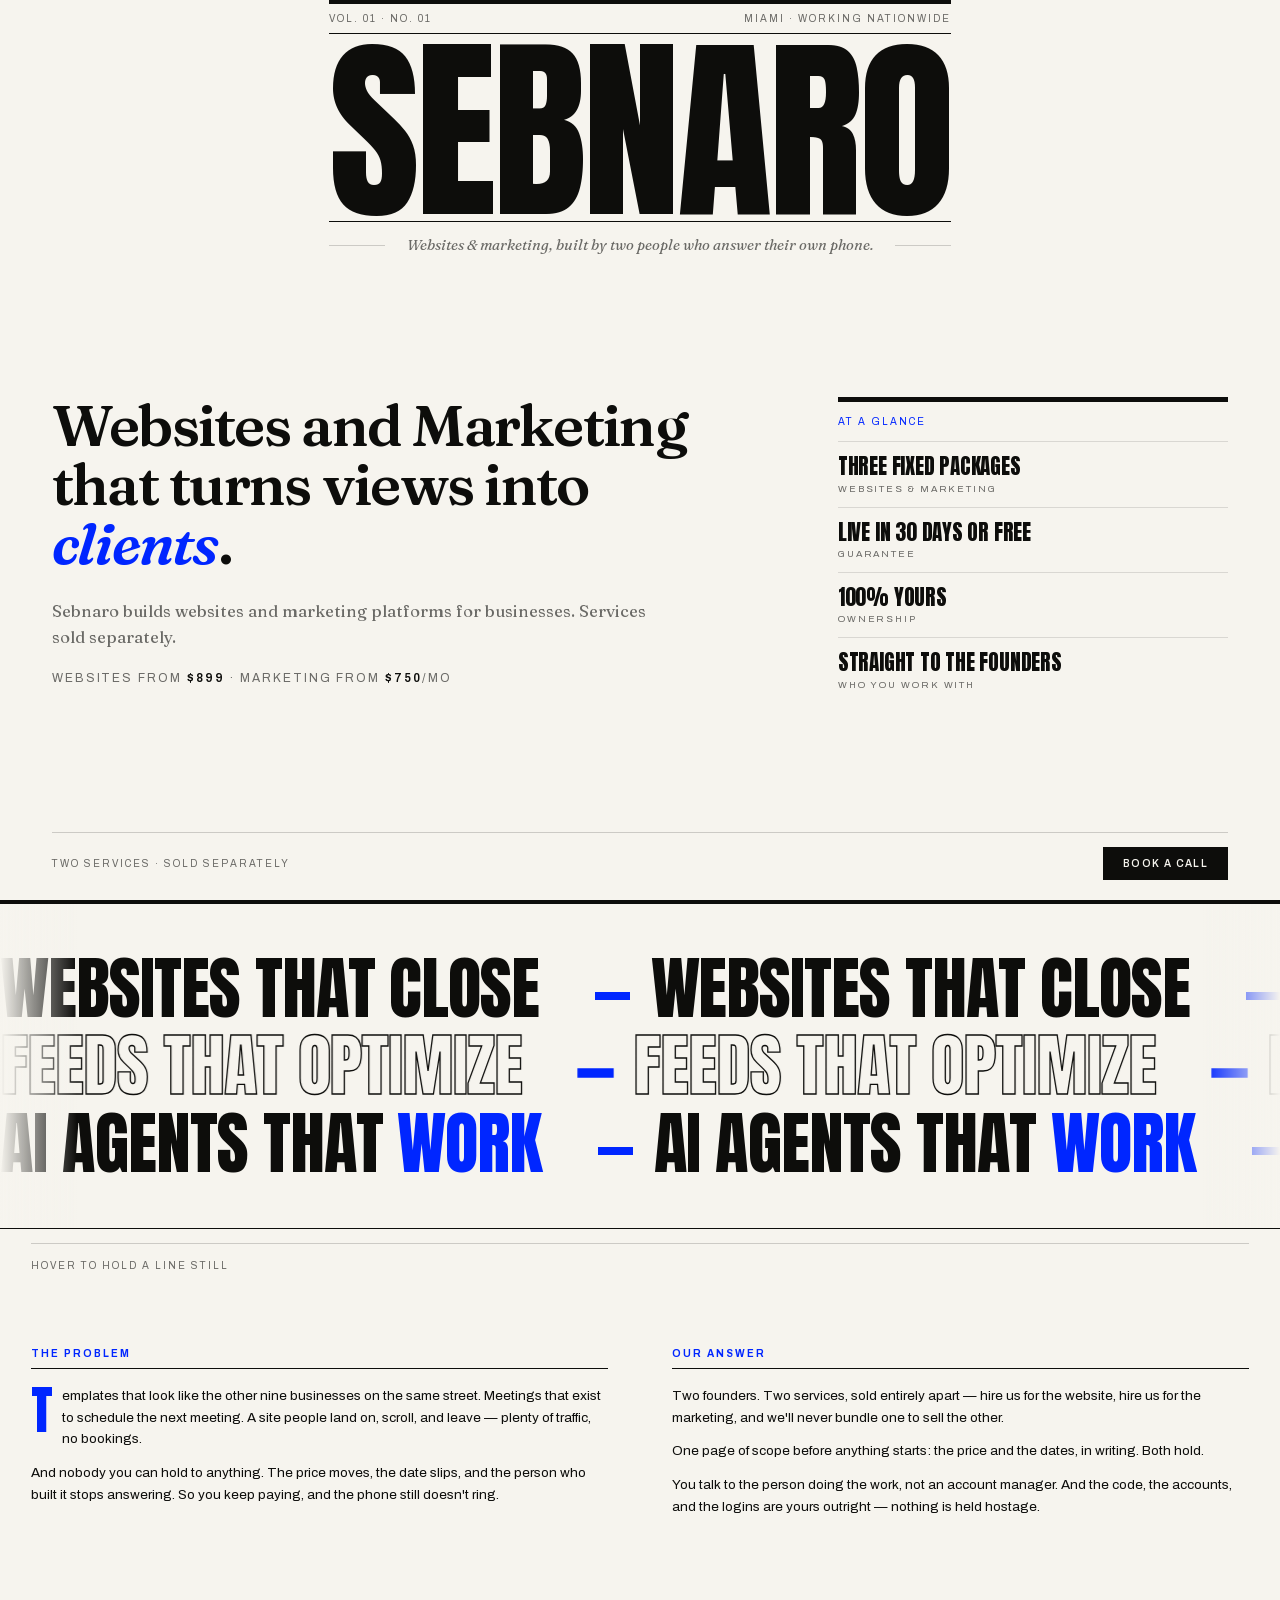
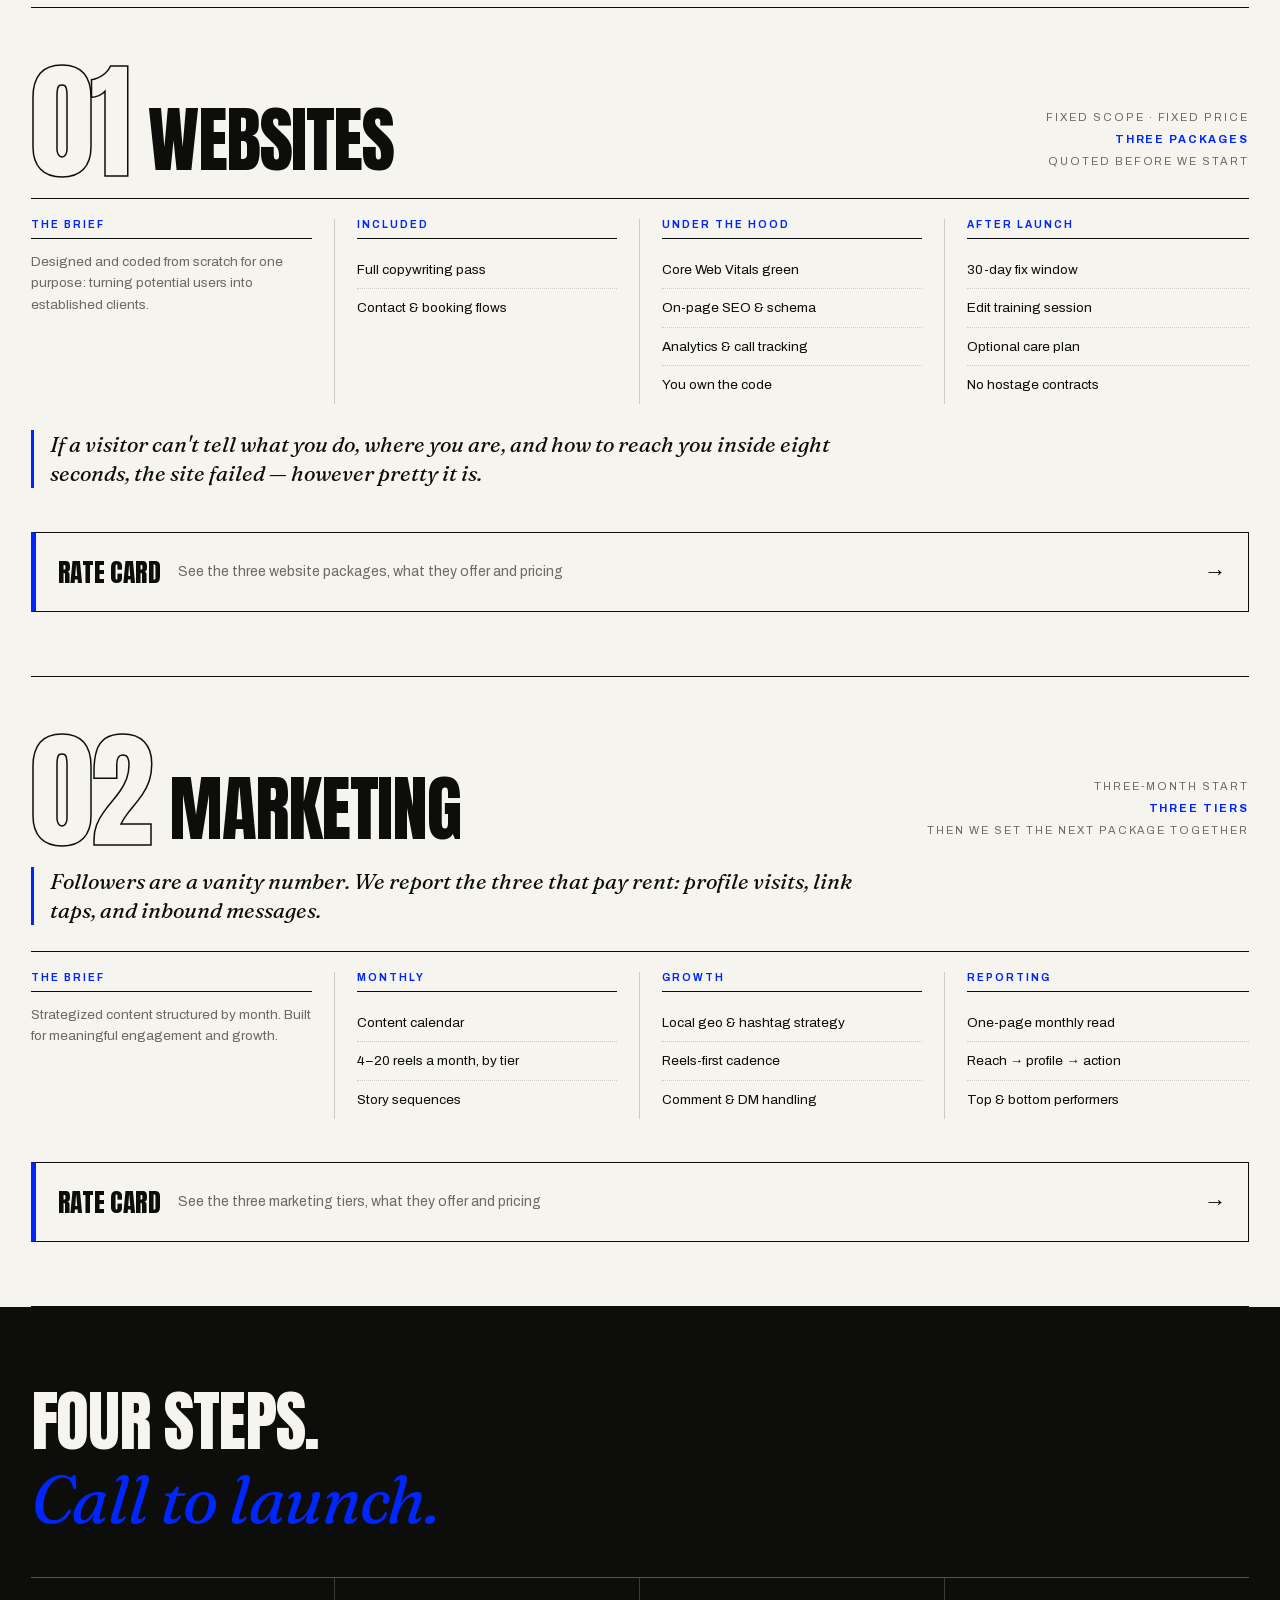
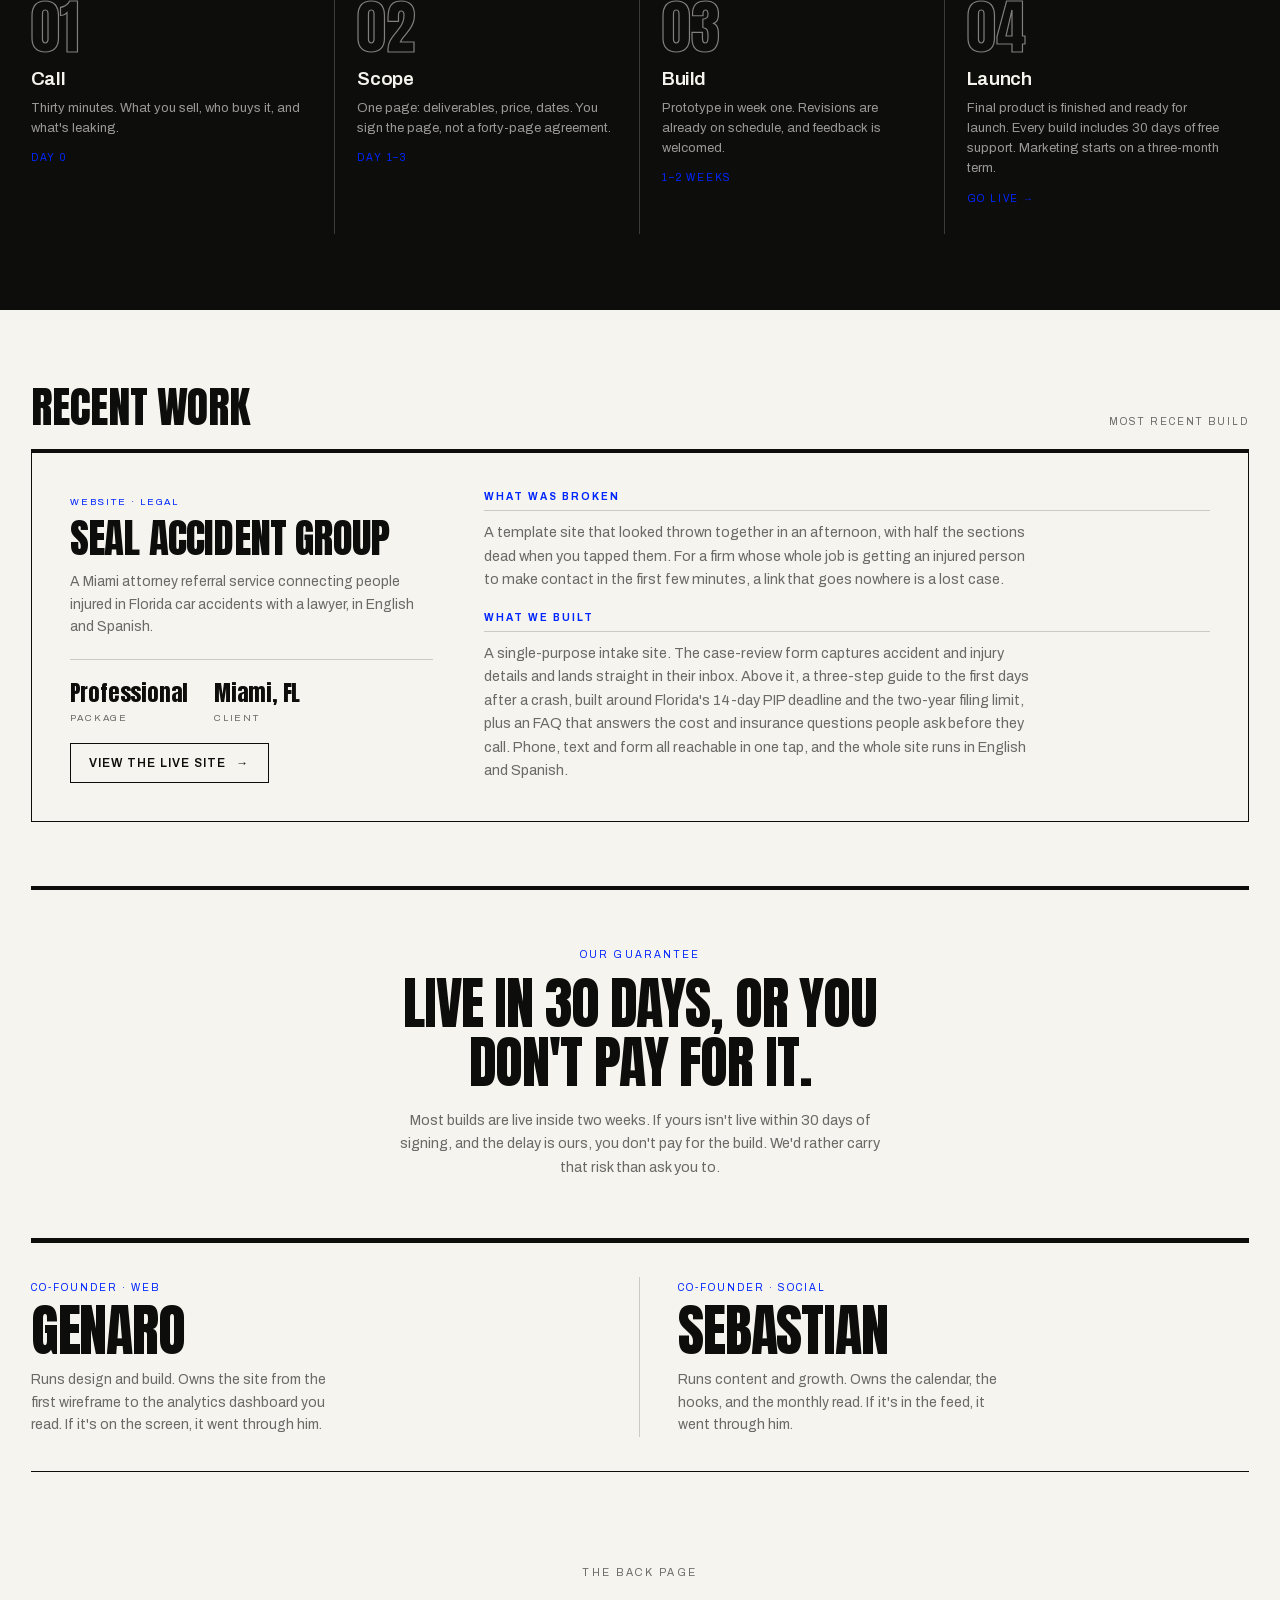
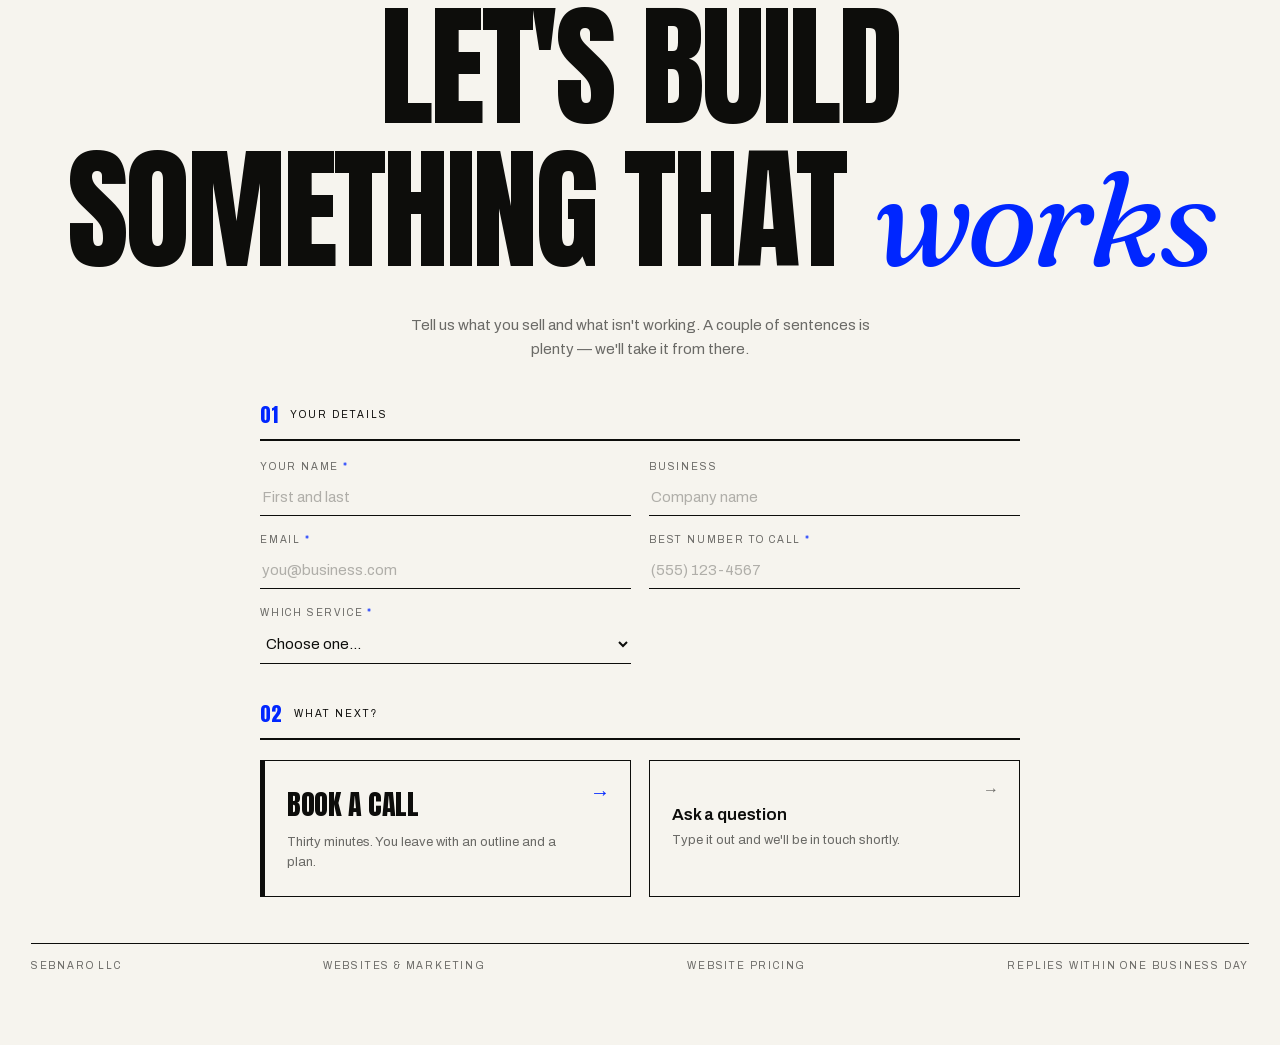
==== commit 5ee13892: "Self-host and subset fonts, share rate-card CSS, fix synthesized bold on Anton headings" ====
--- a/index.html
+++ b/index.html
@@ -9,9 +9,13 @@
 <meta property="og:description" content="Custom websites and marketing. Two founders, two services, sold separately.">
 <meta property="og:type" content="website">
 <meta name="theme-color" content="#F6F4EE">
-<link rel="preconnect" href="https://fonts.googleapis.com">
-<link rel="preconnect" href="https://fonts.gstatic.com" crossorigin>
-<link href="https://fonts.googleapis.com/css2?family=Anton&family=Fraunces:ital,opsz,wght@0,9..144,400;0,9..144,600;1,9..144,400&family=Archivo:wght@400;500;600;700&display=swap" rel="stylesheet">
+<!-- Type is self-hosted: see /assets/fonts.css. Preloading the faces that
+     render above the fold so they start downloading before the CSS parses. -->
+<link rel="preload" as="font" type="font/woff2" href="/fonts/anton-400.woff2" crossorigin>
+<link rel="preload" as="font" type="font/woff2" href="/fonts/fraunces-var.woff2" crossorigin>
+<link rel="preload" as="font" type="font/woff2" href="/fonts/fraunces-var-italic.woff2" crossorigin>
+<link rel="preload" as="font" type="font/woff2" href="/fonts/archivo-400.woff2" crossorigin>
+<link rel="stylesheet" href="/assets/fonts.css">
 <style>
   :root{
     --paper:#F6F4EE;
@@ -125,7 +129,7 @@
   .svc-top{display:flex;align-items:flex-end;gap:20px;flex-wrap:wrap}
   .svc-top .no{font-family:var(--display);font-size:clamp(60px,10vw,170px);line-height:.78;letter-spacing:-.03em;
     color:transparent;-webkit-text-stroke:1.5px var(--ink)}
-  .svc-top h2{font-family:var(--display);font-size:clamp(34px,5.6vw,92px);line-height:.88;letter-spacing:-.02em;
+  .svc-top h2{font-family:var(--display);font-weight:400;font-size:clamp(34px,5.6vw,92px);line-height:.88;letter-spacing:-.02em;
     text-transform:uppercase}
   .svc-top .meta{margin-left:auto;text-align:right;font-size:11px;letter-spacing:.18em;text-transform:uppercase;
     color:var(--dim);line-height:2}
@@ -148,7 +152,7 @@
   /* ---------- inverted process ---------- */
   .invert{background:var(--ink);color:var(--paper);padding:clamp(46px,6vw,92px) 0;margin-top:0}
   .invert .wrap{max-width:1440px}
-  .invert h3{font-family:var(--display);font-size:clamp(30px,5.2vw,84px);line-height:1.12;text-transform:uppercase;
+  .invert h3{font-family:var(--display);font-weight:400;font-size:clamp(30px,5.2vw,84px);line-height:1.12;text-transform:uppercase;
     letter-spacing:-.02em}
   .invert h3 em{font-family:var(--serif);font-style:italic;font-weight:400;text-transform:none;color:var(--press);
     letter-spacing:-.02em}
@@ -165,7 +169,7 @@
   /* ---------- classifieds ---------- */
   .classifieds{padding:clamp(38px,5vw,72px) 0}
   .cl-head{display:flex;align-items:baseline;gap:16px;border-bottom:4px solid var(--ink);padding-bottom:10px}
-  .cl-head h3{font-family:var(--display);font-size:clamp(24px,3.4vw,54px);text-transform:uppercase;letter-spacing:-.01em}
+  .cl-head h3{font-family:var(--display);font-weight:400;font-size:clamp(24px,3.4vw,54px);text-transform:uppercase;letter-spacing:-.01em}
   .cl-head span{margin-left:auto;font-size:10px;letter-spacing:.2em;text-transform:uppercase;color:var(--dim)}
   .cl-grid{display:grid;grid-template-columns:repeat(4,1fr);gap:1px;background:var(--hair);border:1px solid var(--hair);
     border-top:0;margin-top:0}
@@ -183,7 +187,7 @@
   .case{display:grid;grid-template-columns:1fr 2fr;gap:clamp(24px,4vw,64px);
     border:1px solid var(--ink);border-top:0;padding:clamp(22px,3vw,38px)}
   .case-meta .k{font-size:9.5px;letter-spacing:.2em;text-transform:uppercase;color:var(--press)}
-  .case-meta h4{font-family:var(--display);font-size:clamp(26px,3.2vw,46px);text-transform:uppercase;
+  .case-meta h4{font-family:var(--display);font-weight:400;font-size:clamp(26px,3.2vw,46px);text-transform:uppercase;
     letter-spacing:-.02em;line-height:1;margin:10px 0 12px}
   .case-sum{font-size:14px;line-height:1.6;color:var(--dim)}
   .case-facts{display:flex;gap:26px;margin-top:20px;padding-top:16px;border-top:1px solid var(--hair)}
@@ -205,7 +209,7 @@
   .promise{border-top:4px solid var(--ink);border-bottom:1px solid var(--ink);
     padding:clamp(34px,4.6vw,68px) 0;text-align:center}
   .promise .pk{font-size:10px;letter-spacing:.22em;text-transform:uppercase;color:var(--press)}
-  .promise h3{font-family:var(--display);font-size:clamp(26px,4.4vw,66px);line-height:1.06;
+  .promise h3{font-family:var(--display);font-weight:400;font-size:clamp(26px,4.4vw,66px);line-height:1.06;
     text-transform:uppercase;letter-spacing:-.02em;margin:14px auto 16px;max-width:18ch}
   .promise p{font-size:14.5px;line-height:1.62;color:var(--dim);max-width:56ch;margin:0 auto}
 
@@ -215,14 +219,14 @@
   .byline{padding-right:38px;border-right:1px solid var(--hair)}
   .byline:last-child{border-right:0;padding-right:0;padding-left:38px}
   .byline .r{font-size:10px;letter-spacing:.2em;text-transform:uppercase;color:var(--press)}
-  .byline h3{font-family:var(--display);font-size:clamp(34px,4.4vw,72px);line-height:.9;text-transform:uppercase;
+  .byline h3{font-family:var(--display);font-weight:400;font-size:clamp(34px,4.4vw,72px);line-height:.9;text-transform:uppercase;
     letter-spacing:-.02em;margin:12px 0 12px}
   .byline p{font-size:14px;line-height:1.62;color:var(--dim);max-width:40ch}
 
   /* ---------- back page ---------- */
   .back{padding:clamp(52px,7vw,110px) 0 40px;text-align:center}
   .back .k{font-size:10.5px;letter-spacing:.24em;text-transform:uppercase;color:var(--dim)}
-  .back h2{font-family:var(--display);font-size:clamp(40px,10.4vw,168px);line-height:1.08;text-transform:uppercase;
+  .back h2{font-family:var(--display);font-weight:400;font-size:clamp(40px,10.4vw,168px);line-height:1.08;text-transform:uppercase;
     letter-spacing:-.025em;margin:16px 0 8px}
   .back h2 em{font-family:var(--serif);font-style:italic;font-weight:400;text-transform:none;color:var(--press)}
   .back a.mail{display:inline-block;margin-top:26px;font-family:var(--serif);font-size:clamp(21px,3vw,44px);
@@ -312,7 +316,7 @@
     color:var(--ink);border-bottom:2px solid var(--ink);padding-bottom:9px;margin:34px 0 20px}
   .fstep:first-child{margin-top:0}
   .fstep .sn{font-family:var(--display);font-size:20px;letter-spacing:0;color:var(--press)}
-  .cform .req{color:var(--press)}
+  .cform .req{color:var(--press);font-style:normal}
   .cond{display:grid;grid-template-columns:1fr 1fr;gap:18px;align-items:end;margin-bottom:18px;
     border-left:3px solid var(--press);padding-left:18px}
   .chk{display:flex!important;align-items:center;gap:10px;padding-bottom:11px}
--- a/assets/fonts.css
+++ b/assets/fonts.css
@@ -0,0 +1,46 @@
+/* Sebnaro type, self-hosted.
+   Previously pulled from fonts.googleapis.com, which cost every visitor two extra
+   DNS + TLS handshakes and a render-blocking stylesheet before any font could start
+   downloading. These are the same Google faces, served from our own origin.
+
+   Subset to the characters this site uses plus Basic Latin, Latin-1 Supplement and
+   Latin Extended-A, so accented names typed into the lead form still render.
+   Fraunces is a variable font instanced to the 400-600 weight range, the only
+   weights the site asks for. 140 KB -> 111 KB.
+
+   Arrows and the nav caret were never in Google's latin subsets either; they fall
+   back to a system face exactly as they always have. */
+
+@font-face{
+  font-family:'Anton';
+  font-style:normal; font-weight:400; font-display:swap;
+  src:url(/fonts/anton-400.woff2) format('woff2');
+}
+
+@font-face{
+  font-family:'Archivo';
+  font-style:normal; font-weight:400; font-display:swap;
+  src:url(/fonts/archivo-400.woff2) format('woff2');
+}
+@font-face{
+  font-family:'Archivo';
+  font-style:normal; font-weight:600; font-display:swap;
+  src:url(/fonts/archivo-600.woff2) format('woff2');
+}
+/* 700 is never declared in our CSS; it is what <b> and <strong> resolve to. */
+@font-face{
+  font-family:'Archivo';
+  font-style:normal; font-weight:700; font-display:swap;
+  src:url(/fonts/archivo-700.woff2) format('woff2');
+}
+
+@font-face{
+  font-family:'Fraunces';
+  font-style:normal; font-weight:400 600; font-display:swap;
+  src:url(/fonts/fraunces-var.woff2) format('woff2');
+}
+@font-face{
+  font-family:'Fraunces';
+  font-style:italic; font-weight:400 600; font-display:swap;
+  src:url(/fonts/fraunces-var-italic.woff2) format('woff2');
+}
